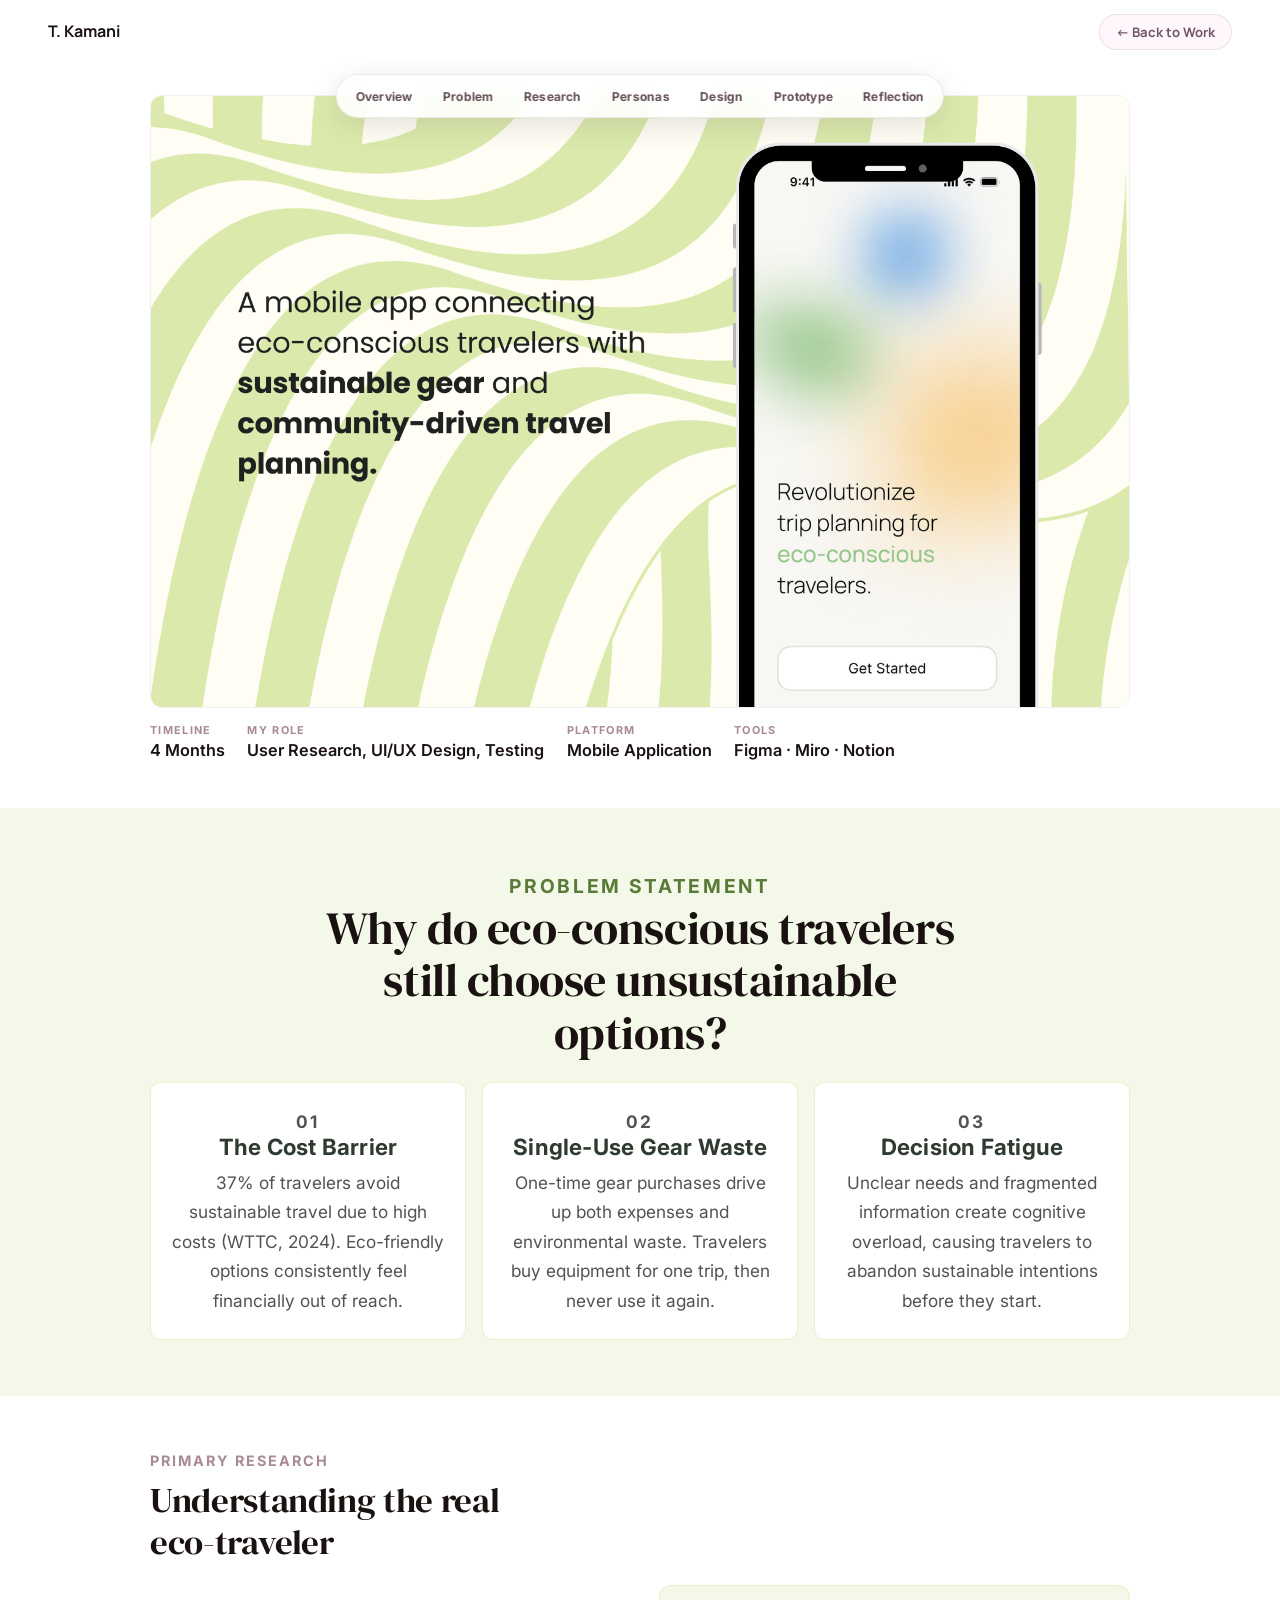
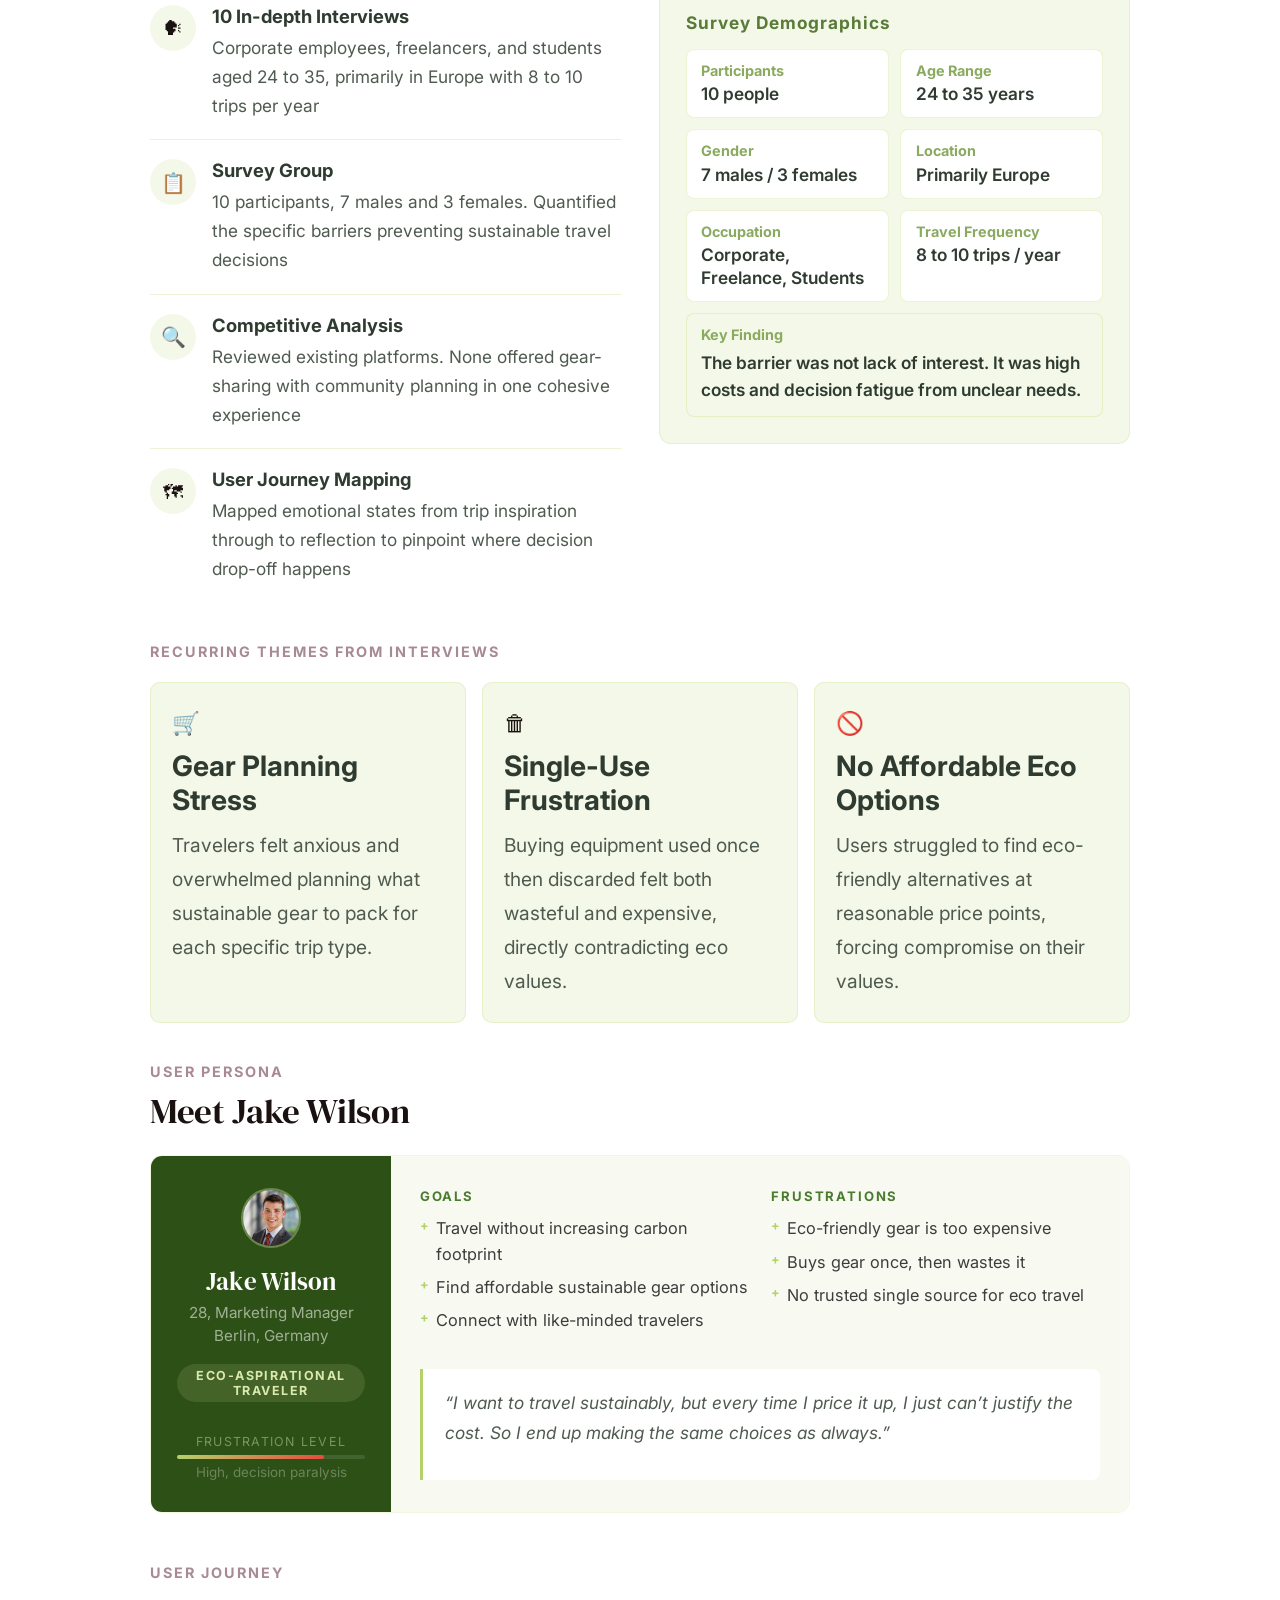
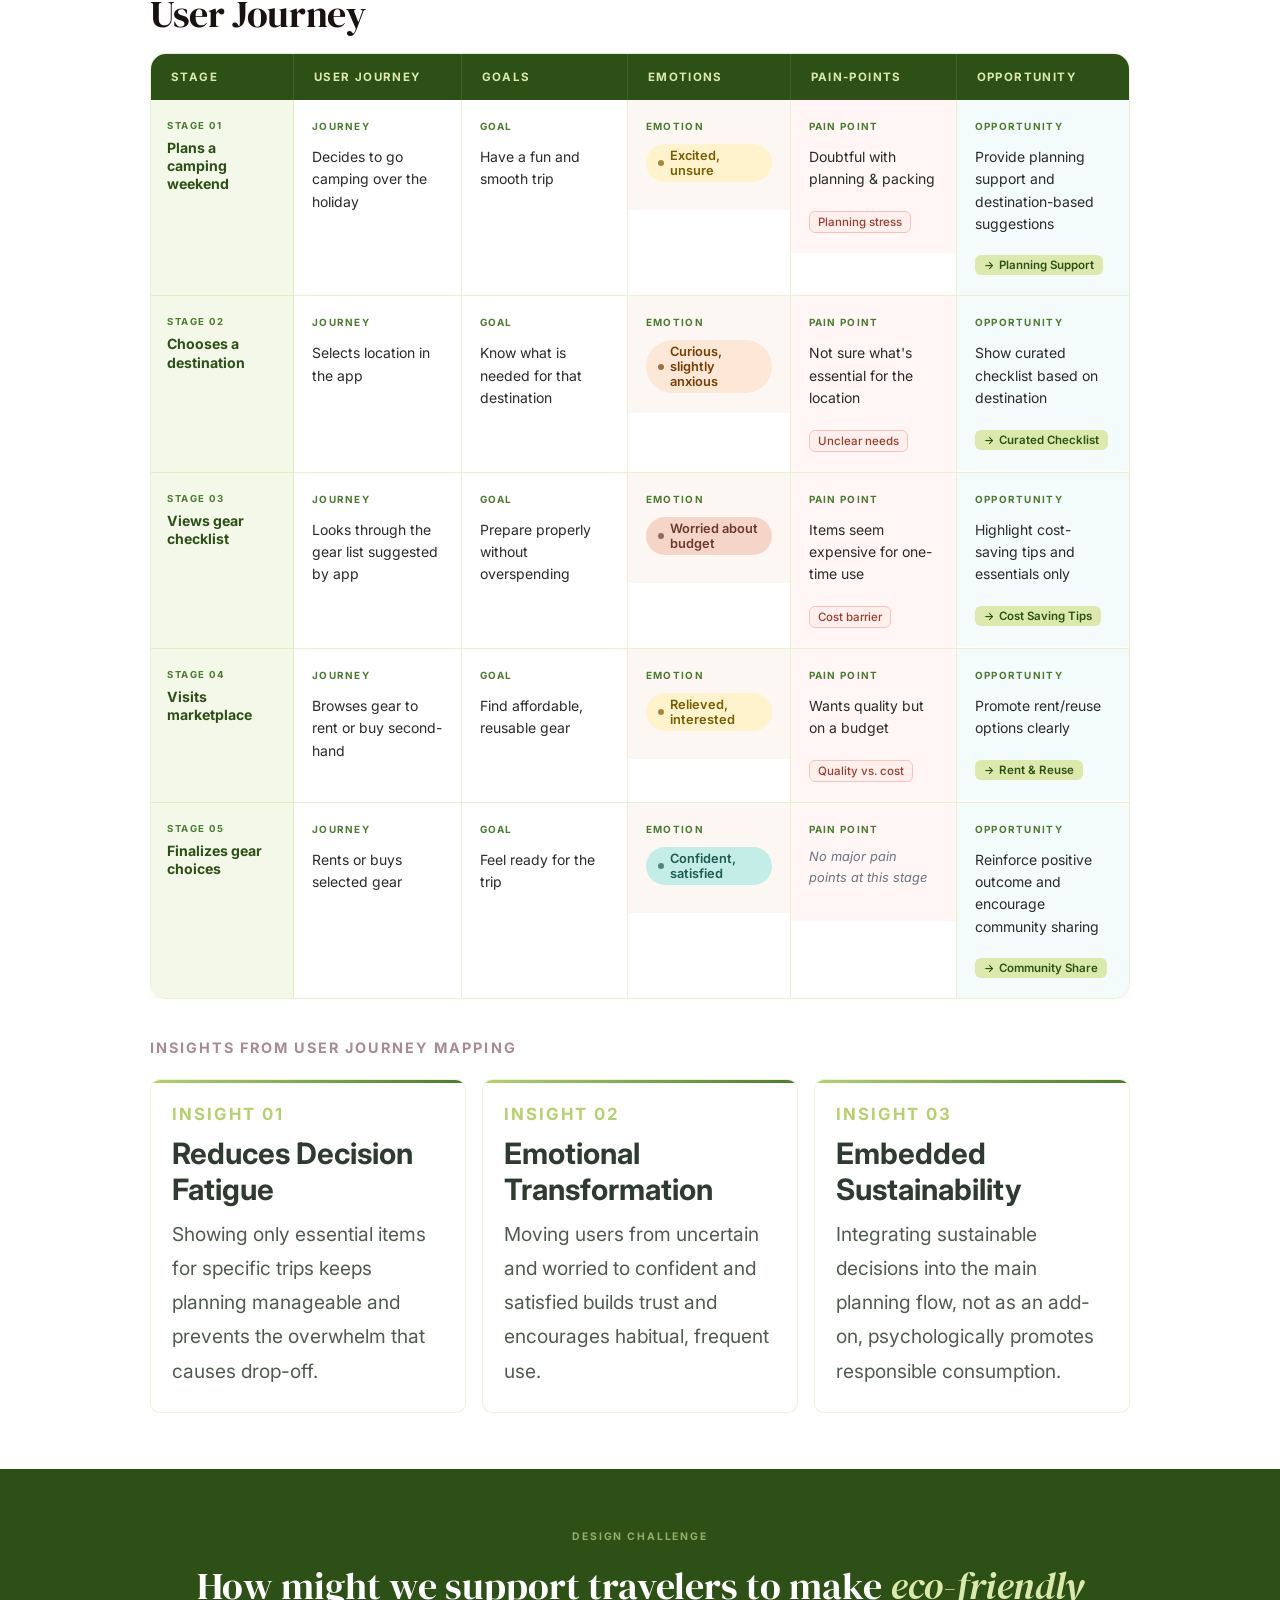
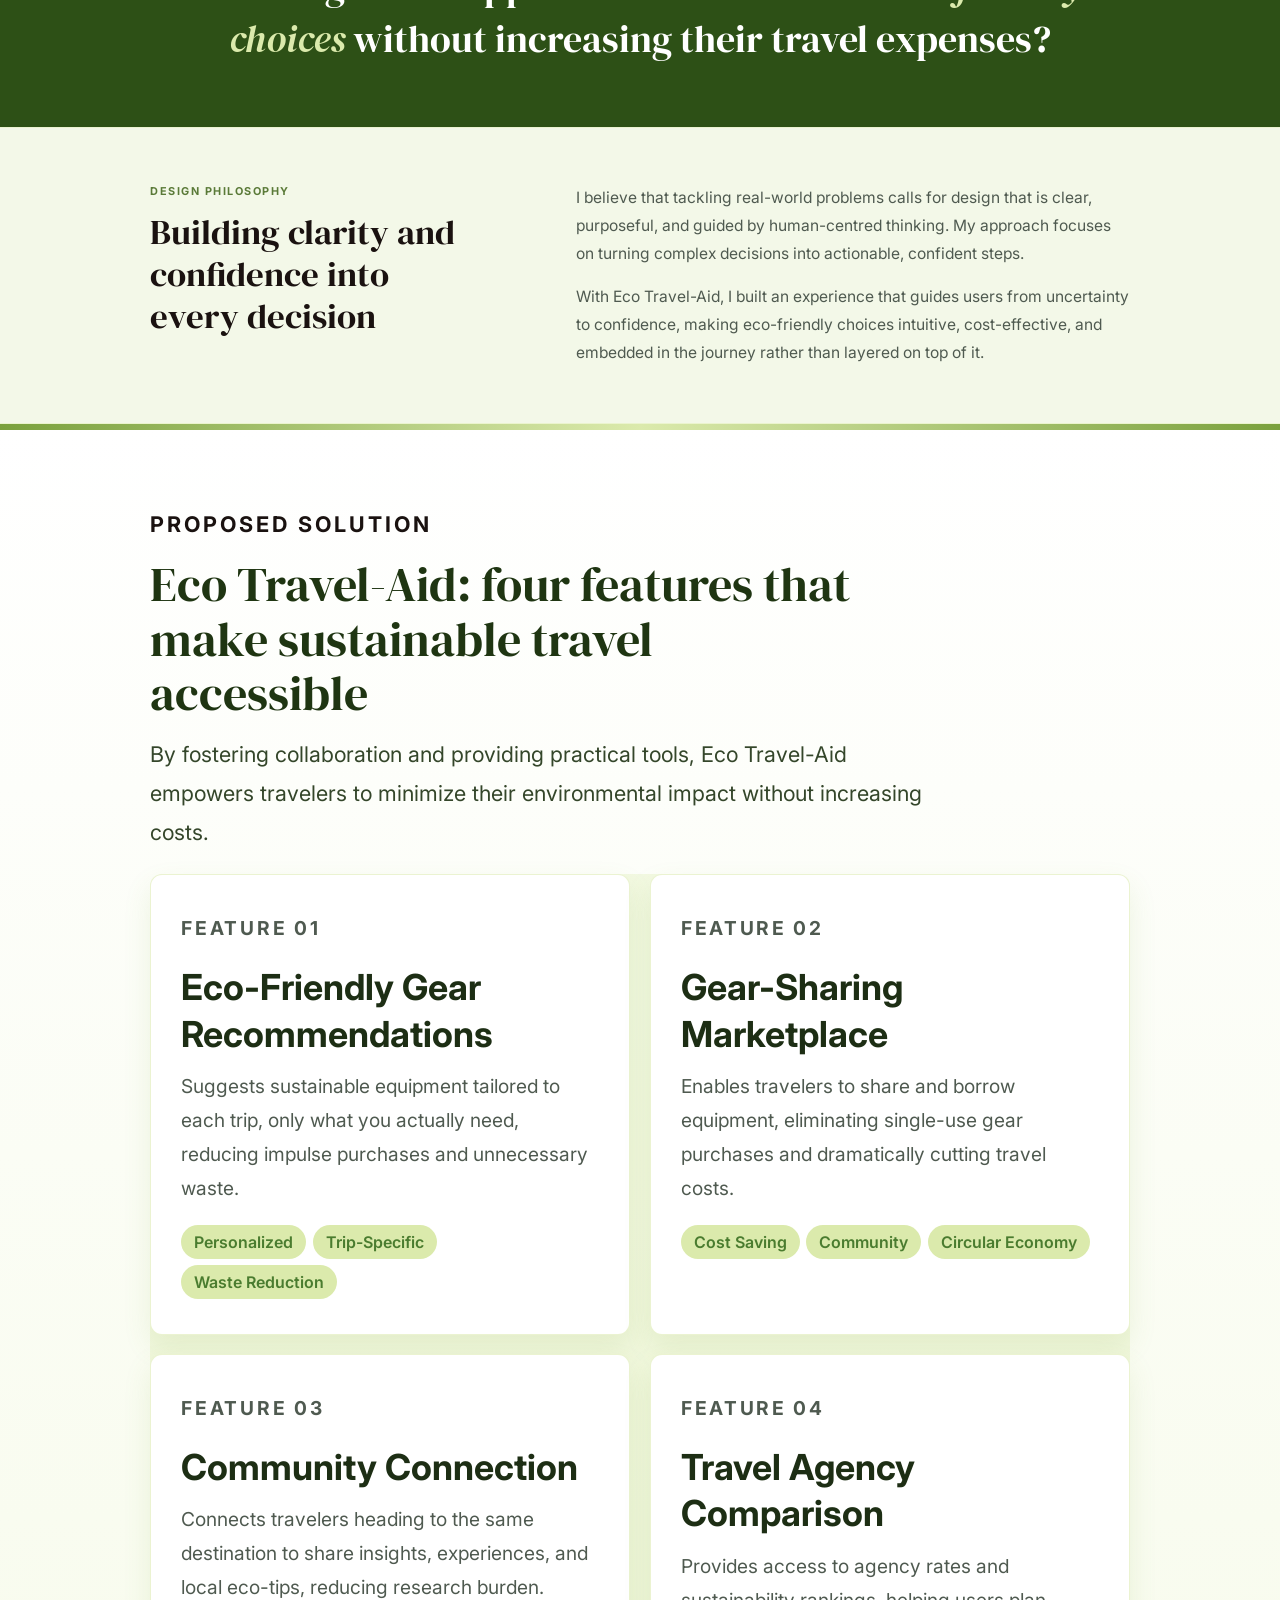
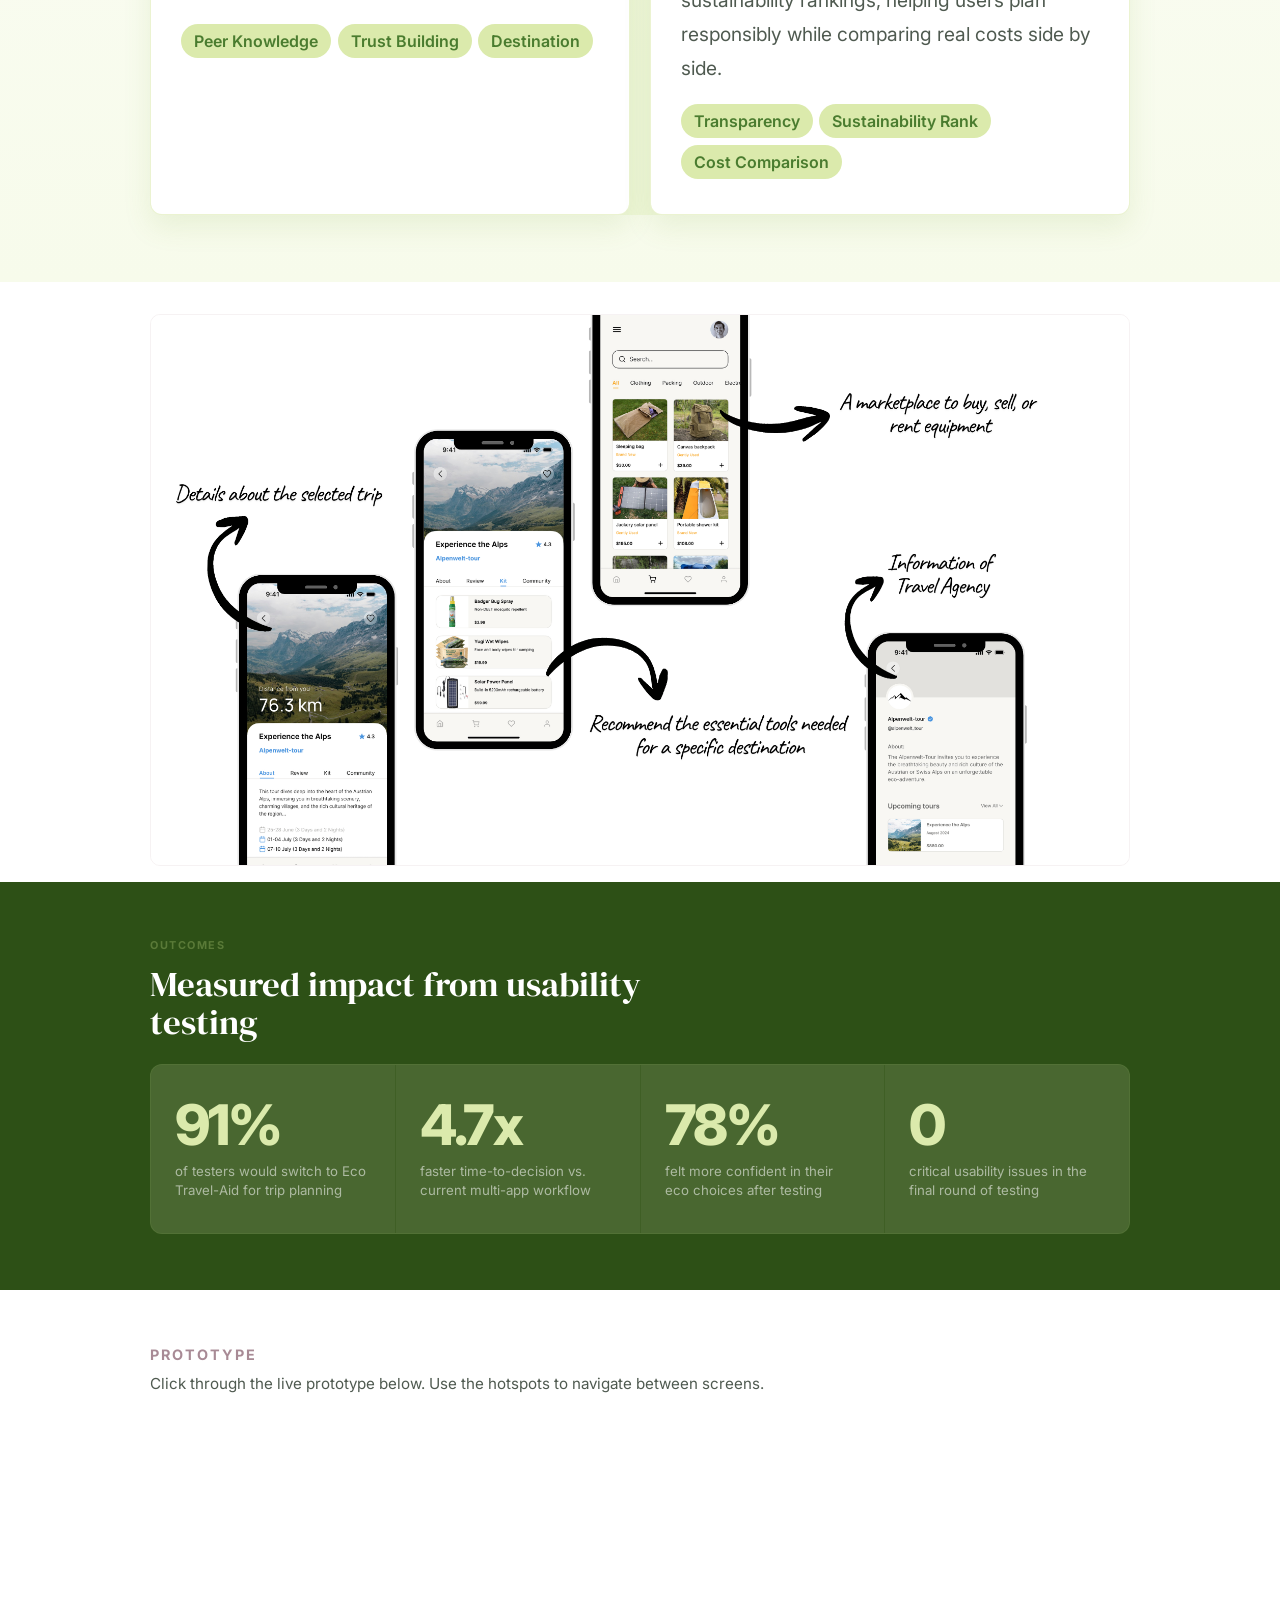
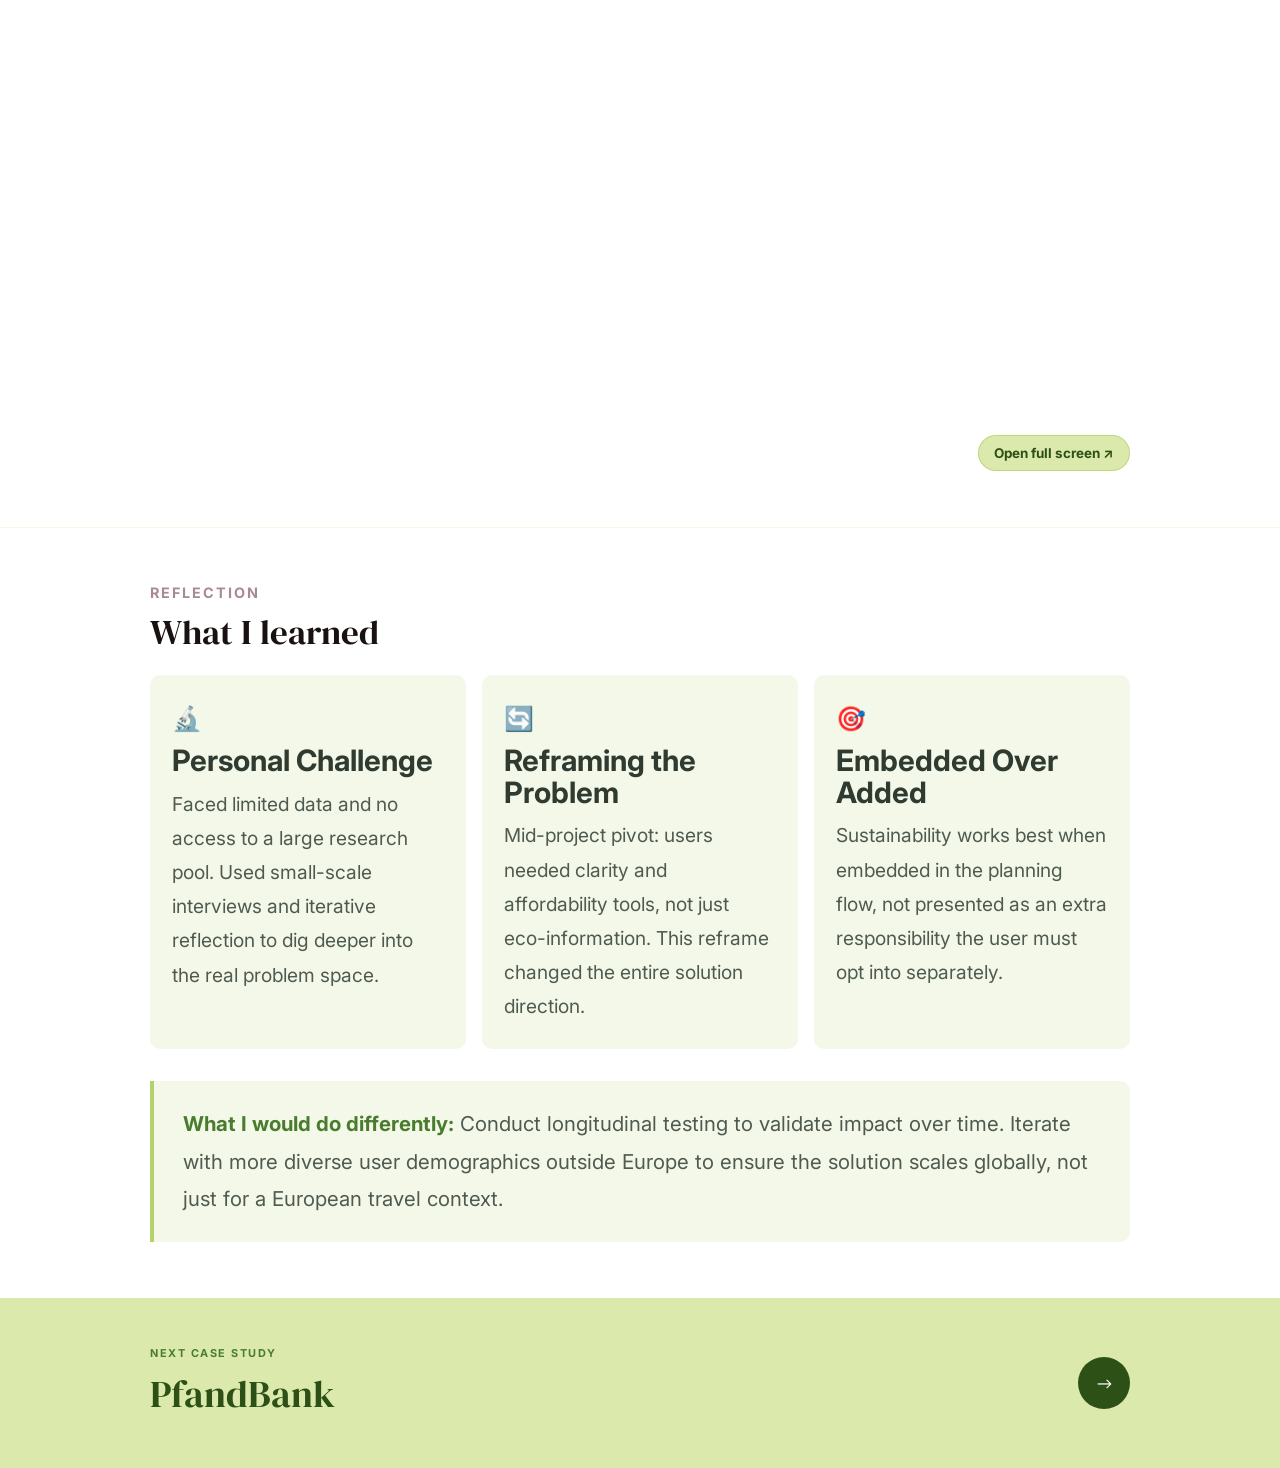
==== case-study-1.html @ 325900ea "Initial portfolio upload" ====
<!DOCTYPE html>
<html lang="en">
  <head>
    <meta charset="UTF-8" />
    <meta name="viewport" content="width=device-width, initial-scale=1.0" />
    <title>Case Study 01 | Eco-Travel Aid</title>
    <link rel="preconnect" href="https://fonts.googleapis.com" />
    <link rel="preconnect" href="https://fonts.gstatic.com" crossorigin />
    <link href="https://fonts.googleapis.com/css2?family=DM+Serif+Display:ital@0;1&family=Inter:wght@400;500;600;700;800&display=swap" rel="stylesheet" />
    <link rel="stylesheet" href="styles.css" />
  </head>
  <body class="cv-page case-study-one-page">

    <!-- Back Bar -->
    <div class="cs-back-bar">
      <span class="logo-text"><strong>T. Kamani</strong></span>
      <a class="cs-back-btn" href="index.html#case-studies">&#8592; Back to Work</a>
    </div>
    <nav class="case-floating-nav case-floating-glass" aria-label="Case Study Navigation">
      <a href="#overview">Overview</a>
      <a href="#problem">Problem</a>
      <a href="#research">Research</a>
      <a href="#personas">Personas</a>
      <a href="#design">Design</a>
      <a href="#prototype">Prototype</a>
      <a href="#reflection">Reflection</a>
    </nav>

    <!-- Hero -->
    <div id="overview" class="cs-hero">
      <img src="eco-travel-aid-thumbnail.png?v=4" alt="Eco Travel Aid case study thumbnail" />
      <div class="cs-meta">
        <div class="cs-meta-item"><label>Timeline</label><span>4 Months</span></div>
        <div class="cs-meta-item"><label>My Role</label><span>User Research, UI/UX Design, Testing</span></div>
        <div class="cs-meta-item"><label>Platform</label><span>Mobile Application</span></div>
        <div class="cs-meta-item"><label>Tools</label><span>Figma &#183; Miro &#183; Notion</span></div>
      </div>
    </div>

    <!-- Problem Statement -->
    <div id="problem" class="problem-band" style="margin-top:3rem;">
      <div class="problem-band-inner">
        <p class="band-eyebrow">Problem Statement</p>
        <h2>Why do eco-conscious travelers still choose unsustainable options?</h2>
        <div class="problem-cards">
          <div class="problem-card">
            <p class="problem-card-num">01</p>
            <h3>The Cost Barrier</h3>
            <p>37% of travelers avoid sustainable travel due to high costs (WTTC, 2024). Eco-friendly options consistently feel financially out of reach.</p>
          </div>
          <div class="problem-card">
            <p class="problem-card-num">02</p>
            <h3>Single-Use Gear Waste</h3>
            <p>One-time gear purchases drive up both expenses and environmental waste. Travelers buy equipment for one trip, then never use it again.</p>
          </div>
          <div class="problem-card">
            <p class="problem-card-num">03</p>
            <h3>Decision Fatigue</h3>
            <p>Unclear needs and fragmented information create cognitive overload, causing travelers to abandon sustainable intentions before they start.</p>
          </div>
        </div>
      </div>
    </div>

    <!-- Research -->
    <div id="research" style="width:min(980px,92%);margin:3.5rem auto 0;">
      <p class="cs-section-label">Primary Research</p>
      <h2 style="font-family:'DM Serif Display',serif;font-size:clamp(1.5rem,2.8vw,2.2rem);font-weight:400;line-height:1.2;margin:0.4rem 0 1.4rem;max-width:30ch;letter-spacing:-0.01em;">Understanding the real <br> eco-traveler</h2>
      <div class="research-layout">
        <div>
          <div class="research-method">
            <div class="method-icon">&#128483;</div>
            <div class="method-text">
              <h4>10 In-depth Interviews</h4>
              <p>Corporate employees, freelancers, and students aged 24 to 35, primarily in Europe with 8 to 10 trips per year</p>
            </div>
          </div>
          <div class="research-method">
            <div class="method-icon">&#128203;</div>
            <div class="method-text">
              <h4>Survey Group</h4>
              <p>10 participants, 7 males and 3 females. Quantified the specific barriers preventing sustainable travel decisions</p>
            </div>
          </div>
          <div class="research-method">
            <div class="method-icon">&#128269;</div>
            <div class="method-text">
              <h4>Competitive Analysis</h4>
              <p>Reviewed existing platforms. None offered gear-sharing with community planning in one cohesive experience</p>
            </div>
          </div>
          <div class="research-method">
            <div class="method-icon">&#128506;</div>
            <div class="method-text">
              <h4>User Journey Mapping</h4>
              <p>Mapped emotional states from trip inspiration through to reflection to pinpoint where decision drop-off happens</p>
            </div>
          </div>
        </div>
        <div class="research-demographics">
          <p class="demo-title">Survey Demographics</p>
          <div class="demo-grid">
            <div class="demo-item"><label>Participants</label><span>10 people</span></div>
            <div class="demo-item"><label>Age Range</label><span>24 to 35 years</span></div>
            <div class="demo-item"><label>Gender</label><span>7 males / 3 females</span></div>
            <div class="demo-item"><label>Location</label><span>Primarily Europe</span></div>
            <div class="demo-item"><label>Occupation</label><span>Corporate, Freelance, Students</span></div>
            <div class="demo-item"><label>Travel Frequency</label><span>8 to 10 trips / year</span></div>
            <div class="demo-item full" style="background:#f3f8e8;border-color:rgba(219,234,172,0.6);">
              <label>Key Finding</label>
              <span class="demo-key-finding">The barrier was not lack of interest. It was high costs and decision fatigue from unclear needs.</span>
            </div>
          </div>
        </div>
      </div>
    </div>

    <!-- Recurring Themes -->
    <div id="personas" style="width:min(980px,92%);margin:2.5rem auto 0;">
      <p class="cs-section-label">Recurring Themes from Interviews</p>
      <div class="insights-grid">
        <div class="insight-card">
          <div class="insight-icon">&#128722;</div>
          <h4>Gear Planning Stress</h4>
          <p>Travelers felt anxious and overwhelmed planning what sustainable gear to pack for each specific trip type.</p>
        </div>
        <div class="insight-card">
          <div class="insight-icon">&#128465;</div>
          <h4>Single-Use Frustration</h4>
          <p>Buying equipment used once then discarded felt both wasteful and expensive, directly contradicting eco values.</p>
        </div>
        <div class="insight-card">
          <div class="insight-icon">&#128683;</div>
          <h4>No Affordable Eco Options</h4>
          <p>Users struggled to find eco-friendly alternatives at reasonable price points, forcing compromise on their values.</p>
        </div>
      </div>
    </div>

    <!-- Persona -->
    <div style="width:min(980px,92%);margin:2.5rem auto 0;">
      <p class="cs-section-label">User Persona</p>
      <h2 style="font-family:'DM Serif Display',serif;font-size:clamp(1.5rem,2.8vw,2.2rem);font-weight:400;line-height:1.2;margin:0.4rem 0 0;letter-spacing:-0.01em;">Meet Jake Wilson</h2>
      <div class="persona-card">
        <div class="persona-left">
          <div>
            <div class="persona-avatar"><img src="Jake Wilson.png" alt="Jake Wilson profile picture" /></div>
            <div class="persona-name">Jake Wilson</div>
            <div class="persona-role">28, Marketing Manager<br/>Berlin, Germany</div>
            <div class="persona-badge">Eco-Aspirational Traveler</div>
          </div>
          <div class="frustration-bar-wrap">
            <div class="frustration-label">Frustration level</div>
            <div class="frustration-bar"><div class="frustration-fill"></div></div>
            <div class="frustration-note">High, decision paralysis</div>
          </div>
        </div>
        <div class="persona-right">
          <div class="persona-col">
            <h4>Goals</h4>
            <ul>
              <li>Travel without increasing carbon footprint</li>
              <li>Find affordable sustainable gear options</li>
              <li>Connect with like-minded travelers</li>
            </ul>
          </div>
          <div class="persona-col">
            <h4>Frustrations</h4>
            <ul>
              <li>Eco-friendly gear is too expensive</li>
              <li>Buys gear once, then wastes it</li>
              <li>No trusted single source for eco travel</li>
            </ul>
          </div>
          <div class="persona-quote">
            <p>&#8220;I want to travel sustainably, but every time I price it up, I just can&#8217;t justify the cost. So I end up making the same choices as always.&#8221;</p>
          </div>
        </div>
      </div>
    </div>

    <!-- User Journey -->
    <div class="user-journey-heading">
      <p class="cs-section-label">User Journey</p>
      <h2>User Journey</h2>
    </div>

    <div class="jm-table-wrap">
      <table class="jm-table">
        <thead>
          <tr>
            <th>Stage</th>
            <th>User Journey</th>
            <th>Goals</th>
            <th>Emotions</th>
            <th>Pain-points</th>
            <th>Opportunity</th>
          </tr>
        </thead>
        <tbody>
          <tr>
            <td class="jm-stage-cell"><div class="jm-stage-inner"><span class="jm-stage-num">Stage 01</span><span class="jm-stage-name">Plans a camping weekend</span></div></td>
            <td class="jm-content-cell"><div class="jm-cell-inner"><span class="jm-cell-tag">Journey</span><p class="jm-cell-text">Decides to go camping over the holiday</p></div></td>
            <td class="jm-content-cell"><div class="jm-cell-inner"><span class="jm-cell-tag">Goal</span><p class="jm-cell-text">Have a fun and smooth trip</p></div></td>
            <td class="jm-content-cell jm-emotion-col"><div class="jm-cell-inner"><span class="jm-cell-tag">Emotion</span><span class="jm-emotion-chip neutral"><span class="jm-emotion-dot"></span>Excited, unsure</span></div></td>
            <td class="jm-content-cell jm-pain-col"><div class="jm-cell-inner"><span class="jm-cell-tag">Pain Point</span><p class="jm-cell-text">Doubtful with planning &amp; packing</p><span class="jm-pain-tag">Planning stress</span></div></td>
            <td class="jm-content-cell jm-opp-col"><div class="jm-cell-inner"><span class="jm-cell-tag">Opportunity</span><p class="jm-cell-text">Provide planning support and destination-based suggestions</p><span class="jm-opp-tag">Planning Support</span></div></td>
          </tr>
          <tr>
            <td class="jm-stage-cell"><div class="jm-stage-inner"><span class="jm-stage-num">Stage 02</span><span class="jm-stage-name">Chooses a destination</span></div></td>
            <td class="jm-content-cell"><div class="jm-cell-inner"><span class="jm-cell-tag">Journey</span><p class="jm-cell-text">Selects location in the app</p></div></td>
            <td class="jm-content-cell"><div class="jm-cell-inner"><span class="jm-cell-tag">Goal</span><p class="jm-cell-text">Know what is needed for that destination</p></div></td>
            <td class="jm-content-cell jm-emotion-col"><div class="jm-cell-inner"><span class="jm-cell-tag">Emotion</span><span class="jm-emotion-chip anxious"><span class="jm-emotion-dot"></span>Curious, slightly anxious</span></div></td>
            <td class="jm-content-cell jm-pain-col"><div class="jm-cell-inner"><span class="jm-cell-tag">Pain Point</span><p class="jm-cell-text">Not sure what's essential for the location</p><span class="jm-pain-tag">Unclear needs</span></div></td>
            <td class="jm-content-cell jm-opp-col"><div class="jm-cell-inner"><span class="jm-cell-tag">Opportunity</span><p class="jm-cell-text">Show curated checklist based on destination</p><span class="jm-opp-tag">Curated Checklist</span></div></td>
          </tr>
          <tr>
            <td class="jm-stage-cell"><div class="jm-stage-inner"><span class="jm-stage-num">Stage 03</span><span class="jm-stage-name">Views gear checklist</span></div></td>
            <td class="jm-content-cell"><div class="jm-cell-inner"><span class="jm-cell-tag">Journey</span><p class="jm-cell-text">Looks through the gear list suggested by app</p></div></td>
            <td class="jm-content-cell"><div class="jm-cell-inner"><span class="jm-cell-tag">Goal</span><p class="jm-cell-text">Prepare properly without overspending</p></div></td>
            <td class="jm-content-cell jm-emotion-col"><div class="jm-cell-inner"><span class="jm-cell-tag">Emotion</span><span class="jm-emotion-chip"><span class="jm-emotion-dot"></span>Worried about budget</span></div></td>
            <td class="jm-content-cell jm-pain-col"><div class="jm-cell-inner"><span class="jm-cell-tag">Pain Point</span><p class="jm-cell-text">Items seem expensive for one-time use</p><span class="jm-pain-tag">Cost barrier</span></div></td>
            <td class="jm-content-cell jm-opp-col"><div class="jm-cell-inner"><span class="jm-cell-tag">Opportunity</span><p class="jm-cell-text">Highlight cost-saving tips and essentials only</p><span class="jm-opp-tag">Cost Saving Tips</span></div></td>
          </tr>
          <tr>
            <td class="jm-stage-cell"><div class="jm-stage-inner"><span class="jm-stage-num">Stage 04</span><span class="jm-stage-name">Visits marketplace</span></div></td>
            <td class="jm-content-cell"><div class="jm-cell-inner"><span class="jm-cell-tag">Journey</span><p class="jm-cell-text">Browses gear to rent or buy second-hand</p></div></td>
            <td class="jm-content-cell"><div class="jm-cell-inner"><span class="jm-cell-tag">Goal</span><p class="jm-cell-text">Find affordable, reusable gear</p></div></td>
            <td class="jm-content-cell jm-emotion-col"><div class="jm-cell-inner"><span class="jm-cell-tag">Emotion</span><span class="jm-emotion-chip neutral"><span class="jm-emotion-dot"></span>Relieved, interested</span></div></td>
            <td class="jm-content-cell jm-pain-col"><div class="jm-cell-inner"><span class="jm-cell-tag">Pain Point</span><p class="jm-cell-text">Wants quality but on a budget</p><span class="jm-pain-tag">Quality vs. cost</span></div></td>
            <td class="jm-content-cell jm-opp-col"><div class="jm-cell-inner"><span class="jm-cell-tag">Opportunity</span><p class="jm-cell-text">Promote rent/reuse options clearly</p><span class="jm-opp-tag">Rent &amp; Reuse</span></div></td>
          </tr>
          <tr>
            <td class="jm-stage-cell"><div class="jm-stage-inner"><span class="jm-stage-num">Stage 05</span><span class="jm-stage-name">Finalizes gear choices</span></div></td>
            <td class="jm-content-cell"><div class="jm-cell-inner"><span class="jm-cell-tag">Journey</span><p class="jm-cell-text">Rents or buys selected gear</p></div></td>
            <td class="jm-content-cell"><div class="jm-cell-inner"><span class="jm-cell-tag">Goal</span><p class="jm-cell-text">Feel ready for the trip</p></div></td>
            <td class="jm-content-cell jm-emotion-col"><div class="jm-cell-inner"><span class="jm-cell-tag">Emotion</span><span class="jm-emotion-chip positive"><span class="jm-emotion-dot"></span>Confident, satisfied</span></div></td>
            <td class="jm-content-cell jm-pain-col"><div class="jm-cell-inner"><span class="jm-cell-tag">Pain Point</span><p class="jm-cell-text" style="color:#6b7280;font-style:italic;font-size:0.8rem;">No major pain points at this stage</p></div></td>
            <td class="jm-content-cell jm-opp-col"><div class="jm-cell-inner"><span class="jm-cell-tag">Opportunity</span><p class="jm-cell-text">Reinforce positive outcome and encourage community sharing</p><span class="jm-opp-tag">Community Share</span></div></td>
          </tr>
        </tbody>
      </table>
    </div>

    <!-- Journey Insights -->
    <div style="width:min(980px,92%);margin:2.5rem auto 0;">
      <p class="cs-section-label">Insights from User Journey Mapping</p>
      <div class="journey-insights">
        <div class="journey-card">
          <div class="journey-num">Insight 01</div>
          <h4>Reduces Decision Fatigue</h4>
          <p>Showing only essential items for specific trips keeps planning manageable and prevents the overwhelm that causes drop-off.</p>
        </div>
        <div class="journey-card">
          <div class="journey-num">Insight 02</div>
          <h4>Emotional Transformation</h4>
          <p>Moving users from uncertain and worried to confident and satisfied builds trust and encourages habitual, frequent use.</p>
        </div>
        <div class="journey-card">
          <div class="journey-num">Insight 03</div>
          <h4>Embedded Sustainability</h4>
          <p>Integrating sustainable decisions into the main planning flow, not as an add-on, psychologically promotes responsible consumption.</p>
        </div>
      </div>
    </div>

    <!-- Design Challenge -->
    <div class="challenge-band">
      <div class="challenge-band-inner">
        <p class="challenge-eyebrow">Design Challenge</p>
        <h2>How might we support travelers to make <em>eco-friendly choices</em> without increasing their travel expenses?</h2>
      </div>
    </div>

    <!-- Design Philosophy -->
    <div class="philosophy-band">
      <div class="philosophy-inner">
        <div>
          <p class="band-eyebrow" style="color:#5a7a38;">Design Philosophy</p>
          <h2>Building clarity and confidence into every decision</h2>
        </div>
        <div class="philosophy-right">
          <p>I believe that tackling real-world problems calls for design that is clear, purposeful, and guided by human-centred thinking. My approach focuses on turning complex decisions into actionable, confident steps.</p>
          <p>With Eco Travel-Aid, I built an experience that guides users from uncertainty to confidence, making eco-friendly choices intuitive, cost-effective, and embedded in the journey rather than layered on top of it.</p>
        </div>
      </div>
    </div>

    <!-- Proposed Solution -->
    <div id="design" class="solutions-band">
      <div class="solutions-inner">
        <p class="band-eyebrow" style="color:var(--accent-2);">Proposed Solution</p>
        <h2>Eco Travel-Aid: four features that make sustainable travel accessible</h2>
        <p>By fostering collaboration and providing practical tools, Eco Travel-Aid empowers travelers to minimize their environmental impact without increasing costs.</p>
        <div class="solutions-grid">
          <div class="solution-card">
            <p class="solution-num">Feature 01</p>
            <h3>Eco-Friendly Gear Recommendations</h3>
            <p>Suggests sustainable equipment tailored to each trip, only what you actually need, reducing impulse purchases and unnecessary waste.</p>
            <div class="solution-tags">
              <span class="solution-tag">Personalized</span>
              <span class="solution-tag">Trip-Specific</span>
              <span class="solution-tag">Waste Reduction</span>
            </div>
          </div>
          <div class="solution-card">
            <p class="solution-num">Feature 02</p>
            <h3>Gear-Sharing Marketplace</h3>
            <p>Enables travelers to share and borrow equipment, eliminating single-use gear purchases and dramatically cutting travel costs.</p>
            <div class="solution-tags">
              <span class="solution-tag">Cost Saving</span>
              <span class="solution-tag">Community</span>
              <span class="solution-tag">Circular Economy</span>
            </div>
          </div>
          <div class="solution-card">
            <p class="solution-num">Feature 03</p>
            <h3>Community Connection</h3>
            <p>Connects travelers heading to the same destination to share insights, experiences, and local eco-tips, reducing research burden.</p>
            <div class="solution-tags">
              <span class="solution-tag">Peer Knowledge</span>
              <span class="solution-tag">Trust Building</span>
              <span class="solution-tag">Destination</span>
            </div>
          </div>
          <div class="solution-card">
            <p class="solution-num">Feature 04</p>
            <h3>Travel Agency Comparison</h3>
            <p>Provides access to agency rates and sustainability rankings, helping users plan responsibly while comparing real costs side by side.</p>
            <div class="solution-tags">
              <span class="solution-tag">Transparency</span>
              <span class="solution-tag">Sustainability Rank</span>
              <span class="solution-tag">Cost Comparison</span>
            </div>
          </div>
        </div>
      </div>
    </div>

    <!-- Solution Images -->
    <div class="solution-images">
      <img src="eco solution.png?v=2" alt="Eco Travel Aid solution overview" />
    </div>

    <!-- Outcomes -->
    <div class="outcomes-band">
      <div class="outcomes-inner">
        <p class="band-eyebrow">Outcomes</p>
        <h2>Measured impact from usability testing</h2>
        <div class="outcomes-grid">
          <div class="outcome-cell"><div class="outcome-num">91%</div><div class="outcome-label">of testers would switch to Eco Travel-Aid for trip planning</div></div>
          <div class="outcome-cell"><div class="outcome-num">4.7x</div><div class="outcome-label">faster time-to-decision vs. current multi-app workflow</div></div>
          <div class="outcome-cell"><div class="outcome-num">78%</div><div class="outcome-label">felt more confident in their eco choices after testing</div></div>
          <div class="outcome-cell"><div class="outcome-num">0</div><div class="outcome-label">critical usability issues in the final round of testing</div></div>
        </div>
      </div>
    </div>

    <!-- Prototype -->
    <div id="prototype" class="prototype-band">
      <div class="prototype-inner">
        <p class="cs-section-label">Prototype</p>
        <p class="prototype-desc">Click through the live prototype below. Use the hotspots to navigate between screens.</p>
        <div class="prototype-frame-wrap">
          <iframe
            class="prototype-frame"
            src="https://embed.figma.com/proto/CJckt3OYEVIz0QpSX8zYnG/Eco-Travel-Aid?node-id=1-3&embed-host=share&hide-ui=1&scaling=scale-down&starting-point-node-id=1-3&bg-color=ffffff"
            allowfullscreen
            loading="lazy"
            title="Eco Travel-Aid interactive prototype"
          ></iframe>
        </div>
        <div class="prototype-actions">
          <a class="prototype-open-btn" href="https://www.figma.com/proto/CJckt3OYEVIz0QpSX8zYnG/Eco-Travel-Aid?node-id=1-3" target="_blank" rel="noopener">
            Open full screen &#8599;
          </a>
        </div>
      </div>
    </div>

    <!-- Reflection -->
    <div id="reflection" class="reflection-band">
      <div class="reflection-inner">
        <p class="cs-section-label">Reflection</p>
        <h2>What I learned</h2>
        <div class="reflection-grid">
          <div class="ref-card">
            <div class="ref-icon">&#128300;</div>
            <h3>Personal Challenge</h3>
            <p>Faced limited data and no access to a large research pool. Used small-scale interviews and iterative reflection to dig deeper into the real problem space.</p>
          </div>
          <div class="ref-card">
            <div class="ref-icon">&#128260;</div>
            <h3>Reframing the Problem</h3>
            <p>Mid-project pivot: users needed clarity and affordability tools, not just eco-information. This reframe changed the entire solution direction.</p>
          </div>
          <div class="ref-card">
            <div class="ref-icon">&#127919;</div>
            <h3>Embedded Over Added</h3>
            <p>Sustainability works best when embedded in the planning flow, not presented as an extra responsibility the user must opt into separately.</p>
          </div>
        </div>
        <div class="next-steps-block">
          <p><strong>What I would do differently:</strong> Conduct longitudinal testing to validate impact over time. Iterate with more diverse user demographics outside Europe to ensure the solution scales globally, not just for a European travel context.</p>
        </div>
      </div>
    </div>

    <!-- Next Case Study -->
    <div class="next-cs-band">
      <div class="next-cs-inner">
        <div>
          <div class="next-cs-label">Next Case Study</div>
          <div class="next-cs-title">PfandBank</div>
        </div>
        <a href="case-study-2.html" class="next-cs-arrow">&#8594;</a>
      </div>
    </div>

  </body>
</html>
---- styles.css ----
@import url("https://fonts.googleapis.com/css2?family=Cormorant+Garamond:ital,wght@0,400;0,500;0,600;0,700;1,400&family=Manrope:wght@300;400;500;600;700&display=swap");

/* ============================================================
   DESIGN TOKENS
   ============================================================ */
:root {
  --bg: #ffffff;
  --bg-warm: #f6f1eb;
  --bg-cream: #faf8f5;
  --text: #1a1210;
  --text-secondary: #5c4a42;
  --muted: #8a7a72;
  --accent: #3d2b1f;
  --accent-warm: #6b4c3b;
  --accent-light: #c4a882;
  --accent-hover: #8b6f56;
  --line: rgba(107, 76, 59, 0.12);
  --line-strong: rgba(107, 76, 59, 0.25);
  --card: rgba(255, 255, 255, 0.92);
  --shadow-sm: 0 2px 8px rgba(61, 43, 31, 0.04);
  --shadow-md: 0 8px 32px rgba(61, 43, 31, 0.06);
  --shadow-lg: 0 20px 60px rgba(61, 43, 31, 0.08);
  --shadow-hover: 0 24px 48px rgba(61, 43, 31, 0.12);
  --radius: 14px;
  --radius-sm: 8px;
  --ease-out: cubic-bezier(0.16, 1, 0.3, 1);
  --ease-spring: cubic-bezier(0.34, 1.56, 0.64, 1);
  --ease-smooth: cubic-bezier(0.4, 0, 0.2, 1);
}

/* ============================================================
   RESET & BASE
   ============================================================ */
*, *::before, *::after { box-sizing: border-box; }

html {
  background: var(--bg);
  overscroll-behavior: none;
}

html, body {
  margin: 0;
  padding: 0;
  overscroll-behavior: none;
  scroll-behavior: smooth;
}

body {
  min-height: 100vh;
  overflow-x: hidden;
  font-family: "Manrope", sans-serif;
  color: var(--text);
  background: var(--bg);
}

.homepage {
  background: var(--bg);
}

/* ============================================================
   GRAIN OVERLAY
   ============================================================ */
.grain {
  position: fixed;
  inset: 0;
  pointer-events: none;
  z-index: 9999;
  opacity: 0.028;
  background-image: url("data:image/svg+xml,%3Csvg viewBox='0 0 256 256' xmlns='http://www.w3.org/2000/svg'%3E%3Cfilter id='n'%3E%3CfeTurbulence type='fractalNoise' baseFrequency='0.85' numOctaves='4' stitchTiles='stitch'/%3E%3C/filter%3E%3Crect width='100%25' height='100%25' filter='url(%23n)'/%3E%3C/svg%3E");
  background-size: 180px;
}

/* ============================================================
   CURSOR GLOW
   ============================================================ */
.cursor-glow {
  position: fixed;
  width: 400px;
  height: 400px;
  border-radius: 50%;
  background: radial-gradient(circle, rgba(196, 168, 130, 0.08), transparent 70%);
  filter: blur(50px);
  pointer-events: none;
  transform: translate(-50%, -50%);
  z-index: 0;
  transition: opacity 0.4s ease;
}

/* ============================================================
   DECORATIVE SHAPES
   ============================================================ */
.deco-shapes {
  position: fixed;
  inset: 0;
  pointer-events: none;
  z-index: 0;
  overflow: hidden;
}

.deco-circle {
  position: absolute;
  border-radius: 50%;
  border: 1px solid var(--line);
}

.deco-circle-1 {
  width: 600px;
  height: 600px;
  top: -180px;
  right: -120px;
  animation: decoFloat 25s ease-in-out infinite;
}

.deco-circle-2 {
  width: 300px;
  height: 300px;
  bottom: 20%;
  left: -80px;
  border-color: rgba(196, 168, 130, 0.1);
  animation: decoFloat 20s ease-in-out infinite reverse;
}

.deco-line-1 {
  position: absolute;
  width: 1px;
  height: 200px;
  right: 18%;
  top: 12%;
  background: linear-gradient(to bottom, transparent, var(--line), transparent);
  animation: decoLinePulse 8s ease-in-out infinite;
}

@keyframes decoFloat {
  0%, 100% { transform: translate(0, 0) rotate(0deg); }
  33% { transform: translate(15px, -20px) rotate(2deg); }
  66% { transform: translate(-10px, 10px) rotate(-1deg); }
}

@keyframes decoLinePulse {
  0%, 100% { opacity: 0.3; height: 200px; }
  50% { opacity: 0.6; height: 280px; }
}

/* ============================================================
   HEADER
   ============================================================ */
.site-header {
  width: min(1200px, 92%);
  margin: 1.4rem auto 0;
  position: sticky;
  top: 16px;
  z-index: 100;
  display: flex;
  align-items: center;
  justify-content: space-between;
  padding: 0.75rem 1.2rem;
  border: 1px solid var(--line);
  border-radius: 100px;
  backdrop-filter: blur(20px) saturate(1.4);
  -webkit-backdrop-filter: blur(20px) saturate(1.4);
  background: rgba(255, 255, 255, 0.82);
  box-shadow: var(--shadow-sm);
  animation: headerSlideIn 0.8s var(--ease-out) both;
  animation-delay: 0.1s;
  transition: box-shadow 0.4s ease, border-color 0.4s ease;
}

.site-header:hover {
  box-shadow: var(--shadow-md);
  border-color: var(--line-strong);
}

@keyframes headerSlideIn {
  from { opacity: 0; transform: translateY(-20px); }
  to { opacity: 1; transform: translateY(0); }
}

.logo { text-decoration: none; color: var(--text); display: inline-flex; align-items: center; }
.logo-text { display: flex; flex-direction: column; line-height: 1.05; }

.homepage .logo-text strong {
  font-family: "Cormorant Garamond", serif;
  font-size: 1.3rem;
  font-weight: 600;
  letter-spacing: 0.01em;
}

nav { display: flex; gap: 1.6rem; }

nav a {
  text-decoration: none;
  color: var(--muted);
  font-size: 0.88rem;
  font-weight: 500;
  letter-spacing: 0.02em;
  position: relative;
  transition: color 0.3s ease;
}

nav a::after {
  content: '';
  position: absolute;
  bottom: -4px;
  left: 0;
  width: 0;
  height: 1.5px;
  background: var(--accent-warm);
  border-radius: 2px;
  transition: width 0.4s var(--ease-out);
}

nav a:hover { color: var(--text); }
nav a:hover::after { width: 100%; }

.header-actions { display: flex; align-items: center; gap: 0.5rem; }

/* ============================================================
   BUTTONS
   ============================================================ */
.btn {
  display: inline-flex;
  align-items: center;
  justify-content: center;
  height: 46px;
  padding: 0 1.4rem;
  border-radius: 100px;
  border: 1px solid transparent;
  text-decoration: none;
  font-family: "Manrope", sans-serif;
  font-weight: 600;
  font-size: 0.88rem;
  letter-spacing: 0.02em;
  cursor: pointer;
  transition: all 0.4s var(--ease-out);
  position: relative;
  overflow: hidden;
}

.homepage .btn {
  background: var(--accent);
  color: #fff;
  box-shadow: 0 4px 20px rgba(61, 43, 31, 0.15);
}

.homepage .btn::before {
  content: '';
  position: absolute;
  inset: 0;
  background: linear-gradient(135deg, rgba(255,255,255,0.12), transparent);
  opacity: 0;
  transition: opacity 0.4s ease;
}

.homepage .btn:hover {
  transform: translateY(-2px);
  box-shadow: 0 8px 32px rgba(61, 43, 31, 0.22);
}

.homepage .btn:hover::before { opacity: 1; }

.homepage .btn-ghost {
  background: transparent;
  color: var(--text-secondary);
  border-color: var(--line-strong);
  box-shadow: none;
}

.homepage .btn-ghost:hover {
  background: var(--bg-warm);
  border-color: var(--accent-light);
  box-shadow: var(--shadow-sm);
}

.btn-small { height: 40px; padding: 0 1.1rem; }

/* ============================================================
   MAIN
   ============================================================ */
main {
  width: min(1200px, 92%);
  margin: 0 auto;
  padding-bottom: 6rem;
  position: relative;
  z-index: 1;
}

/* ============================================================
   HERO
   ============================================================ */
.hero {
  min-height: 72vh;
  display: flex;
  flex-direction: column;
  justify-content: center;
  padding-top: 3rem;
}

.eyebrow {
  text-transform: uppercase;
  letter-spacing: 0.18em;
  font-size: 0.72rem;
  font-weight: 600;
  color: var(--accent-warm);
  animation: fadeSlideUp 0.7s var(--ease-out) both;
  animation-delay: 0.3s;
}

.homepage h1,
.homepage h2,
.homepage h3 {
  font-family: "Cormorant Garamond", serif;
  letter-spacing: -0.01em;
}

h1, h2, h3 {
  font-family: "Cormorant Garamond", serif;
  margin: 0;
  line-height: 1.08;
}

.homepage h1 {
  font-size: clamp(3.2rem, 7.5vw, 6.5rem);
  line-height: 0.92;
  margin-top: 1rem;
  font-weight: 500;
}

.hero-line {
  display: block;
  animation: heroLineReveal 0.9s var(--ease-out) both;
}

.hero-line:nth-child(1) { animation-delay: 0.4s; }
.hero-line:nth-child(3) { animation-delay: 0.55s; }
.hero-line:nth-child(5) { animation-delay: 0.7s; }

@keyframes heroLineReveal {
  from {
    opacity: 0;
    transform: translateY(40px) skewY(2deg);
    filter: blur(4px);
  }
  to {
    opacity: 1;
    transform: translateY(0) skewY(0);
    filter: blur(0);
  }
}

.outlined {
  color: var(--accent-light);
  font-style: italic;
  transition: color 0.4s ease;
}

.hero-actions {
  margin-top: 2.6rem;
  display: flex;
  gap: 0.8rem;
  flex-wrap: wrap;
  animation: fadeSlideUp 0.8s var(--ease-out) both;
  animation-delay: 0.9s;
}

@keyframes fadeSlideUp {
  from { opacity: 0; transform: translateY(24px); }
  to { opacity: 1; transform: translateY(0); }
}

/* ============================================================
   MARQUEE
   ============================================================ */
.marquee-wrap {
  margin-top: 2.5rem;
  overflow: hidden;
  padding: 1.6rem 0;
  position: relative;
}

.marquee-wrap::before,
.marquee-wrap::after {
  content: '';
  position: absolute;
  top: 0;
  bottom: 0;
  width: 120px;
  z-index: 2;
  pointer-events: none;
}

.marquee-wrap::before {
  left: 0;
  background: linear-gradient(to right, var(--bg), transparent);
}

.marquee-wrap::after {
  right: 0;
  background: linear-gradient(to left, var(--bg), transparent);
}

.tools-track {
  display: flex;
  width: max-content;
  animation: marqueeSlide 22s linear infinite;
}

.tools-row {
  display: flex;
  align-items: center;
  gap: 1.6rem;
  padding-right: 1.6rem;
  white-space: nowrap;
}

.tools-row img {
  width: 110px;
  height: 110px;
  object-fit: contain;
  border-radius: var(--radius);
  border: 1px solid var(--line);
  background: var(--bg);
  padding: 0.7rem;
  filter: grayscale(30%) opacity(0.7);
  transition: all 0.5s var(--ease-out);
}

.tools-row img:hover {
  transform: translateY(-6px) scale(1.04);
  filter: grayscale(0%) opacity(1);
  border-color: var(--accent-light);
  box-shadow: var(--shadow-md);
}

@keyframes marqueeSlide {
  to { transform: translateX(-50%); }
}

/* ============================================================
   PROFILE LAYOUT
   ============================================================ */
.profile-layout {
  margin-top: 8rem;
  display: grid;
  grid-template-columns: minmax(280px, 0.9fr) minmax(380px, 1.3fr);
  gap: 4rem;
  align-items: start;
}

.about-panel {
  position: sticky;
  top: 110px;
}

.about-panel h2 {
  font-size: clamp(2.2rem, 4.8vw, 4.2rem);
  line-height: 1.04;
  max-width: 10ch;
  font-weight: 500;
}

.about-panel p {
  margin: 1.4rem 0 0;
  max-width: 36ch;
  color: var(--muted);
  font-size: 1.05rem;
  line-height: 1.65;
  font-weight: 400;
}

.career-panel {
  display: grid;
  gap: 4.5rem;
}

.career-block {
  border-top: 1px solid var(--line);
  padding-top: 1.4rem;
  position: relative;
}

.block-pill {
  width: fit-content;
  margin: -2rem auto 1.4rem;
  padding: 0.3rem 1rem;
  border: 1px solid var(--line-strong);
  border-radius: 100px;
  background: var(--bg);
  font-family: "Manrope", sans-serif;
  font-size: 0.68rem;
  font-weight: 700;
  letter-spacing: 0.12em;
  text-transform: uppercase;
  color: var(--accent-warm);
}

.career-entry {
  display: grid;
  grid-template-columns: 1fr auto;
  gap: 1rem;
  align-items: center;
  padding: 1.4rem 0;
  border-bottom: 1px solid var(--line);
  transition: all 0.4s var(--ease-out);
  cursor: default;
}

.career-entry:hover {
  padding-left: 0.8rem;
}

.entry-kicker {
  margin: 0;
  font-size: 0.76rem;
  letter-spacing: 0.1em;
  font-weight: 700;
  text-transform: uppercase;
  color: var(--accent-light);
}

.homepage .entry-kicker {
  background: none;
  -webkit-text-fill-color: var(--accent-light);
}

.career-entry h3 {
  margin-top: 0.4rem;
  font-size: clamp(1.4rem, 2.6vw, 2.2rem);
  font-weight: 500;
  transition: color 0.3s ease;
}

.career-entry:hover h3 {
  color: var(--accent-warm);
}

.entry-date {
  margin: 0;
  color: var(--muted);
  font-weight: 500;
  font-size: clamp(0.88rem, 1.5vw, 1.4rem);
  font-family: "Manrope", sans-serif;
}

/* ============================================================
   SECTION LABELS
   ============================================================ */
.section-label,
.homepage .section-label,
.homepage .eyebrow {
  font-family: "Manrope", sans-serif;
  font-size: 0.72rem;
  letter-spacing: 0.18em;
  text-transform: uppercase;
  color: var(--accent-warm);
  font-weight: 600;
}

/* ============================================================
   CASE STUDIES
   ============================================================ */
.case-study-section {
  margin-top: 8rem;
}

.case-study-section h2 {
  margin-top: 0.6rem;
  font-size: clamp(1.8rem, 3.2vw, 3rem);
  font-weight: 500;
}

.case-study-grid {
  margin-top: 1.6rem;
  display: grid;
  grid-template-columns: repeat(2, minmax(0, 1fr));
  gap: 1.4rem;
}

.case-study-card {
  border: 1px solid var(--line);
  border-radius: var(--radius);
  background: var(--bg);
  padding: 1.4rem;
  min-height: 320px;
  text-decoration: none;
  color: inherit;
  display: block;
  transition: all 0.5s var(--ease-out);
  position: relative;
  overflow: hidden;
}

.homepage .case-study-card {
  background: var(--bg);
  border-color: var(--line);
}

.case-study-card::before {
  content: '';
  position: absolute;
  inset: 0;
  background: linear-gradient(135deg, rgba(196, 168, 130, 0.04), transparent);
  opacity: 0;
  transition: opacity 0.5s ease;
  border-radius: var(--radius);
}

.case-study-card:hover {
  transform: translateY(-6px);
  box-shadow: var(--shadow-hover);
  border-color: var(--accent-light);
}

.case-study-card:hover::before { opacity: 1; }

.case-study-grid:not(.expanded) .case-study-card:nth-child(n + 3) {
  display: none;
}

.case-study-thumb {
  width: 100%;
  aspect-ratio: 16 / 10;
  object-fit: cover;
  border-radius: 10px;
  display: block;
  margin-bottom: 1rem;
  transition: transform 0.6s var(--ease-out);
}

.case-study-card:hover .case-study-thumb {
  transform: scale(1.02);
}

.case-study-thumb-fit { object-fit: contain; background: var(--bg); }

.case-study-thumb-histaric {
  object-fit: cover;
  background: transparent;
  padding: 0;
  border: none;
  border-radius: 10px;
}

.case-study-tag {
  margin: 0;
  font-family: "Manrope", sans-serif;
  font-size: 0.72rem;
  letter-spacing: 0.12em;
  color: var(--accent-light);
  text-transform: uppercase;
  font-weight: 700;
}

.homepage .case-study-tag {
  font-family: "Manrope", sans-serif;
}

.case-study-card h3 {
  margin-top: 0.5rem;
  font-size: clamp(1.4rem, 2.4vw, 1.9rem);
  font-weight: 500;
}

.case-study-card p {
  margin: 0.5rem 0 0;
  color: var(--muted);
  line-height: 1.6;
  font-size: 0.98rem;
}

.homepage .case-study-card p { color: var(--muted); }

.case-study-cta {
  display: inline-flex;
  align-items: center;
  gap: 0.4rem;
  margin-top: 1rem;
  color: var(--accent-warm);
  font-weight: 600;
  font-size: 0.9rem;
  transition: gap 0.3s var(--ease-out);
}

.case-study-card:hover .case-study-cta {
  gap: 0.7rem;
}

.cta-arrow {
  transition: transform 0.3s var(--ease-out);
  display: inline-block;
}

.case-study-card:hover .cta-arrow {
  transform: translateX(4px);
}

.case-study-toggle { margin-top: 1.2rem; }

/* ============================================================
   CONTACT
   ============================================================ */
.contact { margin-top: 8rem; }

.contact h2 {
  margin-top: 0;
  font-size: clamp(2rem, 4vw, 3.6rem);
  max-width: 20ch;
  font-weight: 500;
}

.homepage .contact p { color: var(--muted); }

.contact-subtitle {
  margin: 0.5rem 0 0;
  color: var(--muted);
  font-size: 1.05rem;
}

.contact-form {
  margin-top: 2.8rem;
  max-width: 620px;
}

.contact-field {
  margin-bottom: 2rem;
  position: relative;
}

.contact-field input,
.contact-field textarea {
  width: 100%;
  background: transparent;
  border: none;
  border-bottom: 1px solid var(--line);
  padding: 0.7rem 0;
  font-family: "Manrope", sans-serif;
  font-size: 1rem;
  color: var(--text);
  outline: none;
  transition: border-color 0.4s ease;
  resize: none;
}

.contact-field input::placeholder,
.contact-field textarea::placeholder {
  color: var(--muted);
  font-size: 1rem;
  font-weight: 400;
}

.contact-field input:focus,
.contact-field textarea:focus {
  border-bottom-color: var(--accent-warm);
}

/* Animated underline on focus */
.contact-field::after {
  content: '';
  position: absolute;
  bottom: 0;
  left: 0;
  width: 0;
  height: 2px;
  background: var(--accent-warm);
  transition: width 0.5s var(--ease-out);
}

.contact-field:focus-within::after {
  width: 100%;
}

.contact-form-footer {
  display: flex;
  align-items: center;
  justify-content: space-between;
  gap: 1.5rem;
  margin-top: 2.4rem;
  flex-wrap: wrap;
}

.contact-send-btn {
  display: inline-flex;
  align-items: center;
  justify-content: center;
  height: 54px;
  padding: 0 2.6rem;
  border-radius: 100px;
  border: 1px solid var(--line-strong);
  background: transparent;
  color: var(--text);
  font-family: "Manrope", sans-serif;
  font-size: 0.95rem;
  font-weight: 600;
  cursor: pointer;
  transition: all 0.4s var(--ease-out);
  position: relative;
  overflow: hidden;
}

.contact-send-btn::before {
  content: '';
  position: absolute;
  inset: 0;
  background: var(--accent);
  border-radius: 100px;
  transform: scaleX(0);
  transform-origin: left;
  transition: transform 0.5s var(--ease-out);
  z-index: -1;
}

.contact-send-btn:hover {
  color: #fff;
  border-color: var(--accent);
  transform: translateY(-2px);
}

.contact-send-btn:hover::before {
  transform: scaleX(1);
}

.contact-privacy {
  color: var(--muted);
  font-size: 0.78rem;
  line-height: 1.4;
  max-width: 200px;
  text-align: right;
}

/* ============================================================
   REVEAL ANIMATIONS
   ============================================================ */
.reveal {
  opacity: 0;
  transform: translateY(32px);
  transition: opacity 0.9s var(--ease-out), transform 0.9s var(--ease-out);
}

.reveal.visible {
  opacity: 1;
  transform: translateY(0);
}

/* Staggered children for grids */
.case-study-grid .reveal:nth-child(1) { transition-delay: 0s; }
.case-study-grid .reveal:nth-child(2) { transition-delay: 0.12s; }
.case-study-grid .reveal:nth-child(3) { transition-delay: 0.24s; }

.career-block .career-entry {
  opacity: 0;
  transform: translateX(-16px);
  animation: entrySlideIn 0.7s var(--ease-out) both;
}

.career-block .career-entry:nth-child(2) { animation-delay: 0.1s; }
.career-block .career-entry:nth-child(3) { animation-delay: 0.2s; }
.career-block .career-entry:nth-child(4) { animation-delay: 0.3s; }

@keyframes entrySlideIn {
  from { opacity: 0; transform: translateX(-16px); }
  to { opacity: 1; transform: translateX(0); }
}

/* ============================================================
   RESPONSIVE
   ============================================================ */
@media (max-width: 880px) {
  .site-header { gap: 0.6rem; border-radius: 16px; }
  nav { display: none; }
  .header-actions .btn-ghost { display: none; }
  .profile-layout { grid-template-columns: 1fr; gap: 3rem; }
  .about-panel { position: static; }
  .about-panel h2 { max-width: 14ch; }
  .career-entry { grid-template-columns: 1fr; }
  .case-study-grid { grid-template-columns: 1fr; }
  .deco-circle-1 { width: 300px; height: 300px; }
  .deco-circle-2 { display: none; }
}

/* ============================================================
   KEEP ALL EXISTING CASE STUDY PAGE STYLES BELOW
   (unchanged from your current stylesheet)
   ============================================================ */

.cv-page {
  background: #ffffff;
  color: var(--text);
}

.cv-wrap {
  width: min(860px, 92%);
  margin: 2rem auto 3rem;
}

.cv-header {
  display: flex;
  justify-content: space-between;
  align-items: center;
  gap: 1rem;
  border-bottom: 1px solid var(--line);
  padding-bottom: 1rem;
}

.cv-header h1 {
  font-size: clamp(2rem, 4.5vw, 3rem);
  margin: 0;
}

.cv-header p {
  margin: 0.3rem 0 0;
  color: var(--muted);
  font-weight: 600;
}

.cv-section {
  margin-top: 1.7rem;
}

.cv-section h2 {
  margin: 0 0 0.7rem;
  font-size: clamp(1.3rem, 2.8vw, 1.9rem);
}

.cv-section p {
  margin: 0;
  color: #5f5058;
  line-height: 1.6;
}

.cv-item {
  display: grid;
  grid-template-columns: 1fr auto;
  gap: 1rem;
  padding: 0.9rem 0;
  border-bottom: 1px solid rgba(206, 181, 190, 0.25);
}

.cv-item h3 { margin: 0; font-size: 1.15rem; }
.cv-item p { margin: 0.25rem 0 0; color: var(--muted); }
.cv-item span { color: #a58f9a; font-weight: 700; }

.case-study-one-page {
  background: #ffffff !important;
  font-size: 17px;
}

.case-study-wrap {
  width: min(980px, 92%);
  margin: 2rem auto 0.5rem;
}

.case-study-top { margin-top: 1.4rem; }

.case-study-hero-image {
  width: 100%;
  border-radius: 10px;
  border: 1px solid rgba(191, 167, 177, 0.22);
  display: block;
}

.case-study-top h2 {
  margin: 1rem 0 0;
  font-size: clamp(1.25rem, 2.1vw, 1.8rem);
  line-height: 1.4;
}

.case-study-signpost { margin-top: 0.85rem; }
.case-study-signpost p { margin: 0.25rem 0; color: #5b4f55; }

.eco-panel {
  margin-top: 1.2rem;
  padding: 1.4rem;
  border-radius: 10px;
  border: none;
  background: linear-gradient(150deg, rgba(219, 234, 172, 0.38), rgba(255, 255, 255, 0.58));
  backdrop-filter: blur(18px);
  -webkit-backdrop-filter: blur(18px);
  box-shadow: 0 14px 34px rgba(219, 234, 172, 0.2);
  display: grid;
  grid-template-columns: repeat(2, minmax(0, 1fr));
  gap: 1.2rem;
}

.eco-panel-col h3 { margin: 0; font-size: 1.4rem; }
.eco-panel-col p { margin: 0.6rem 0 0; color: #4f5450; line-height: 1.6; }
.eco-panel-col ul { margin: 0.55rem 0 0; padding-left: 1.1rem; }
.eco-panel-col li { margin-bottom: 0.6rem; color: #4f5450; line-height: 1.5; }
.eco-panel-col li strong { display: block; color: #2f3b31; }

.problem-tile { margin-top: 1.2rem; border-radius: 10px; padding: 0.2rem 0; background: transparent; color: #2f3b31; box-shadow: none; }
.problem-tile h3 { margin: 0 0 0.9rem; font-size: clamp(2rem, 5vw, 3.5rem); line-height: 1; letter-spacing: 0.02em; }
.problem-tile p { margin: 0.6rem 0 0; font-size: clamp(1rem, 1.8vw, 1.2rem); line-height: 1.6; color: #4f5450; }
.problem-highlight { color: #dbeaac; font-weight: 800; }

.problem-band { width: 100%; margin-top: 0.2rem; background: #f3f8e8; padding: 2.6rem 1rem; }
.problem-band-inner { width: min(980px, 92%); margin: 0 auto; text-align: center; }
.problem-band-inner h3 { margin: 0 0 1rem; font-size: clamp(2rem, 4.8vw, 3.8rem); line-height: 1; letter-spacing: 0.01em; }
.problem-band-inner p { margin: 0.5rem auto 0; max-width: 60ch; font-size: clamp(1rem, 1.8vw, 1.2rem); line-height: 1.55; }

.solution-media { width: 100%; padding: 1.3rem 1rem 2.4rem; }
.solution-media-inner { width: min(980px, 92%); margin: 0 auto; }
.solution-media-inner img { width: 100%; display: block; border-radius: 10px; margin-top: 0.9rem; }
.solution-media-inner p { margin: 0.9rem 0 0; font-size: clamp(1rem, 1.8vw, 1.16rem); line-height: 1.55; color: #000000; }

@media (max-width: 880px) { .eco-panel { grid-template-columns: 1fr; } }

.cs-back-bar {
  position: sticky; top: 0; z-index: 100; width: 100%; margin: 0;
  display: flex; justify-content: space-between; align-items: center;
  padding: 0.85rem clamp(1rem, 5vw, 3rem);
  background: rgba(255, 255, 255, 0.88);
  backdrop-filter: blur(16px); -webkit-backdrop-filter: blur(16px);
}
.cs-back-bar .logo-text strong { font-size: 1rem; }
.cs-back-btn {
  display: inline-flex; align-items: center; gap: 0.35rem; height: 36px; padding: 0 1rem;
  border-radius: 999px; background: #fff7fb; color: #6f5763;
  border: 1px solid rgba(206, 181, 190, 0.36);
  font-family: "Manrope", sans-serif; font-size: 0.82rem; font-weight: 700;
  text-decoration: none; transition: transform 0.22s ease, background 0.22s ease;
}
.cs-back-btn:hover { background: #fff1f7; transform: translateY(-1px); }

.cs-hero { width: min(980px, 92%); margin: 2rem auto 0; }
.cs-hero img { width: 100%; border-radius: 12px; display: block; border: 1px solid rgba(191, 167, 177, 0.18); }
.cs-hero h1 { font-family: 'DM Serif Display', serif; font-size: clamp(1.9rem, 3.2vw, 2.8rem); line-height: 1.28; margin: 1.7rem 0 1.5rem; max-width: 52ch; font-weight: 400; letter-spacing: -0.01em; }
.cs-meta { margin-top: 0.9rem; display: flex; flex-wrap: wrap; gap: 1.4rem; }
.cs-meta-item { display: flex; flex-direction: column; gap: 0.2rem; }
.cs-meta-item label { font-family: 'Inter', sans-serif; font-size: 0.68rem; letter-spacing: 0.12em; text-transform: uppercase; color: var(--accent-2, #a88a95); font-weight: 700; }
.cs-meta-item span { font-family: 'Inter', sans-serif; font-size: 1.02rem; color: var(--text); font-weight: 600; }

.cs-section-label { font-family: 'Inter', sans-serif; font-size: 0.9rem; letter-spacing: 0.14em; text-transform: uppercase; color: var(--accent-2, #a88a95); font-weight: 700; margin: 0 0 0.6rem; }
.band-eyebrow { font-family: 'Inter', sans-serif; font-size: 0.68rem; letter-spacing: 0.14em; text-transform: uppercase; color: #5a7a38; font-weight: 700; margin: 0 0 0.8rem; }

.problem-band { background: #f3f8e8; padding: 3.5rem 1rem; margin-top: 3rem; }
.problem-band-inner { width: min(980px, 92%); margin: 0 auto; text-align: center; }
.problem-band-inner h2 { font-family: 'DM Serif Display', serif; font-size: clamp(1.9rem, 3.6vw, 3.1rem); font-weight: 400; line-height: 1.14; margin: 0 0 1.4rem; max-width: 30ch; margin-left: auto; margin-right: auto; letter-spacing: -0.01em; }

.user-journey-heading { width: min(980px, 92%); margin: 3.2rem auto 1rem; }
.user-journey-heading h2 { font-family: 'DM Serif Display', serif; font-size: clamp(1.7rem, 3vw, 2.4rem); font-weight: 400; line-height: 1.2; margin: 0.35rem 0 0; letter-spacing: -0.01em; }

.problem-cards { display: grid; grid-template-columns: repeat(3, 1fr); gap: 1rem; margin-top: 1.4rem; }
.problem-card { background: #ffffff; border-radius: 10px; padding: 1.5rem 1.3rem; border: 1px solid rgba(219, 234, 172, 0.6); position: relative; overflow: hidden; }
.problem-card::before { content: ''; position: absolute; bottom: 0; left: 0; right: 0; height: 3px; background: linear-gradient(90deg, #b5d16b, #4a7c2f); transform: scaleX(0); transform-origin: left; transition: transform 0.35s ease; }
.problem-card:hover::before { transform: scaleX(1); }
.problem-card-num { font-family: 'Inter', sans-serif; font-size: 0.92rem; font-weight: 700; letter-spacing: 0.14em; text-transform: uppercase; color: #b5d16b; margin: 0 0 0.8rem; }
.problem-card h3 { font-family: 'Inter', sans-serif; font-size: 1.4rem; font-weight: 700; color: #2f3b31; margin: 0 0 0.6rem; }
.problem-card p { font-family: 'Inter', sans-serif; font-size: 1.08rem; line-height: 1.7; color: #4f5450; margin: 0; }
.problem-primary-text { font-size: 1.26rem; font-weight: 700; color: #2f3b31; }

.stats-band { background: #ffffff; padding: 3rem 1rem; border-top: 1px solid rgba(219, 234, 172, 0.4); border-bottom: 1px solid rgba(219, 234, 172, 0.4); }
.stats-band-inner { width: min(980px, 92%); margin: 0 auto; }
.stats-grid { display: grid; grid-template-columns: repeat(2, 1fr); gap: 1px; background: rgba(219, 234, 172, 0.35); border: 1px solid rgba(219, 234, 172, 0.35); border-radius: 12px; overflow: hidden; margin-top: 1.2rem; }
.stat-cell { background: #ffffff; padding: 2.6rem 2.2rem; position: relative; }
.stat-cell:nth-child(even) { background: #fafef5; }
.stat-num { font-family: 'Inter', sans-serif; font-size: clamp(3rem, 7vw, 5.5rem); font-weight: 800; color: #3a6b22; line-height: 1; letter-spacing: -0.04em; }
.stat-desc { font-family: 'Inter', sans-serif; font-size: clamp(0.875rem, 1.5vw, 1rem); color: #4f5a50; margin-top: 0.65rem; line-height: 1.5; max-width: 22ch; }
.stat-deco { position: absolute; right: 1.5rem; bottom: 1.5rem; width: 72px; height: 72px; border-radius: 50%; border: 1.5px solid rgba(180, 210, 120, 0.3); display: flex; align-items: center; justify-content: center; }
.stat-deco-dot { width: 10px; height: 10px; border-radius: 50%; background: #5a8a35; }

.research-layout { display: grid; grid-template-columns: 1fr 1fr; gap: 2.4rem; align-items: start; }
.research-method { display: flex; gap: 1rem; padding: 1.2rem 0; border-bottom: 1px solid rgba(219, 234, 172, 0.5); align-items: flex-start; }
.research-method:last-child { border-bottom: none; }
.method-icon { width: 46px; height: 46px; background: #f3f8e8; border-radius: 50%; display: flex; align-items: center; justify-content: center; flex-shrink: 0; font-size: 1.25rem; }
.method-text h4 { font-family: 'Inter', sans-serif; font-size: 1.15rem; font-weight: 700; margin: 0 0 0.38rem; color: #2f3b31; }
.method-text p { font-family: 'Inter', sans-serif; font-size: 1.08rem; color: #4f5a50; line-height: 1.68; margin: 0; }
.research-demographics { background: #f3f8e8; border-radius: 12px; padding: 1.6rem; border: 1px solid rgba(219, 234, 172, 0.5); }
.demo-title { font-family: 'Inter', sans-serif; font-size: 1.08rem; font-weight: 700; letter-spacing: 0.06em; color: #5a7a38; margin: 0 0 1rem; }
.demo-grid { display: grid; grid-template-columns: 1fr 1fr; gap: 0.7rem; }
.demo-item { background: #ffffff; border-radius: 8px; padding: 0.75rem 0.9rem; border: 1px solid rgba(219, 234, 172, 0.5); }
.demo-item label { font-family: 'Inter', sans-serif; font-size: 0.9rem; font-weight: 700; color: #8aaa60; display: block; margin-bottom: 0.2rem; }
.demo-item span { font-family: 'Inter', sans-serif; font-size: 1.08rem; font-weight: 600; color: #2f3b31; }
.demo-item.full { grid-column: 1 / -1; }
.demo-key-finding { font-size: 1.08rem; font-weight: 500; color: #2f3b31; line-height: 1.6; display: block; margin-top: 0.35rem; }

.insights-grid { display: grid; grid-template-columns: repeat(3, 1fr); gap: 1rem; margin-top: 1.4rem; }
.insight-card { background: #f3f8e8; border-radius: 10px; padding: 1.5rem 1.3rem; border: 1px solid rgba(219, 234, 172, 0.5); }
.insight-icon { font-size: 1.4rem; margin-bottom: 0.7rem; }
.insight-card h4 { font-family: 'Inter', sans-serif; font-size: clamp(1.45rem, 2.2vw, 1.9rem); font-weight: 700; color: #2f3b31; margin: 0 0 0.65rem; }
.insight-card p { font-family: 'Inter', sans-serif; font-size: 1.2rem; color: #4f5a50; line-height: 1.78; margin: 0; }

.persona-card { display: grid; grid-template-columns: 240px 1fr; border-radius: 12px; overflow: hidden; border: 1px solid rgba(219, 234, 172, 0.4); margin-top: 1.4rem; }
.persona-left { background: #2d5016; padding: 2rem 1.6rem; display: flex; flex-direction: column; justify-content: center; align-items: center; text-align: center; }
.persona-avatar { width: 60px; height: 60px; background: rgba(219, 234, 172, 0.15); border: 2px solid rgba(219, 234, 172, 0.25); border-radius: 50%; display: flex; align-items: center; justify-content: center; font-size: 1.6rem; margin: 0 auto 1rem; overflow: hidden; }
.persona-avatar img { width: 100%; height: 100%; object-fit: cover; display: block; }
.persona-left > div:first-child { display: flex; flex-direction: column; align-items: center; width: 100%; }
.persona-name { font-family: 'DM Serif Display', serif; font-size: 1.55rem; font-weight: 400; color: #fff; }
.persona-role { font-family: 'Inter', sans-serif; font-size: 0.95rem; color: rgba(255, 255, 255, 0.55); margin-top: 0.3rem; line-height: 1.5; }
.persona-badge { display: inline-block; font-family: 'Inter', sans-serif; font-size: 0.78rem; font-weight: 700; letter-spacing: 0.12em; text-transform: uppercase; color: #dbeaac; background: rgba(219, 234, 172, 0.12); padding: 4px 10px; border-radius: 100px; margin-top: 1rem; }
.frustration-bar-wrap { margin-top: 2rem; width: 100%; max-width: 340px; }
.frustration-label { font-family: 'Inter', sans-serif; font-size: 0.78rem; color: rgba(219, 234, 172, 0.45); letter-spacing: 0.1em; text-transform: uppercase; margin-bottom: 6px; }
.frustration-bar { height: 4px; background: rgba(255, 255, 255, 0.1); border-radius: 2px; width: 100%; margin: 0 auto; }
.frustration-fill { height: 100%; width: 78%; background: linear-gradient(90deg, #b5d16b, #e74c3c); border-radius: 2px; }
.frustration-note { font-family: 'Inter', sans-serif; font-size: 0.84rem; color: rgba(255, 255, 255, 0.3); margin-top: 5px; }
.persona-right { background: #f8faf2; padding: 2rem 1.8rem; display: grid; grid-template-columns: 1fr 1fr; gap: 1.4rem; }
.persona-col h4 { font-family: 'Inter', sans-serif; font-size: 0.82rem; font-weight: 700; letter-spacing: 0.14em; text-transform: uppercase; color: #4a7c2f; margin: 0 0 0.8rem; }
.persona-col ul { list-style: none; padding: 0; margin: 0; display: flex; flex-direction: column; gap: 0.5rem; }
.persona-col li { font-family: 'Inter', sans-serif; font-size: 1.02rem; color: #3d3d3d; padding-left: 1rem; position: relative; line-height: 1.55; }
.persona-col li::before { content: '+'; position: absolute; left: 0; color: #b5d16b; font-weight: 700; font-size: 0.8rem; }
.persona-quote { grid-column: 1 / -1; background: #fff; padding: 1.2rem 1.4rem; border-left: 3px solid #b5d16b; border-radius: 0 8px 8px 0; }
.persona-quote p { font-family: 'Inter', sans-serif; font-size: 1.08rem; font-style: italic; color: #4f5a50; line-height: 1.72; margin: 0; }

.journey-insights { display: grid; grid-template-columns: repeat(3, 1fr); gap: 1rem; margin-top: 1.4rem; }
.journey-card { background: #fff; border: 1px solid rgba(219, 234, 172, 0.5); border-radius: 10px; padding: 1.5rem 1.3rem; position: relative; overflow: hidden; }
.journey-card::after { content: ''; position: absolute; top: 0; left: 0; right: 0; height: 3px; background: linear-gradient(90deg, #b5d16b, #4a7c2f); }
.journey-num { font-family: 'Inter', sans-serif; font-size: 1.05rem; font-weight: 700; letter-spacing: 0.12em; text-transform: uppercase; color: #b5d16b; }
.journey-card h4 { font-family: 'Inter', sans-serif; font-size: clamp(1.5rem, 2.3vw, 2rem); font-weight: 700; color: #2f3b31; margin: 0.72rem 0 0.62rem; }
.journey-card p { font-family: 'Inter', sans-serif; font-size: 1.2rem; color: #4f5a50; line-height: 1.78; margin: 0; }

.challenge-band { background: #2d5016; padding: 3.8rem 1rem; margin-top: 3.5rem; }
.challenge-band-inner { width: min(980px, 92%); margin: 0 auto; text-align: center; }
.challenge-eyebrow { font-family: 'Inter', sans-serif; font-size: 0.65rem; letter-spacing: 0.18em; text-transform: uppercase; color: rgba(219, 234, 172, 0.6); font-weight: 700; margin: 0 0 1rem; }
.challenge-band-inner h2 { font-family: 'DM Serif Display', serif; font-size: clamp(1.5rem, 3vw, 2.4rem); font-weight: 400; color: #ffffff; line-height: 1.4; max-width: 50ch; margin: 0 auto; }
.challenge-band-inner h2 em { font-style: italic; color: #dbeaac; }

.philosophy-band { background: #f3f8e8; padding: 3.5rem 1rem; border-top: 1px solid rgba(219, 234, 172, 0.4); }
.philosophy-inner { width: min(980px, 92%); margin: 0 auto; display: grid; grid-template-columns: 1fr 1.5fr; gap: 3.5rem; align-items: start; }
.philosophy-inner h2 { font-family: 'DM Serif Display', serif; font-size: clamp(1.5rem, 2.8vw, 2.2rem); font-weight: 400; line-height: 1.2; margin: 0; max-width: 18ch; }
.philosophy-right p { font-family: 'Inter', sans-serif; font-size: 0.975rem; color: #4f5a50; line-height: 1.8; margin: 0 0 0.9rem; }
.philosophy-right p:last-child { margin-bottom: 0; }

.solutions-band { background: linear-gradient(180deg, #ffffff 0%, #f7fbeb 100%); padding: 4.2rem 1rem; border-top: 1px solid rgba(219, 234, 172, 0.45); position: relative; }
.solutions-band::before { content: ""; position: absolute; top: 0; left: 0; right: 0; height: 6px; background: linear-gradient(90deg, #7aa13d, #dbeaac, #7aa13d); }
.solutions-inner { width: min(980px, 92%); margin: 0 auto; }
.solutions-inner h2 { font-family: 'DM Serif Display', serif; font-size: clamp(2rem, 4vw, 3rem); font-weight: 400; line-height: 1.14; margin: 0.6rem 0 0; max-width: 30ch; color: #1f3512; }
.solutions-inner > p { font-family: 'Inter', sans-serif; font-size: 1.35rem; color: #34462a; line-height: 1.8; margin-top: 0.9rem; max-width: 60ch; }
.solutions-grid { display: grid; grid-template-columns: repeat(2, 1fr); gap: 1.2rem; background: rgba(219, 234, 172, 0.3); border: none; border-radius: 14px; overflow: visible; margin-top: 1.4rem; padding: 0; }
.solution-card { background: #fff; padding: 2.2rem 1.9rem; transition: transform 0.25s ease, box-shadow 0.25s ease, background 0.25s ease; border: 1px solid rgba(219, 234, 172, 0.55); border-radius: 12px; box-shadow: 0 12px 28px rgba(122, 161, 61, 0.12); }
.solution-card:hover { background: #fbfef5; transform: translateY(-4px); box-shadow: 0 18px 34px rgba(122, 161, 61, 0.2); }
.solution-num { font-family: 'Inter', sans-serif; font-size: 1.08rem; font-weight: 700; letter-spacing: 0.14em; text-transform: uppercase; color: #5f8a2c; margin: 0 0 0.9rem; }
.solution-card h3 { font-family: 'Inter', sans-serif; font-size: clamp(1.7rem, 2.8vw, 2.3rem); font-weight: 700; color: #1d2e14; margin: 0 0 0.72rem; line-height: 1.3; }
.solution-card p { font-family: 'Inter', sans-serif; font-size: 1.2rem; color: #4f5a50; line-height: 1.78; margin: 0 0 1.2rem; }
.solution-tags { display: flex; flex-wrap: wrap; gap: 0.4rem; }
.solution-tag { font-family: 'Inter', sans-serif; font-size: 1rem; font-weight: 600; color: #4a7c2f; background: #dbeaac; padding: 7px 13px; border-radius: 100px; }

.solution-images { width: min(980px, 92%); margin: 2rem auto 0; }
.solution-images img { width: 100%; border-radius: 10px; display: block; margin-bottom: 1rem; border: 1px solid rgba(191, 167, 177, 0.15); }
.solution-caption { font-family: 'Inter', sans-serif; font-size: 0.83rem; color: #6b7280; line-height: 1.6; text-align: center; margin: 0.4rem 0 0; }

.outcomes-band { background: #2d5016; padding: 3.5rem 1rem; }
.outcomes-inner { width: min(980px, 92%); margin: 0 auto; }
.outcomes-inner h2 { font-family: 'DM Serif Display', serif; font-size: clamp(1.5rem, 2.8vw, 2.2rem); font-weight: 400; color: #ffffff; margin: 0.4rem 0 0; max-width: 30ch; }
.outcomes-grid { display: grid; grid-template-columns: repeat(4, 1fr); gap: 1px; background: rgba(219, 234, 172, 0.1); border: 1px solid rgba(219, 234, 172, 0.12); border-radius: 12px; overflow: hidden; margin-top: 1.4rem; }
.outcome-cell { background: rgba(255, 255, 255, 0.05); padding: 2rem 1.5rem; transition: background 0.25s ease; }
.outcome-cell:hover { background: rgba(255, 255, 255, 0.1); }
.outcome-num { font-family: 'Inter', sans-serif; font-size: clamp(2.2rem, 4.5vw, 3.5rem); font-weight: 800; color: #dbeaac; letter-spacing: -0.04em; line-height: 1; }
.outcome-label { font-family: 'Inter', sans-serif; font-size: 0.83rem; color: rgba(255, 255, 255, 0.55); margin-top: 0.6rem; line-height: 1.45; }

.reflection-band { background: #ffffff; padding: 3.5rem 1rem; border-top: 1px solid rgba(219, 234, 172, 0.3); }
.reflection-inner { width: min(980px, 92%); margin: 0 auto; }
.reflection-inner h2 { font-family: 'DM Serif Display', serif; font-size: clamp(1.5rem, 2.8vw, 2.2rem); font-weight: 400; line-height: 1.2; margin: 0.4rem 0 0; max-width: 24ch; }
.reflection-grid { display: grid; grid-template-columns: repeat(3, 1fr); gap: 1rem; margin-top: 1.4rem; }
.ref-card { background: #f3f8e8; border-radius: 10px; padding: 1.6rem 1.4rem; }
.ref-icon { font-size: 1.5rem; margin-bottom: 0.7rem; }
.ref-card h3 { font-family: 'Inter', sans-serif; font-size: clamp(1.5rem, 2.3vw, 2rem); font-weight: 700; color: #2f3b31; margin: 0 0 0.62rem; }
.ref-card p { font-family: 'Inter', sans-serif; font-size: 1.2rem; color: #4f5a50; line-height: 1.78; margin: 0; }
.next-steps-block { margin-top: 2rem; background: #f3f8e8; border-left: 4px solid #b5d16b; border-radius: 0 10px 10px 0; padding: 1.5rem 1.8rem; }
.next-steps-block p { font-family: 'Inter', sans-serif; font-size: 1.28rem; line-height: 1.84; color: #4f5a50; margin: 0; }
.next-steps-block strong { color: #4a7c2f; }

.next-cs-band { background: #dbeaac; padding: 3rem 1rem; }
.next-cs-inner { width: min(980px, 92%); margin: 0 auto; display: flex; justify-content: space-between; align-items: center; }
.next-cs-label { font-family: 'Inter', sans-serif; font-size: 0.68rem; font-weight: 700; letter-spacing: 0.14em; text-transform: uppercase; color: #4a7c2f; margin-bottom: 0.4rem; }
.next-cs-title { font-family: 'DM Serif Display', serif; font-size: clamp(1.5rem, 3vw, 2.8rem); font-weight: 400; color: #2d5016; }
.next-cs-arrow { width: 52px; height: 52px; background: #2d5016; border-radius: 50%; display: flex; align-items: center; justify-content: center; color: #fff; font-size: 1.2rem; text-decoration: none; transition: transform 0.25s ease, background 0.25s ease; flex-shrink: 0; }
.next-cs-arrow:hover { transform: scale(1.08); background: #4a7c2f; }

@media (max-width: 760px) {
  .problem-cards, .insights-grid, .journey-insights, .reflection-grid { grid-template-columns: 1fr; }
  .research-layout, .persona-card, .philosophy-inner { grid-template-columns: 1fr; }
  .solutions-grid, .stats-grid { grid-template-columns: 1fr; }
  .outcomes-grid { grid-template-columns: repeat(2, 1fr); }
  .persona-right { grid-template-columns: 1fr; }
  .next-cs-inner { flex-direction: column; gap: 1.5rem; align-items: flex-start; }
}

.jm-table-wrap { width: min(980px, 92%); margin: 0 auto; overflow-x: auto; -webkit-overflow-scrolling: touch; }
.jm-table { width: 100%; min-width: 860px; border-collapse: separate; border-spacing: 0; border-radius: 16px; overflow: hidden; border: 1px solid rgba(181, 209, 107, 0.3); box-shadow: 0 4px 24px rgba(45, 80, 22, 0.06); }
.jm-table thead tr th { background: #2d5016; color: #dbeaac; font-family: 'Inter', sans-serif; font-size: 0.72rem; font-weight: 700; letter-spacing: 0.12em; text-transform: uppercase; padding: 16px 20px; text-align: left; border-right: 1px solid rgba(219, 234, 172, 0.1); }
.jm-table thead tr th:last-child { border-right: none; }
.jm-table tbody tr td { padding: 0; border-right: 1px solid rgba(181, 209, 107, 0.3); border-bottom: 1px solid rgba(181, 209, 107, 0.3); vertical-align: top; }
.jm-table tbody tr td:last-child { border-right: none; }
.jm-table tbody tr:last-child td { border-bottom: none; }
.jm-stage-cell { background: #f3f8e8; min-width: 140px; }
.jm-stage-inner { padding: 20px 16px; min-height: 110px; display: flex; flex-direction: column; gap: 8px; }
.jm-stage-num { font-family: 'Inter', sans-serif; font-size: 0.6rem; font-weight: 700; letter-spacing: 0.16em; text-transform: uppercase; color: #4a7c2f; }
.jm-stage-name { font-family: 'Inter', sans-serif; font-size: 0.88rem; font-weight: 700; color: #2d5016; line-height: 1.3; }
.jm-content-cell { background: #ffffff; min-width: 160px; }
.jm-cell-inner { padding: 20px 18px; min-height: 110px; }
.jm-table tbody tr:hover td.jm-content-cell { background: #fafef5; }
td.jm-emotion-col .jm-cell-inner { background: rgba(245, 213, 200, 0.2); }
td.jm-pain-col .jm-cell-inner { background: rgba(255, 240, 238, 0.6); }
td.jm-opp-col .jm-cell-inner { background: rgba(197, 237, 232, 0.2); }
.jm-cell-tag { display: block; font-family: 'Inter', sans-serif; font-size: 0.62rem; font-weight: 700; letter-spacing: 0.13em; text-transform: uppercase; color: #4a7c2f; margin-bottom: 8px; }
.jm-cell-text { font-family: 'Inter', sans-serif; font-size: 0.875rem; color: #2a2a2a; line-height: 1.6; }
.jm-emotion-chip { display: inline-flex; align-items: center; gap: 6px; background: #f5d5c8; border-radius: 100px; padding: 4px 12px; font-family: 'Inter', sans-serif; font-size: 0.8rem; font-weight: 600; color: #6b3a2a; margin-top: 4px; }
.jm-emotion-chip.positive { background: #c5ede8; color: #1a5c54; }
.jm-emotion-chip.neutral { background: #fff3cd; color: #7a5c00; }
.jm-emotion-chip.anxious { background: #fde8d8; color: #7a3b00; }
.jm-emotion-dot { width: 6px; height: 6px; border-radius: 50%; background: currentColor; opacity: 0.7; flex-shrink: 0; }
.jm-pain-tag { display: inline-block; background: #fff0ee; border: 1px solid #f5c5bb; border-radius: 6px; padding: 3px 8px; font-family: 'Inter', sans-serif; font-size: 0.72rem; font-weight: 500; color: #a03a2a; margin-top: 6px; }
.jm-opp-tag { display: inline-flex; align-items: center; gap: 5px; background: #dbeaac; border-radius: 6px; padding: 3px 9px; font-family: 'Inter', sans-serif; font-size: 0.72rem; font-weight: 600; color: #2d5016; margin-top: 6px; }
.jm-opp-tag::before { content: '\2192'; font-size: 0.68rem; }
@media (max-width: 760px) { .jm-table { min-width: 700px; } }

.prototype-band { background: #ffffff; padding: 3.5rem 1rem; border-top: none; }
.prototype-inner { width: min(980px, 92%); margin: 0 auto; }
.prototype-desc { font-family: 'Inter', sans-serif; font-size: 0.95rem; color: #4f5a50; margin: 0.5rem 0 1.6rem; line-height: 1.6; }
.prototype-frame-wrap { border-radius: 12px; overflow: hidden; border: none; box-shadow: none; background: #ffffff; padding: 0; }
.prototype-frame { width: 100%; height: 600px; border: none; display: block; border-radius: 0; background: #ffffff; }
.prototype-actions { margin-top: 0.8rem; display: flex; justify-content: flex-end; }
.prototype-open-btn { display: inline-flex; align-items: center; justify-content: center; height: 36px; padding: 0 0.95rem; border-radius: 999px; border: 1px solid rgba(181, 209, 107, 0.75); background: #dbeaac; color: #2d5016; text-decoration: none; font-family: 'Inter', sans-serif; font-size: 0.84rem; font-weight: 700; transition: transform 0.22s ease, box-shadow 0.22s ease; }
.prototype-open-btn:hover { transform: translateY(-1px); box-shadow: 0 6px 14px rgba(122, 161, 61, 0.22); }
@media (max-width: 760px) { .prototype-frame { height: 420px; } }

.case-floating-nav { position: fixed; top: 4.6rem; left: 50%; transform: translateX(-50%); bottom: auto; z-index: 150; display: flex; gap: 0.45rem; padding: 0.45rem; }
.case-floating-glass { background: rgba(255, 255, 255, 0.86); backdrop-filter: blur(14px); -webkit-backdrop-filter: blur(14px); border: 1px solid rgba(191, 167, 177, 0.25); border-radius: 999px; box-shadow: 0 8px 28px rgba(74, 54, 64, 0.14); }
.case-floating-nav a { text-decoration: none; color: #654f5a; font-family: 'Inter', sans-serif; font-size: 0.76rem; font-weight: 700; padding: 0.42rem 0.72rem; border-radius: 999px; transition: background 0.2s ease, color 0.2s ease; white-space: nowrap; }
.case-floating-nav a:hover { background: #f3e8ef; color: #2f2430; }
@media (max-width: 760px) { .case-floating-nav { display: none; } }
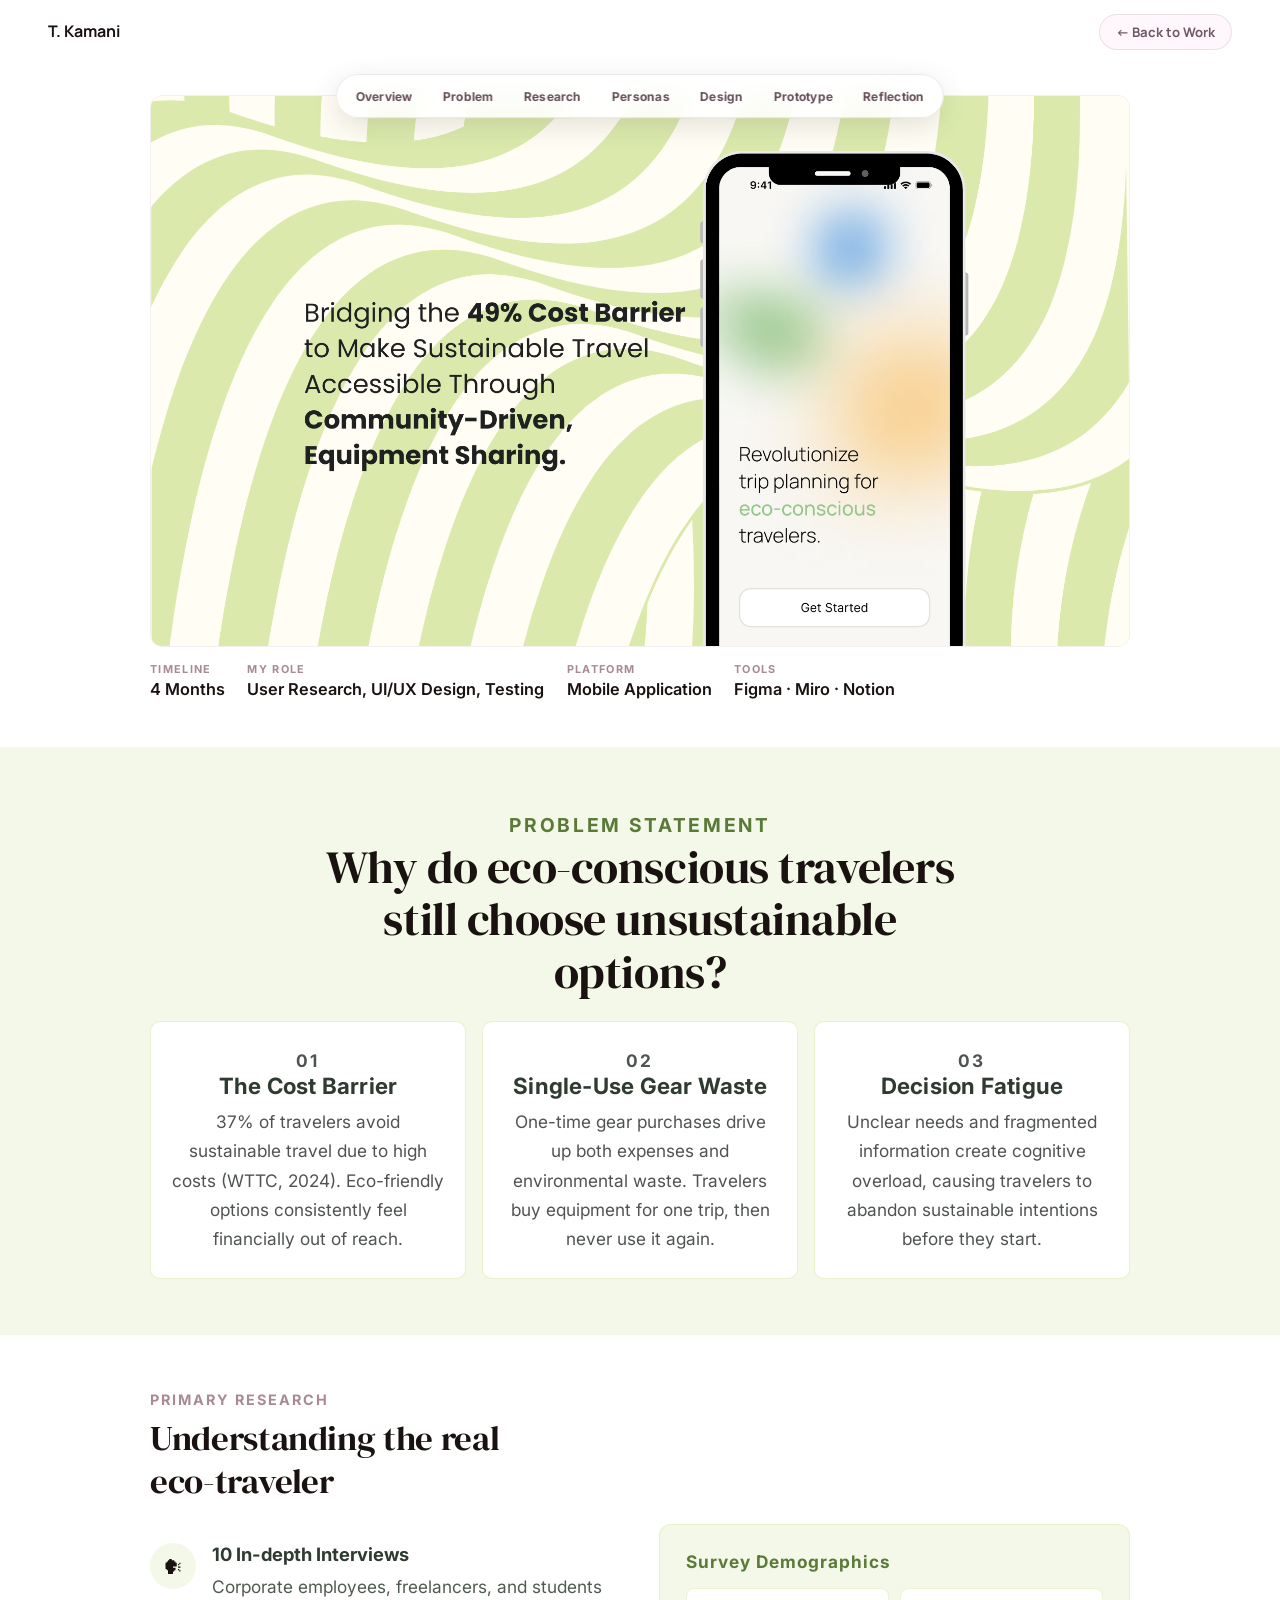
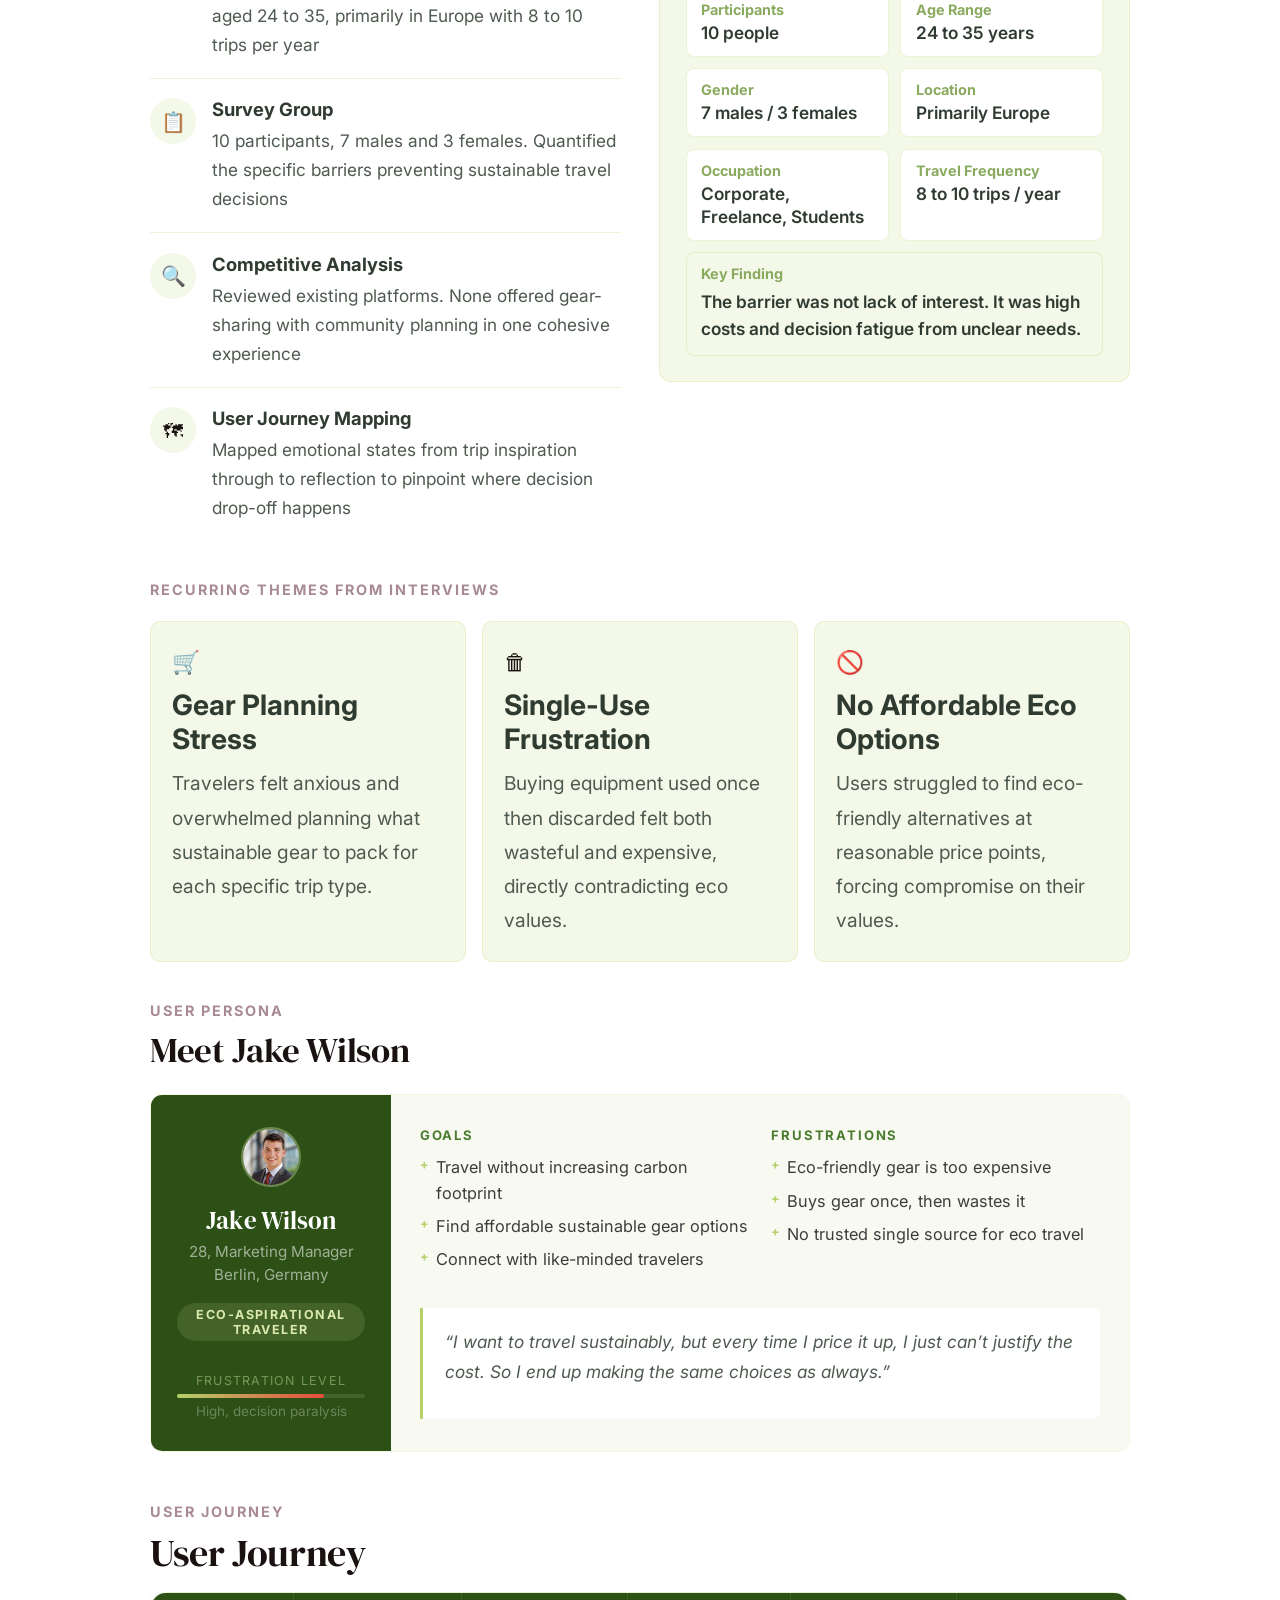
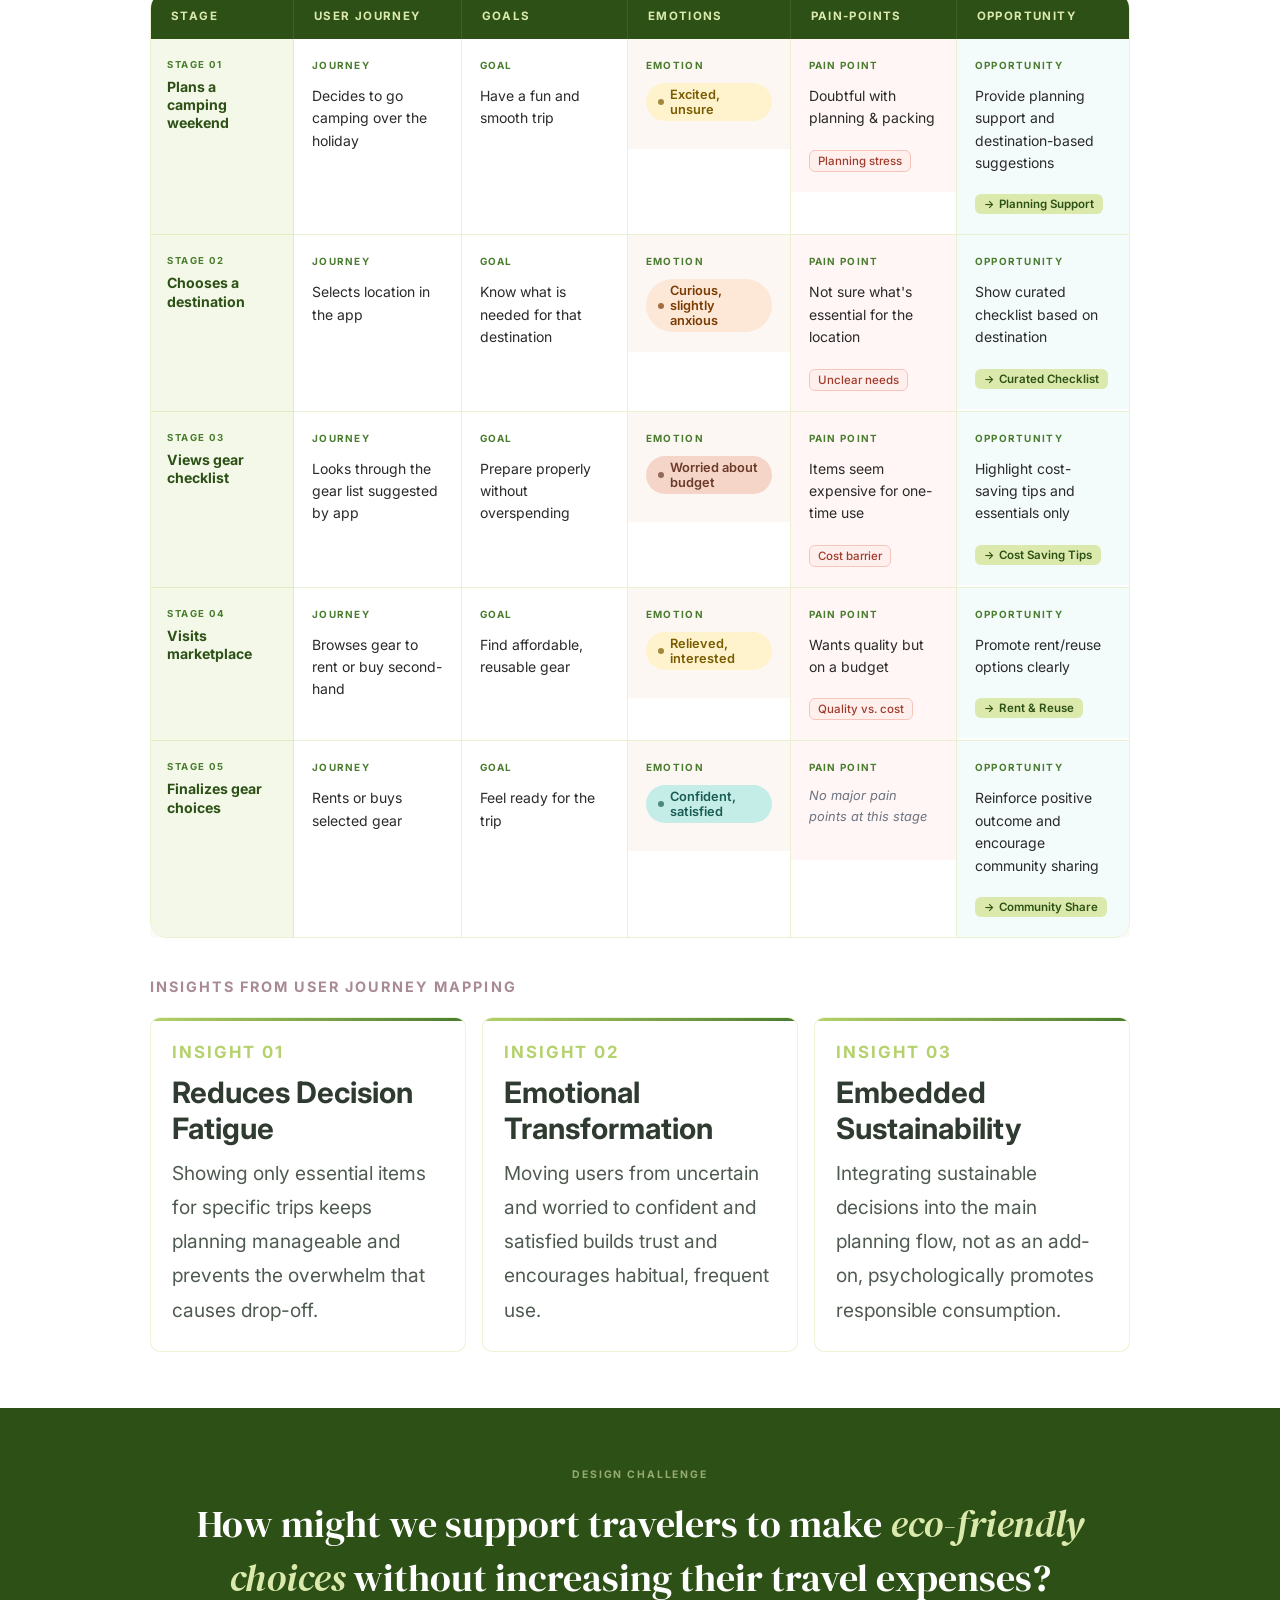
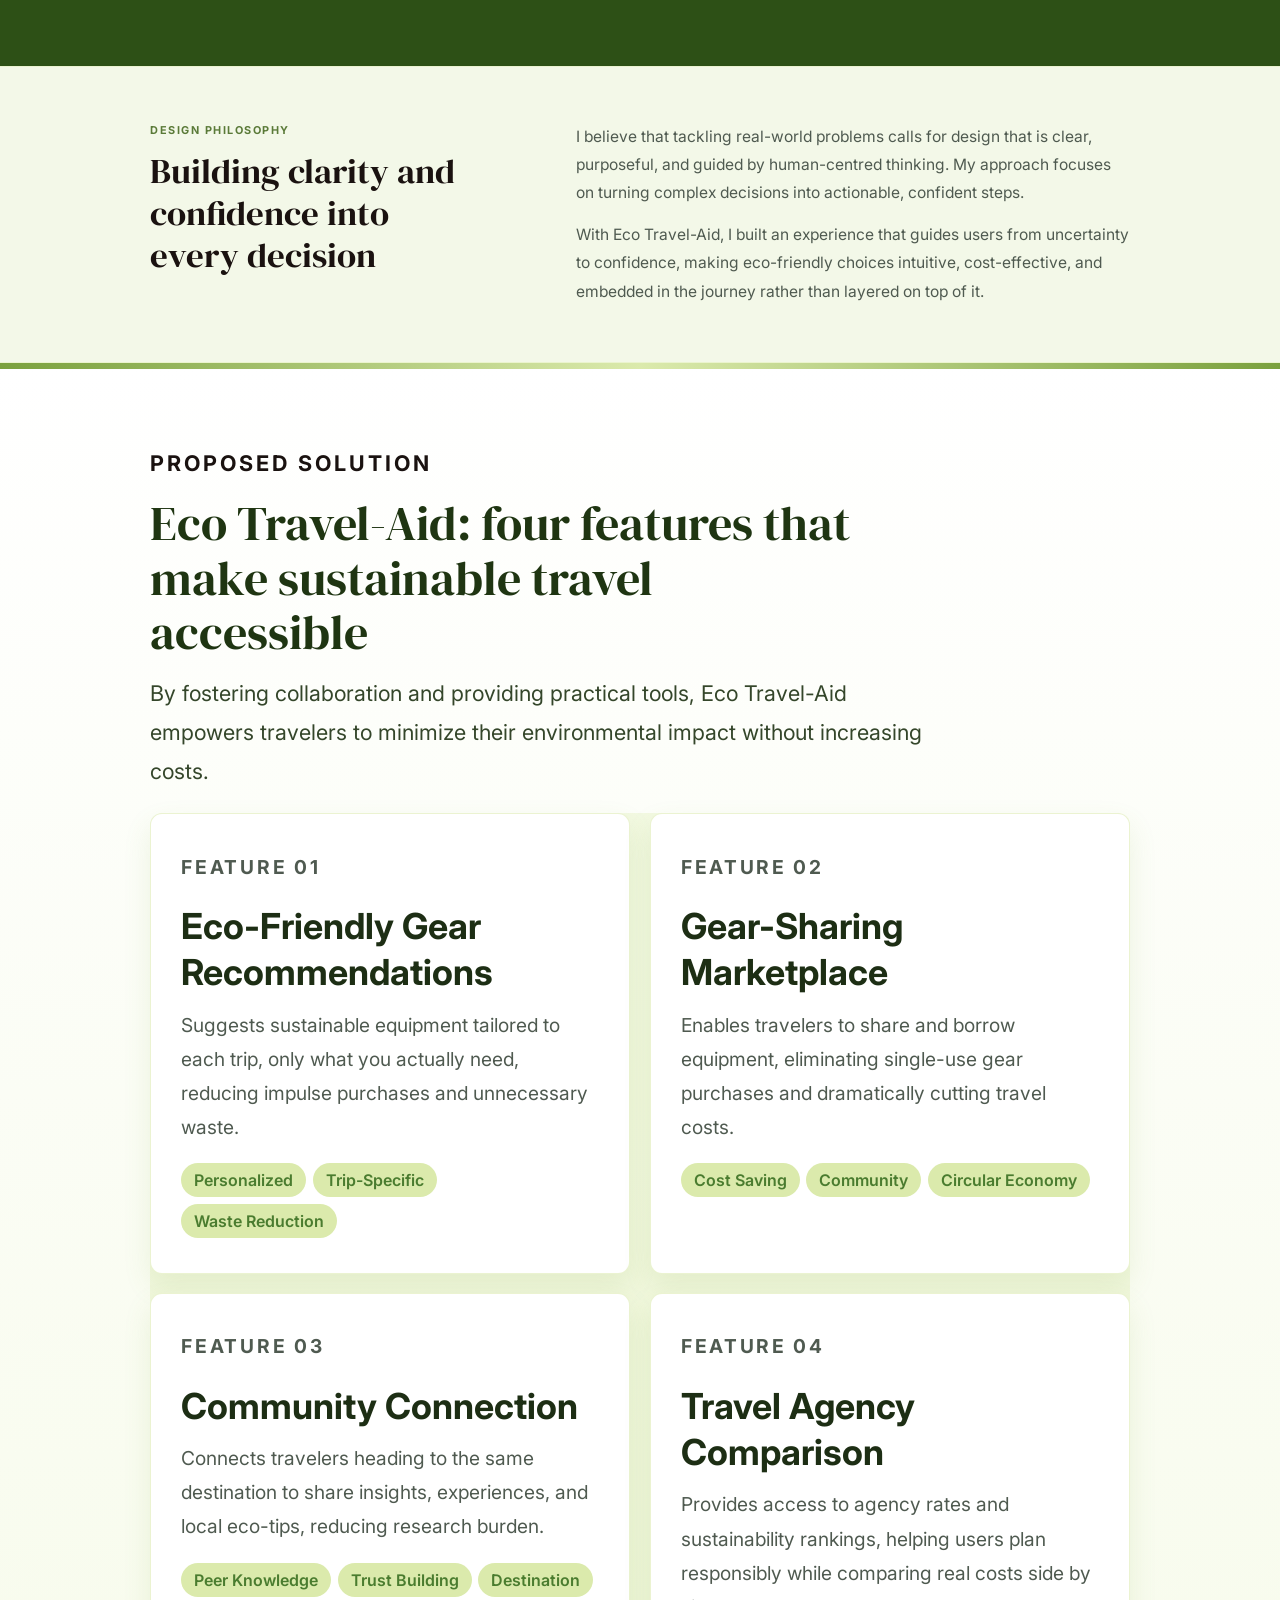
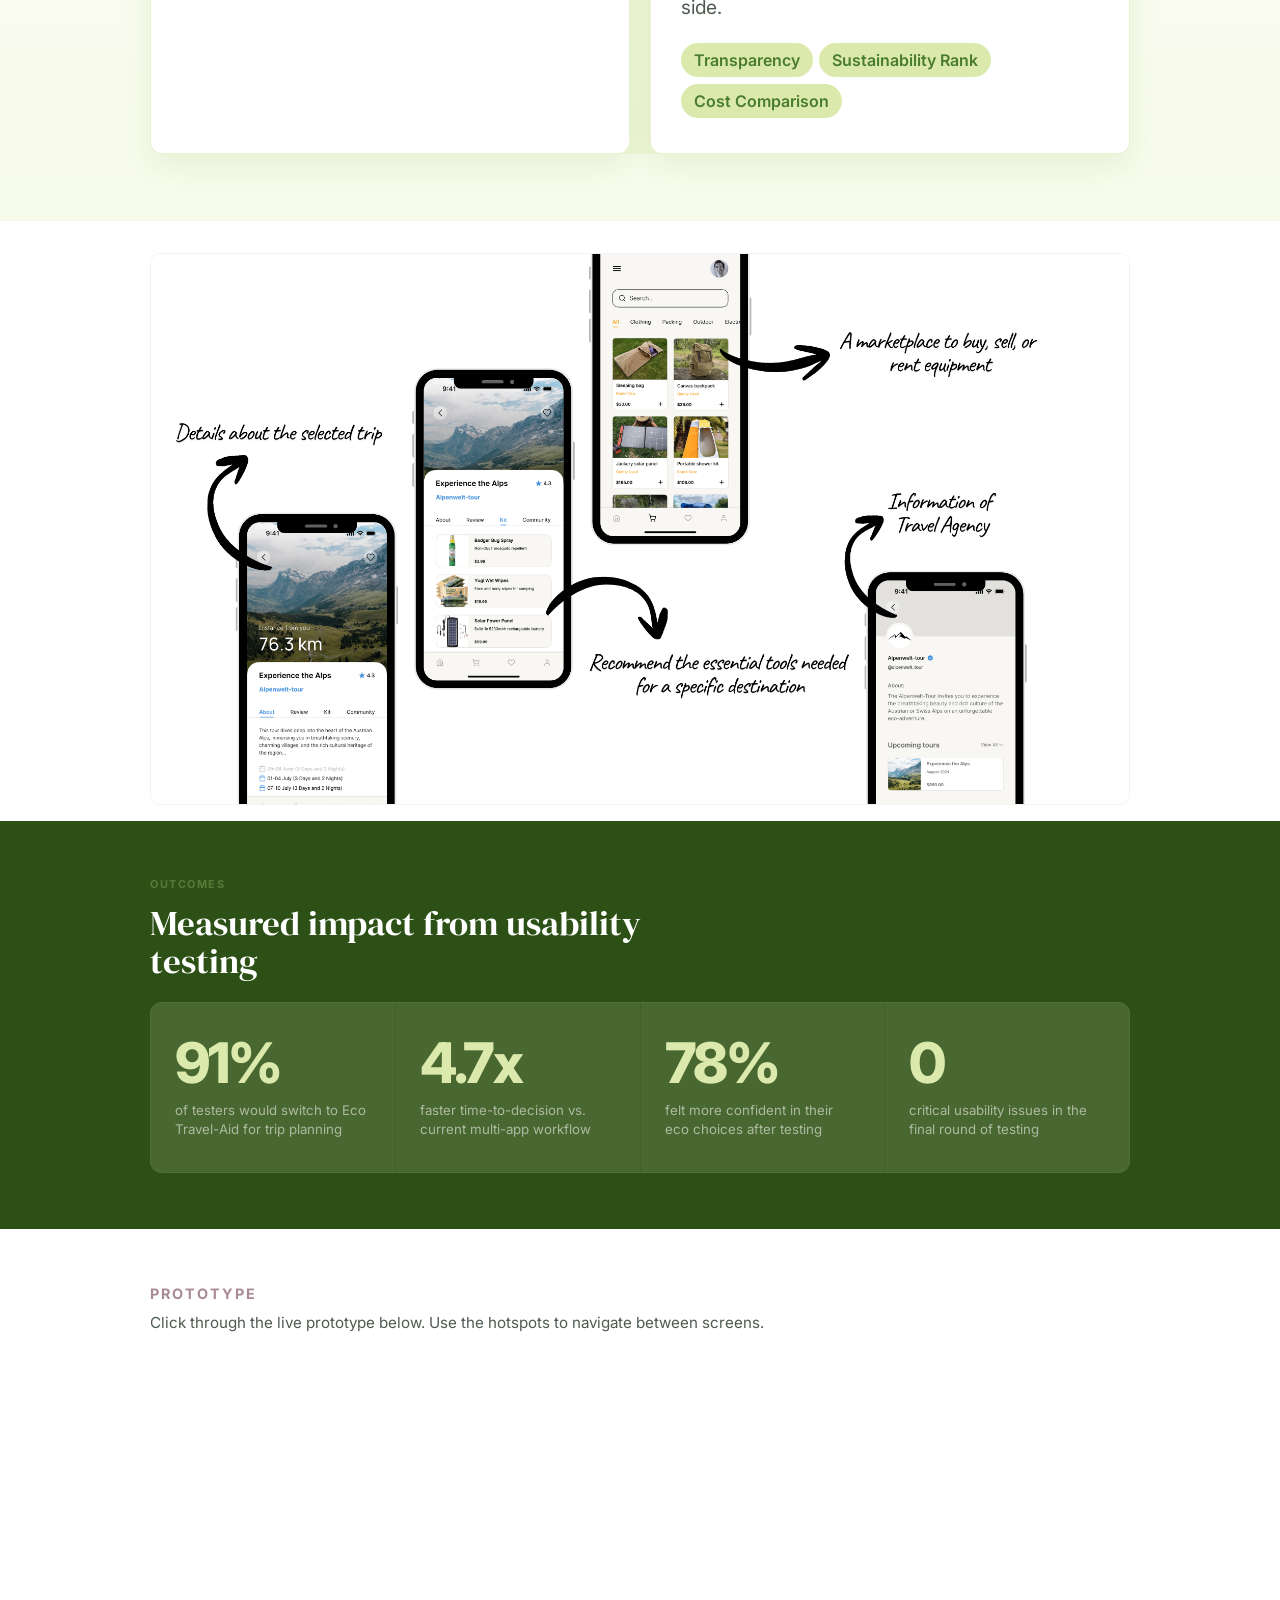
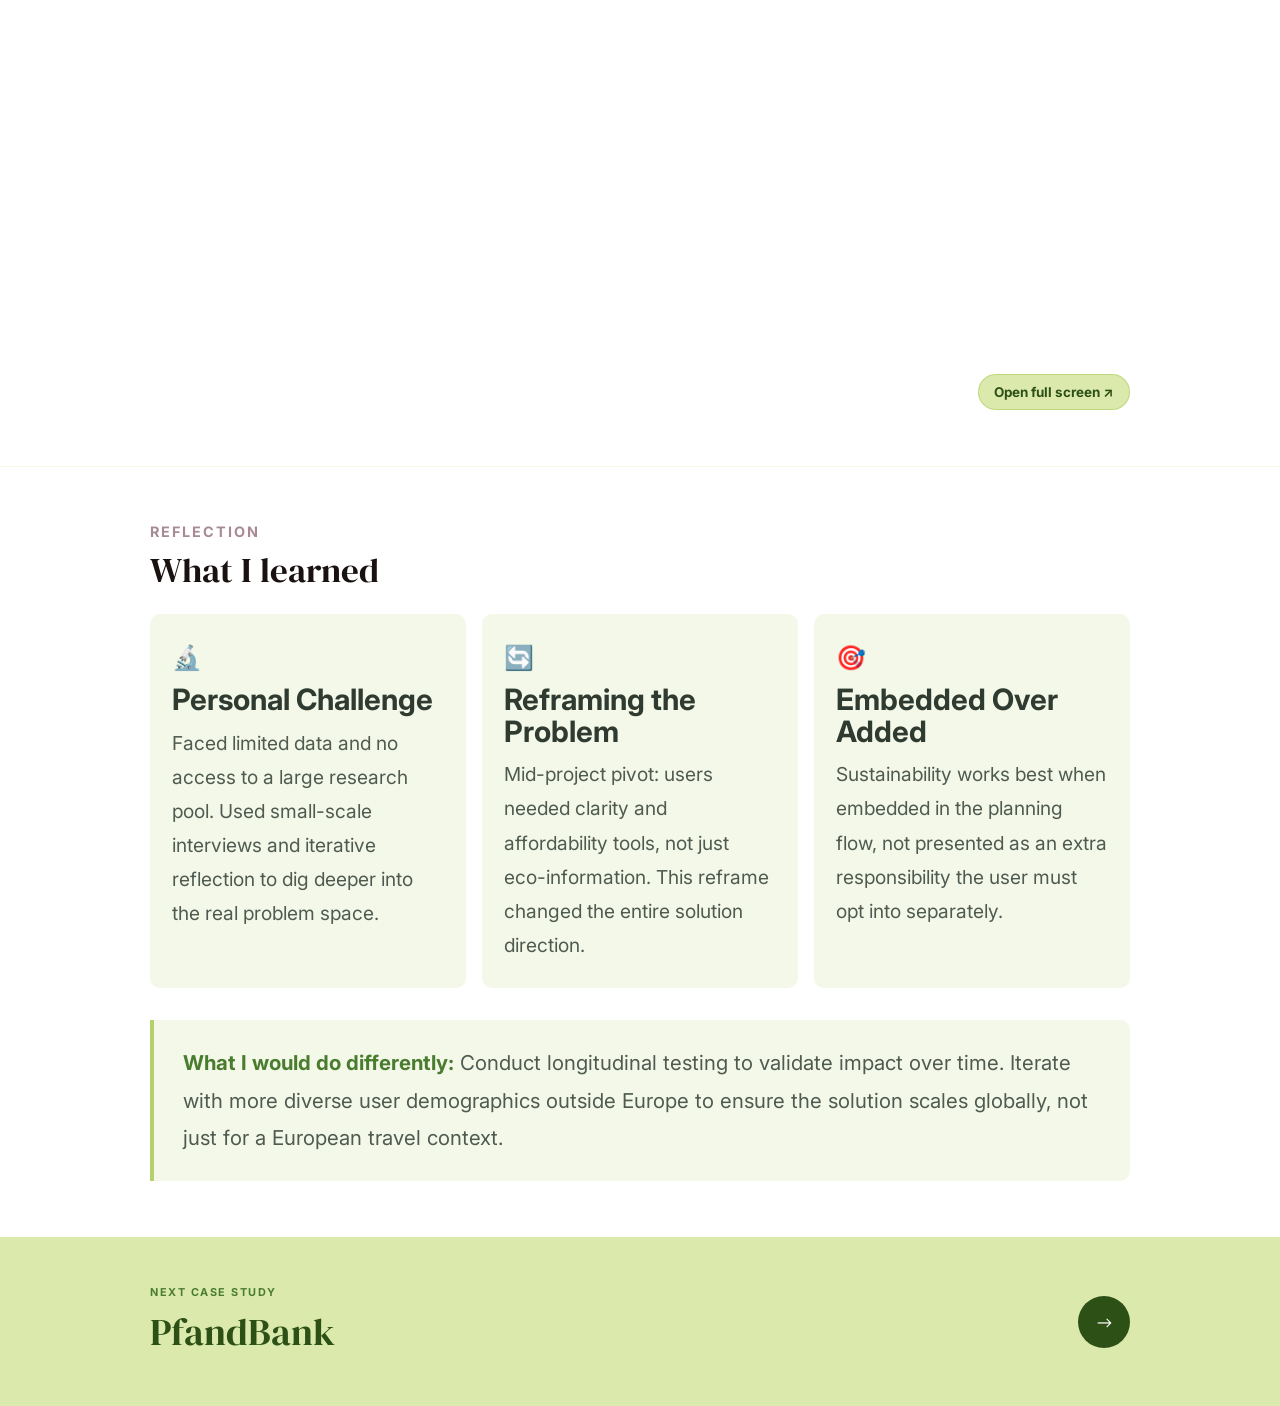
==== commit 03ba9425: "fixed Back to Work button" ====
--- a/case-study-1.html
+++ b/case-study-1.html
@@ -14,7 +14,7 @@
     <!-- Back Bar -->
     <div class="cs-back-bar">
       <span class="logo-text"><strong>T. Kamani</strong></span>
-      <a class="cs-back-btn" href="index.html#case-studies">&#8592; Back to Work</a>
+      <a class="cs-back-btn" href="index.html#works">&#8592; Back to Work</a>
     </div>
     <nav class="case-floating-nav case-floating-glass" aria-label="Case Study Navigation">
       <a href="#overview">Overview</a>
--- a/styles.css
+++ b/styles.css
@@ -874,6 +874,132 @@
   .case-study-grid { grid-template-columns: 1fr; }
   .deco-circle-1 { width: 300px; height: 300px; }
   .deco-circle-2 { display: none; }
+  .philosophy-inner { gap: 2rem; }
+}
+
+@media (max-width: 760px) {
+  .site-header {
+    width: min(100% - 1.25rem, 1200px);
+    margin-top: 0.8rem;
+    top: 10px;
+    padding: 0.8rem 0.95rem;
+  }
+
+  .homepage h1 {
+    font-size: clamp(2.7rem, 14vw, 4.4rem);
+  }
+
+  main {
+    width: min(100% - 1.25rem, 1200px);
+    padding-bottom: 4rem;
+  }
+
+  .hero {
+    min-height: auto;
+    padding-top: 2rem;
+  }
+
+  .hero-actions {
+    flex-direction: column;
+    align-items: stretch;
+  }
+
+  .hero-actions .btn {
+    width: 100%;
+  }
+
+  .marquee-wrap::before,
+  .marquee-wrap::after {
+    width: 56px;
+  }
+
+  .tools-row img {
+    width: 84px;
+    height: 84px;
+  }
+
+  .profile-layout,
+  .career-panel,
+  .case-study-section,
+  .contact {
+    margin-top: 4.5rem;
+  }
+
+  .about-panel p,
+  .contact-subtitle {
+    max-width: none;
+  }
+
+  .career-entry:hover {
+    padding-left: 0;
+  }
+
+  .case-study-card {
+    min-height: auto;
+    padding: 1.1rem;
+  }
+
+  .contact-form-footer {
+    align-items: stretch;
+  }
+
+  .contact-send-btn,
+  .btn,
+  .btn-small {
+    width: 100%;
+  }
+
+  .contact-privacy {
+    max-width: none;
+    text-align: left;
+  }
+
+  .cv-header,
+  .cv-item,
+  .persona-card,
+  .persona-right,
+  .outcomes-grid,
+  .solutions-grid,
+  .stats-grid,
+  .demo-grid,
+  .problem-cards,
+  .insights-grid,
+  .journey-insights,
+  .reflection-grid,
+  .research-layout {
+    grid-template-columns: 1fr;
+  }
+
+  .cv-wrap,
+  .case-study-wrap {
+    width: min(100% - 1.25rem, 980px);
+  }
+
+  .cv-header {
+    align-items: flex-start;
+  }
+
+  .cv-item span {
+    display: block;
+    margin-top: 0.2rem;
+  }
+
+  .persona-left,
+  .persona-right {
+    padding: 1.4rem 1.2rem;
+  }
+
+  .persona-quote {
+    padding: 1rem 1rem 1rem 1.1rem;
+  }
+
+  .outcomes-grid {
+    gap: 1px;
+  }
+
+  .prototype-frame {
+    height: 500px;
+  }
 }
 
 /* ============================================================
@@ -1210,10 +1336,15 @@
 .prototype-actions { margin-top: 0.8rem; display: flex; justify-content: flex-end; }
 .prototype-open-btn { display: inline-flex; align-items: center; justify-content: center; height: 36px; padding: 0 0.95rem; border-radius: 999px; border: 1px solid rgba(181, 209, 107, 0.75); background: #dbeaac; color: #2d5016; text-decoration: none; font-family: 'Inter', sans-serif; font-size: 0.84rem; font-weight: 700; transition: transform 0.22s ease, box-shadow 0.22s ease; }
 .prototype-open-btn:hover { transform: translateY(-1px); box-shadow: 0 6px 14px rgba(122, 161, 61, 0.22); }
-@media (max-width: 760px) { .prototype-frame { height: 420px; } }
+@media (max-width: 760px) {
+  .prototype-desc { margin-bottom: 1rem; }
+  .prototype-frame-wrap { width: min(100%, 250px); margin: 0 auto; border-radius: 20px; }
+  .prototype-frame { height: 560px; }
+  .prototype-actions { justify-content: center; }
+}
 
 .case-floating-nav { position: fixed; top: 4.6rem; left: 50%; transform: translateX(-50%); bottom: auto; z-index: 150; display: flex; gap: 0.45rem; padding: 0.45rem; }
 .case-floating-glass { background: rgba(255, 255, 255, 0.86); backdrop-filter: blur(14px); -webkit-backdrop-filter: blur(14px); border: 1px solid rgba(191, 167, 177, 0.25); border-radius: 999px; box-shadow: 0 8px 28px rgba(74, 54, 64, 0.14); }
 .case-floating-nav a { text-decoration: none; color: #654f5a; font-family: 'Inter', sans-serif; font-size: 0.76rem; font-weight: 700; padding: 0.42rem 0.72rem; border-radius: 999px; transition: background 0.2s ease, color 0.2s ease; white-space: nowrap; }
 .case-floating-nav a:hover { background: #f3e8ef; color: #2f2430; }
-@media (max-width: 760px) { .case-floating-nav { display: none; } }+@media (max-width: 760px) { .case-floating-nav { display: none; } }
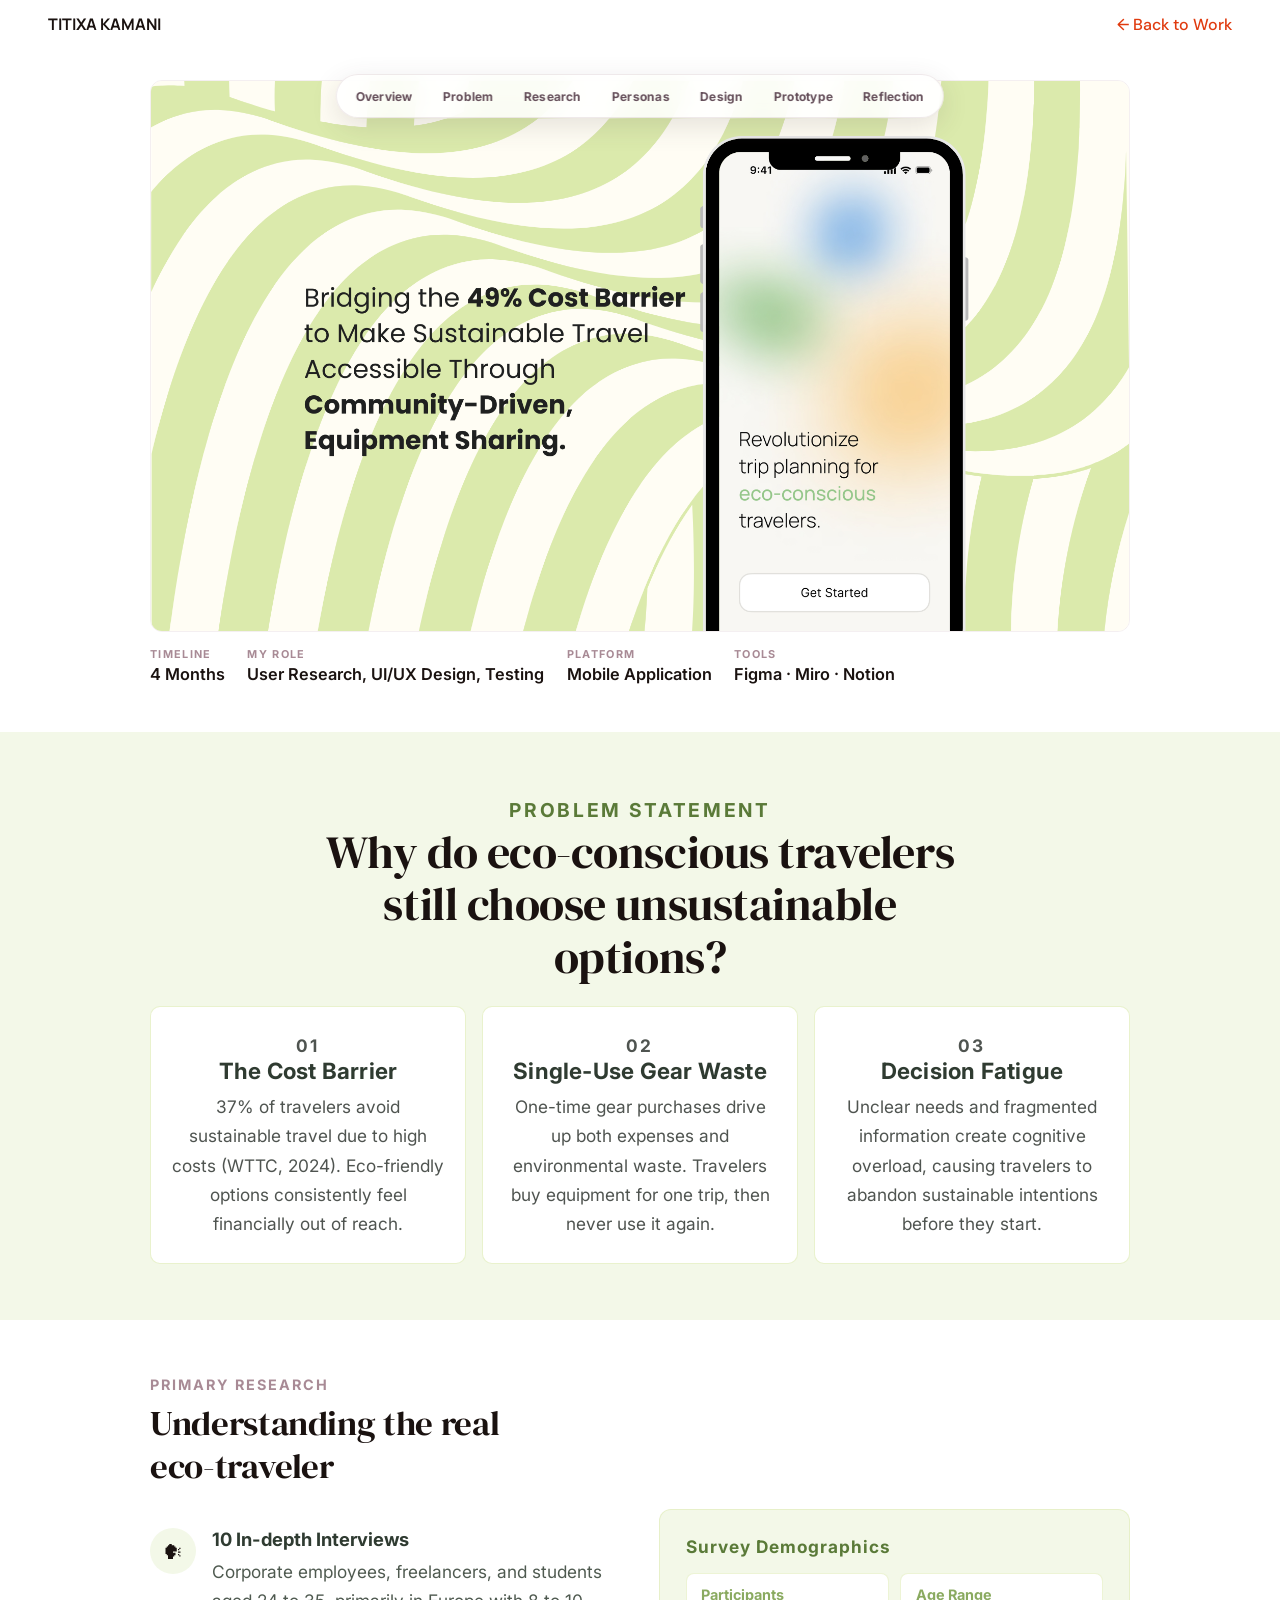
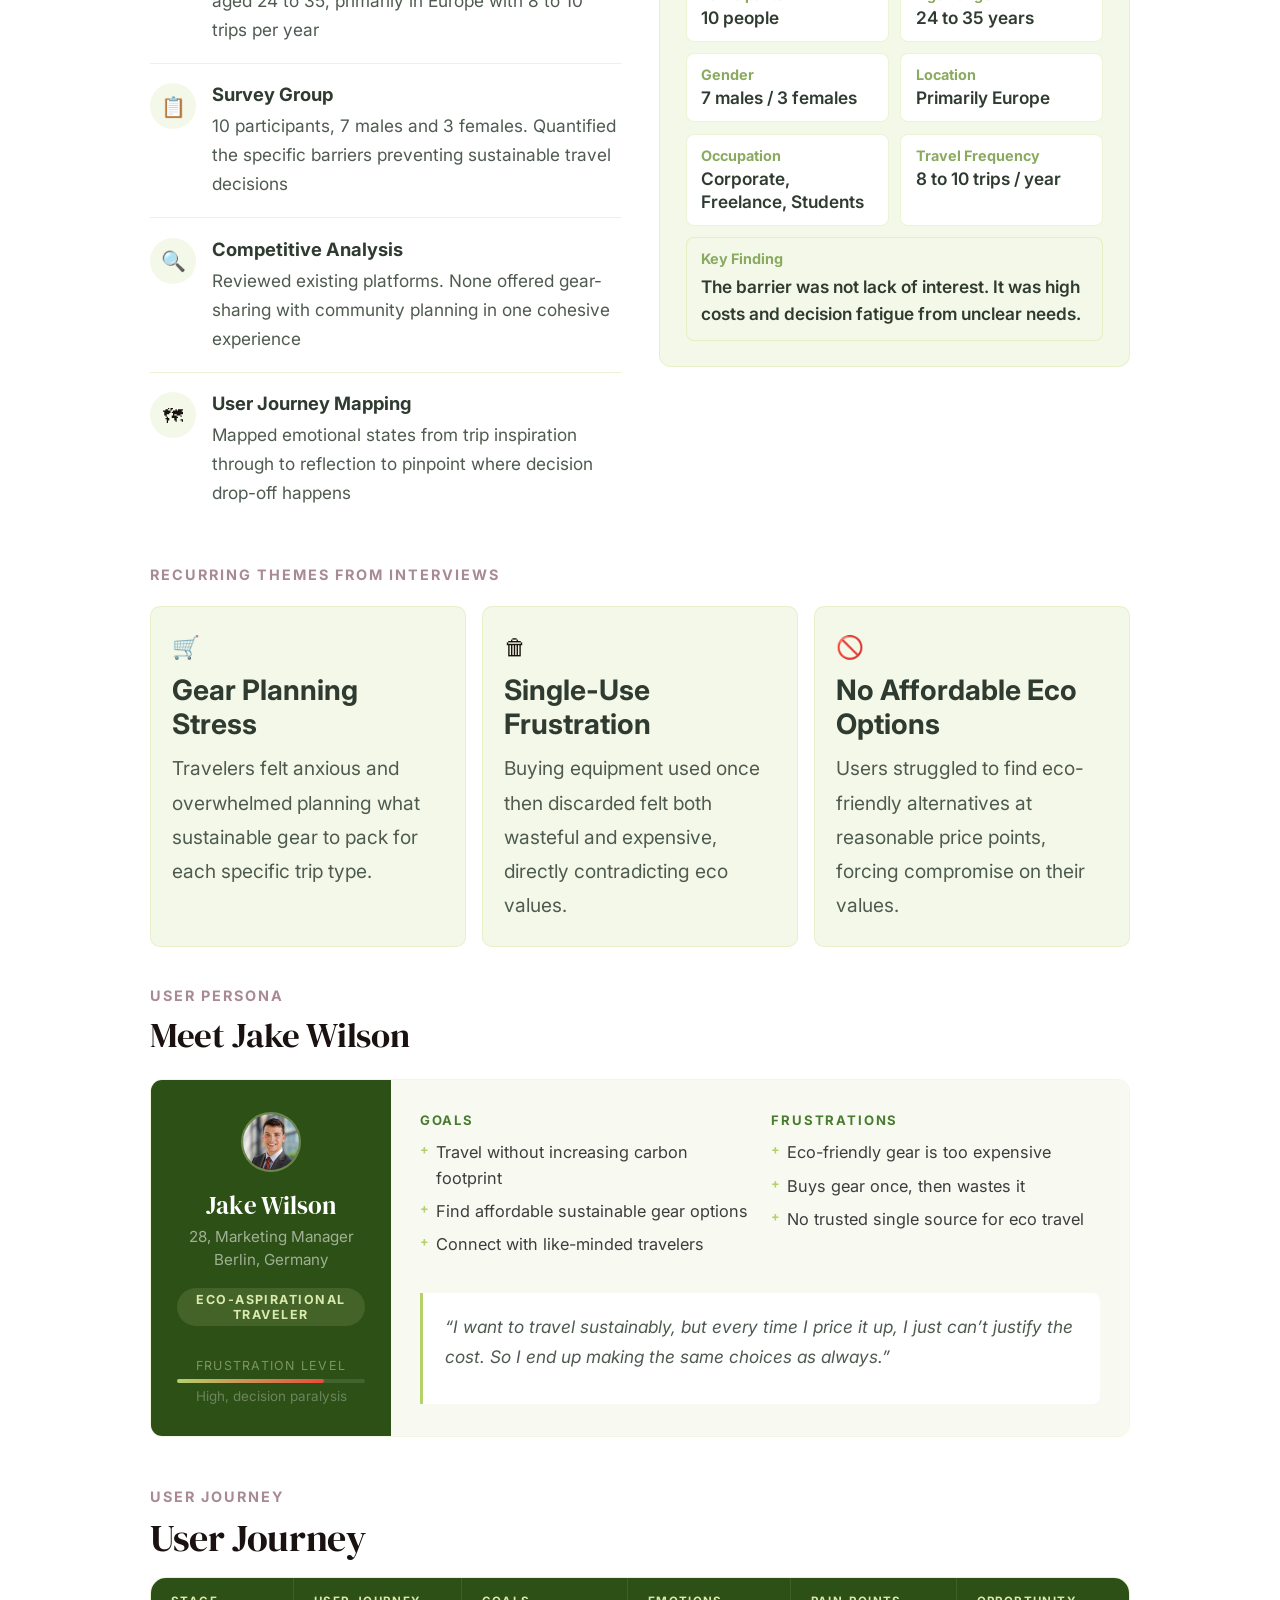
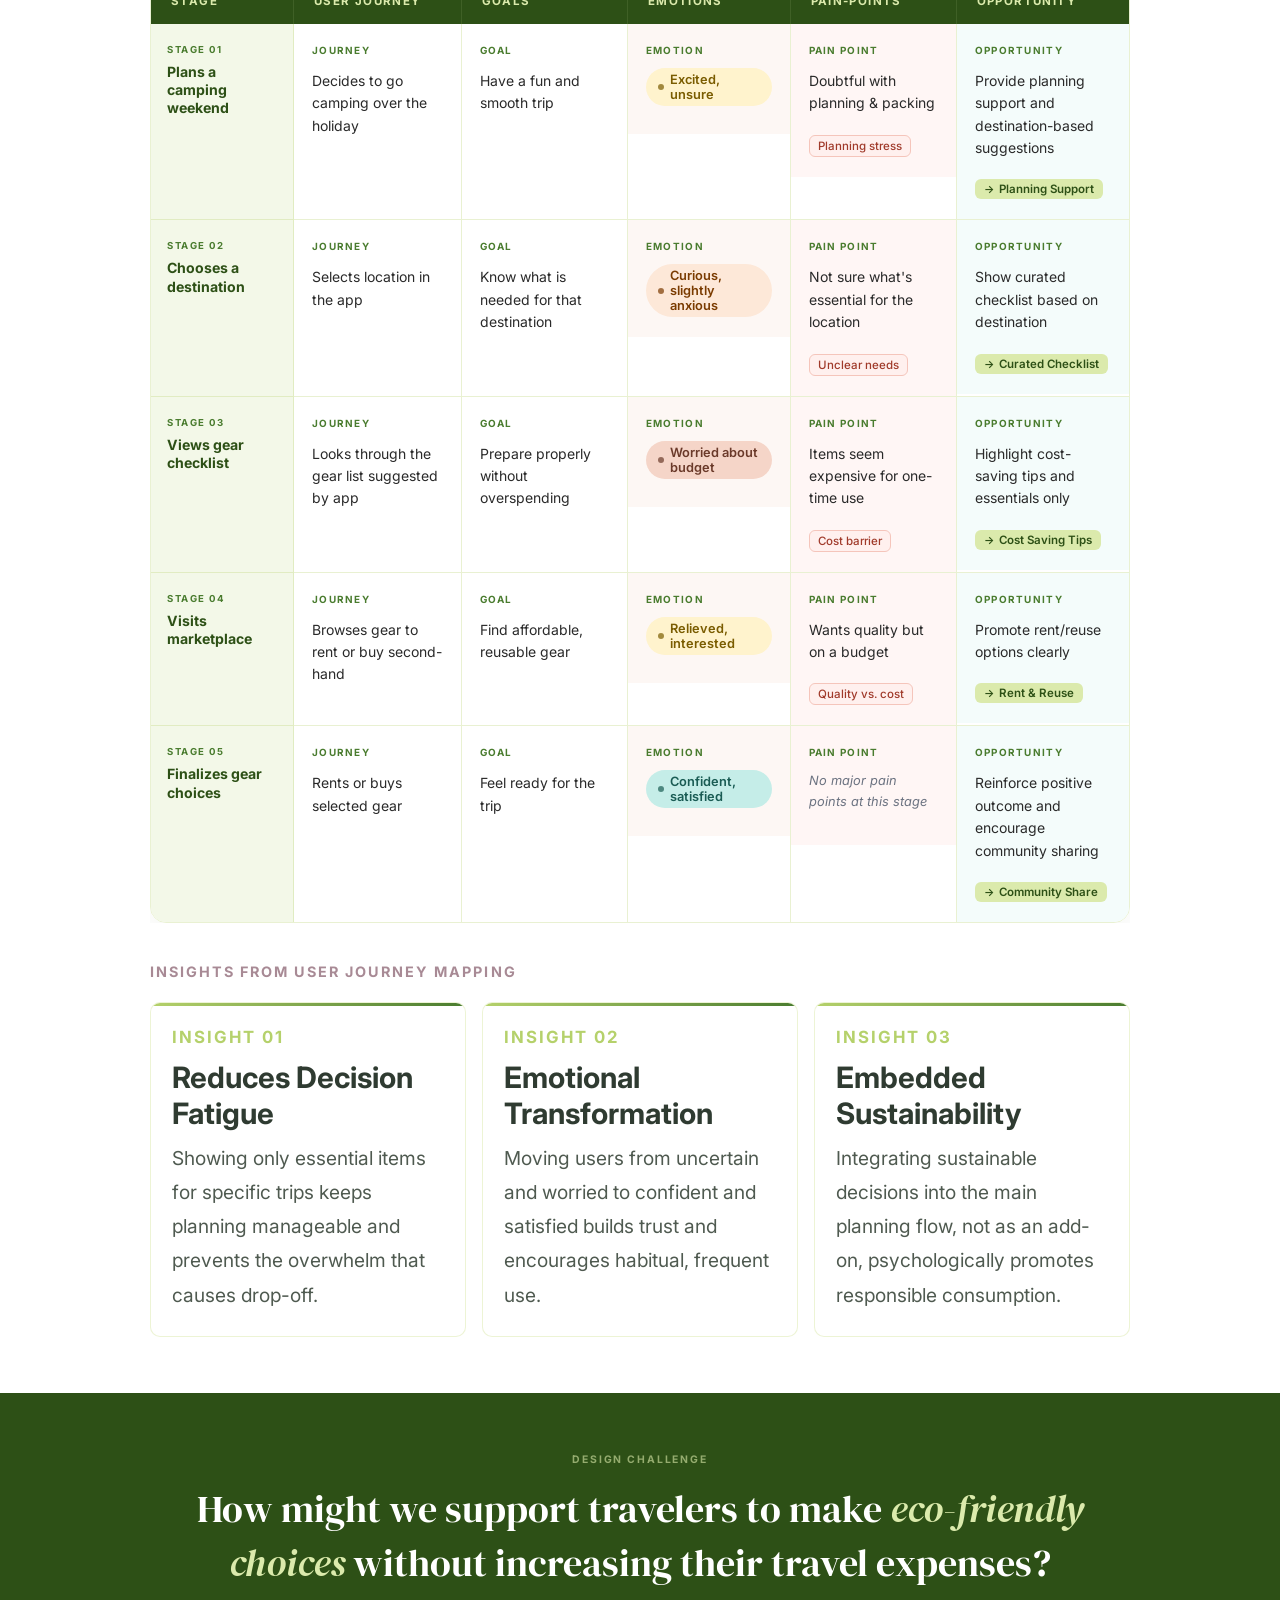
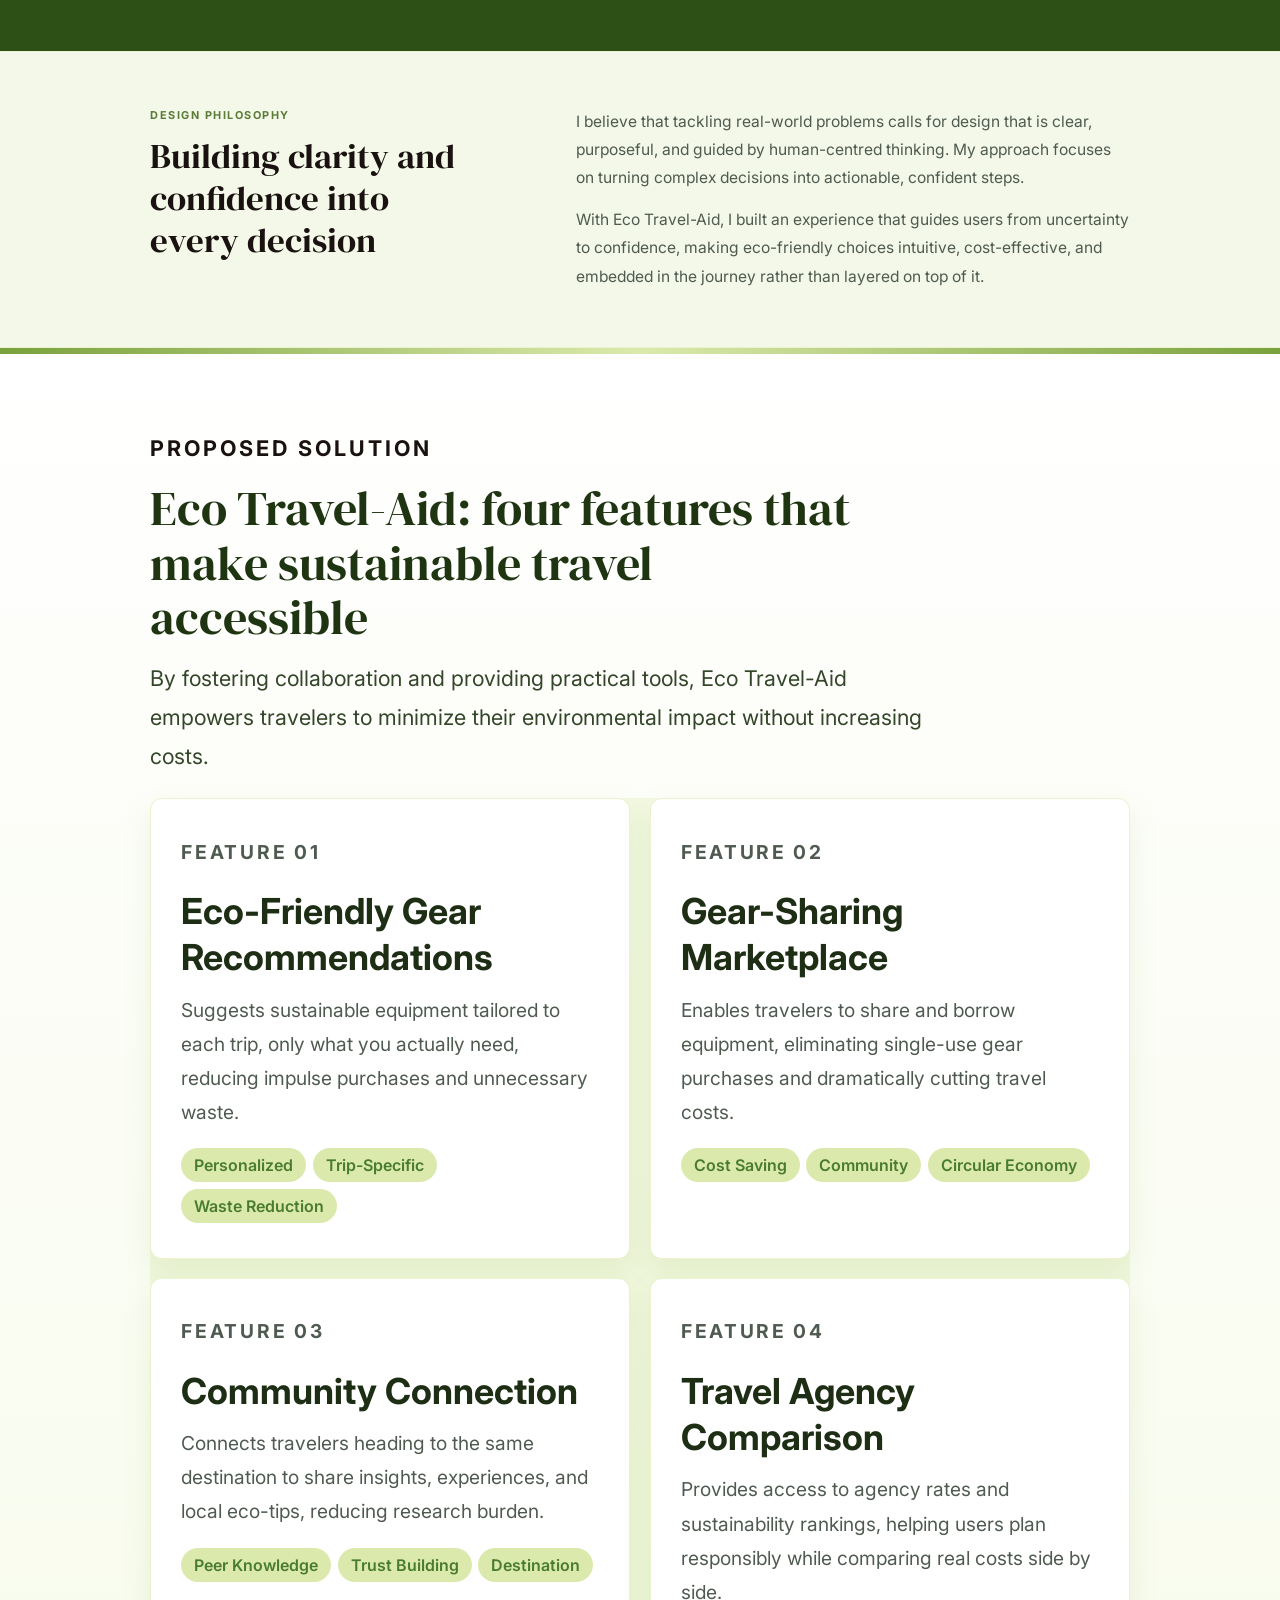
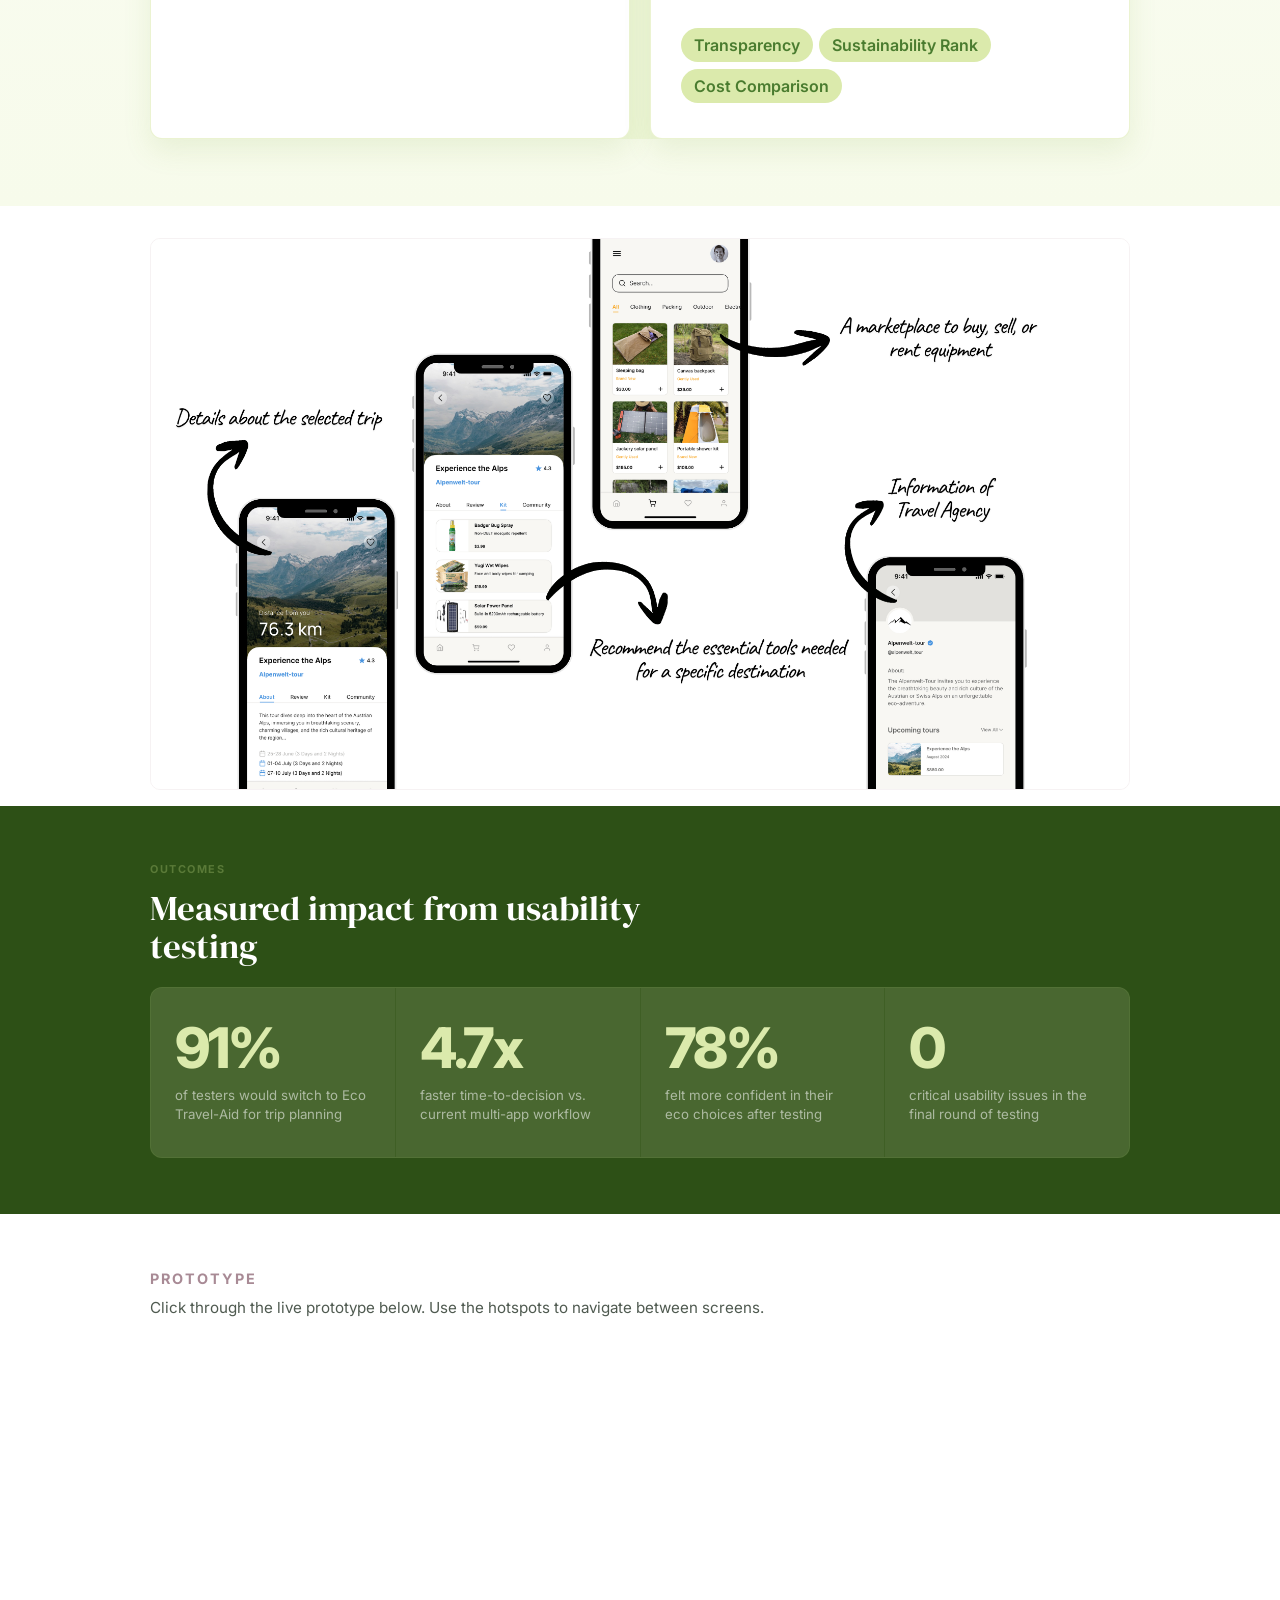
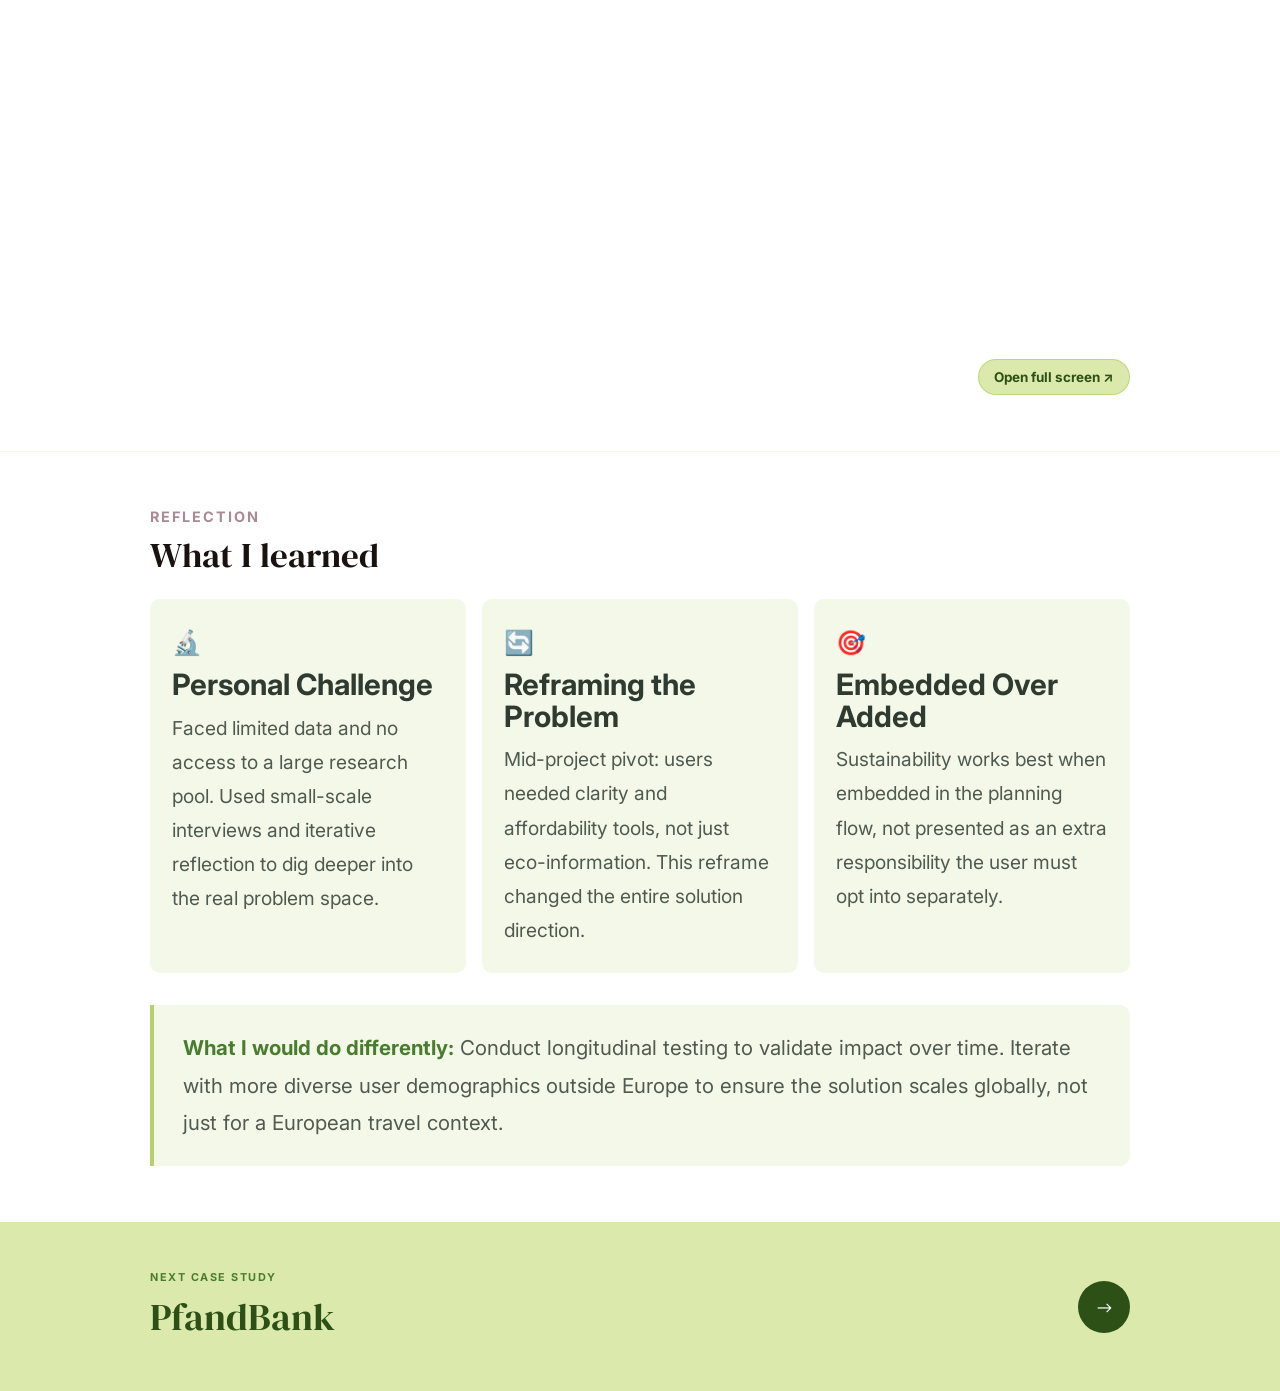
==== commit 3a02780a: "curated CV" ====
--- a/case-study-1.html
+++ b/case-study-1.html
@@ -6,14 +6,14 @@
     <title>Case Study 01 | Eco-Travel Aid</title>
     <link rel="preconnect" href="https://fonts.googleapis.com" />
     <link rel="preconnect" href="https://fonts.gstatic.com" crossorigin />
-    <link href="https://fonts.googleapis.com/css2?family=DM+Serif+Display:ital@0;1&family=Inter:wght@400;500;600;700;800&display=swap" rel="stylesheet" />
+    <link href="https://fonts.googleapis.com/css2?family=DM+Serif+Display:ital@0;1&family=DM+Sans:wght@300;400;500&family=Inter:wght@400;500;600;700;800&display=swap" rel="stylesheet" />
     <link rel="stylesheet" href="styles.css" />
   </head>
   <body class="cv-page case-study-one-page">
 
     <!-- Back Bar -->
     <div class="cs-back-bar">
-      <span class="logo-text"><strong>T. Kamani</strong></span>
+      <span class="logo-text"><strong>TITIXA KAMANI</strong></span>
       <a class="cs-back-btn" href="index.html#works">&#8592; Back to Work</a>
     </div>
     <nav class="case-floating-nav case-floating-glass" aria-label="Case Study Navigation">
--- a/styles.css
+++ b/styles.css
@@ -1138,13 +1138,18 @@
 }
 .cs-back-bar .logo-text strong { font-size: 1rem; }
 .cs-back-btn {
-  display: inline-flex; align-items: center; gap: 0.35rem; height: 36px; padding: 0 1rem;
-  border-radius: 999px; background: #fff7fb; color: #6f5763;
-  border: 1px solid rgba(206, 181, 190, 0.36);
-  font-family: "Manrope", sans-serif; font-size: 0.82rem; font-weight: 700;
-  text-decoration: none; transition: transform 0.22s ease, background 0.22s ease;
-}
-.cs-back-btn:hover { background: #fff1f7; transform: translateY(-1px); }
+  display: inline-flex; align-items: center; gap: 0.35rem;
+  position: relative; padding: 0; border: 0; border-radius: 0; background: none;
+  color: #e03a0e; font-family: "DM Sans", sans-serif;
+  font-size: clamp(1rem, 1.15vw, 1.22rem); font-weight: 500;
+  text-decoration: none; transition: opacity 0.2s;
+}
+.cs-back-btn::after {
+  content: ""; position: absolute; bottom: -3px; left: 0; width: 0; height: 1px;
+  background: #e03a0e; transition: width 0.35s var(--ease-out);
+}
+.cs-back-btn:hover { opacity: 0.7; }
+.cs-back-btn:hover::after { width: 100%; }
 
 .cs-hero { width: min(980px, 92%); margin: 2rem auto 0; }
 .cs-hero img { width: 100%; border-radius: 12px; display: block; border: 1px solid rgba(191, 167, 177, 0.18); }
@@ -1348,3 +1353,12 @@
 .case-floating-nav a { text-decoration: none; color: #654f5a; font-family: 'Inter', sans-serif; font-size: 0.76rem; font-weight: 700; padding: 0.42rem 0.72rem; border-radius: 999px; transition: background 0.2s ease, color 0.2s ease; white-space: nowrap; }
 .case-floating-nav a:hover { background: #f3e8ef; color: #2f2430; }
 @media (max-width: 760px) { .case-floating-nav { display: none; } }
+
+/* ── CV SECTION RESPONSIVE ── */
+@media(max-width:860px){
+  #cv { grid-template-columns: 1fr !important; }
+  #cv > div:first-child { border-right: none !important; border-bottom: 1px solid var(--border); }
+}
+@media(max-width:560px){
+  #cv > div { padding-left: 1rem !important; padding-right: 1rem !important; }
+}
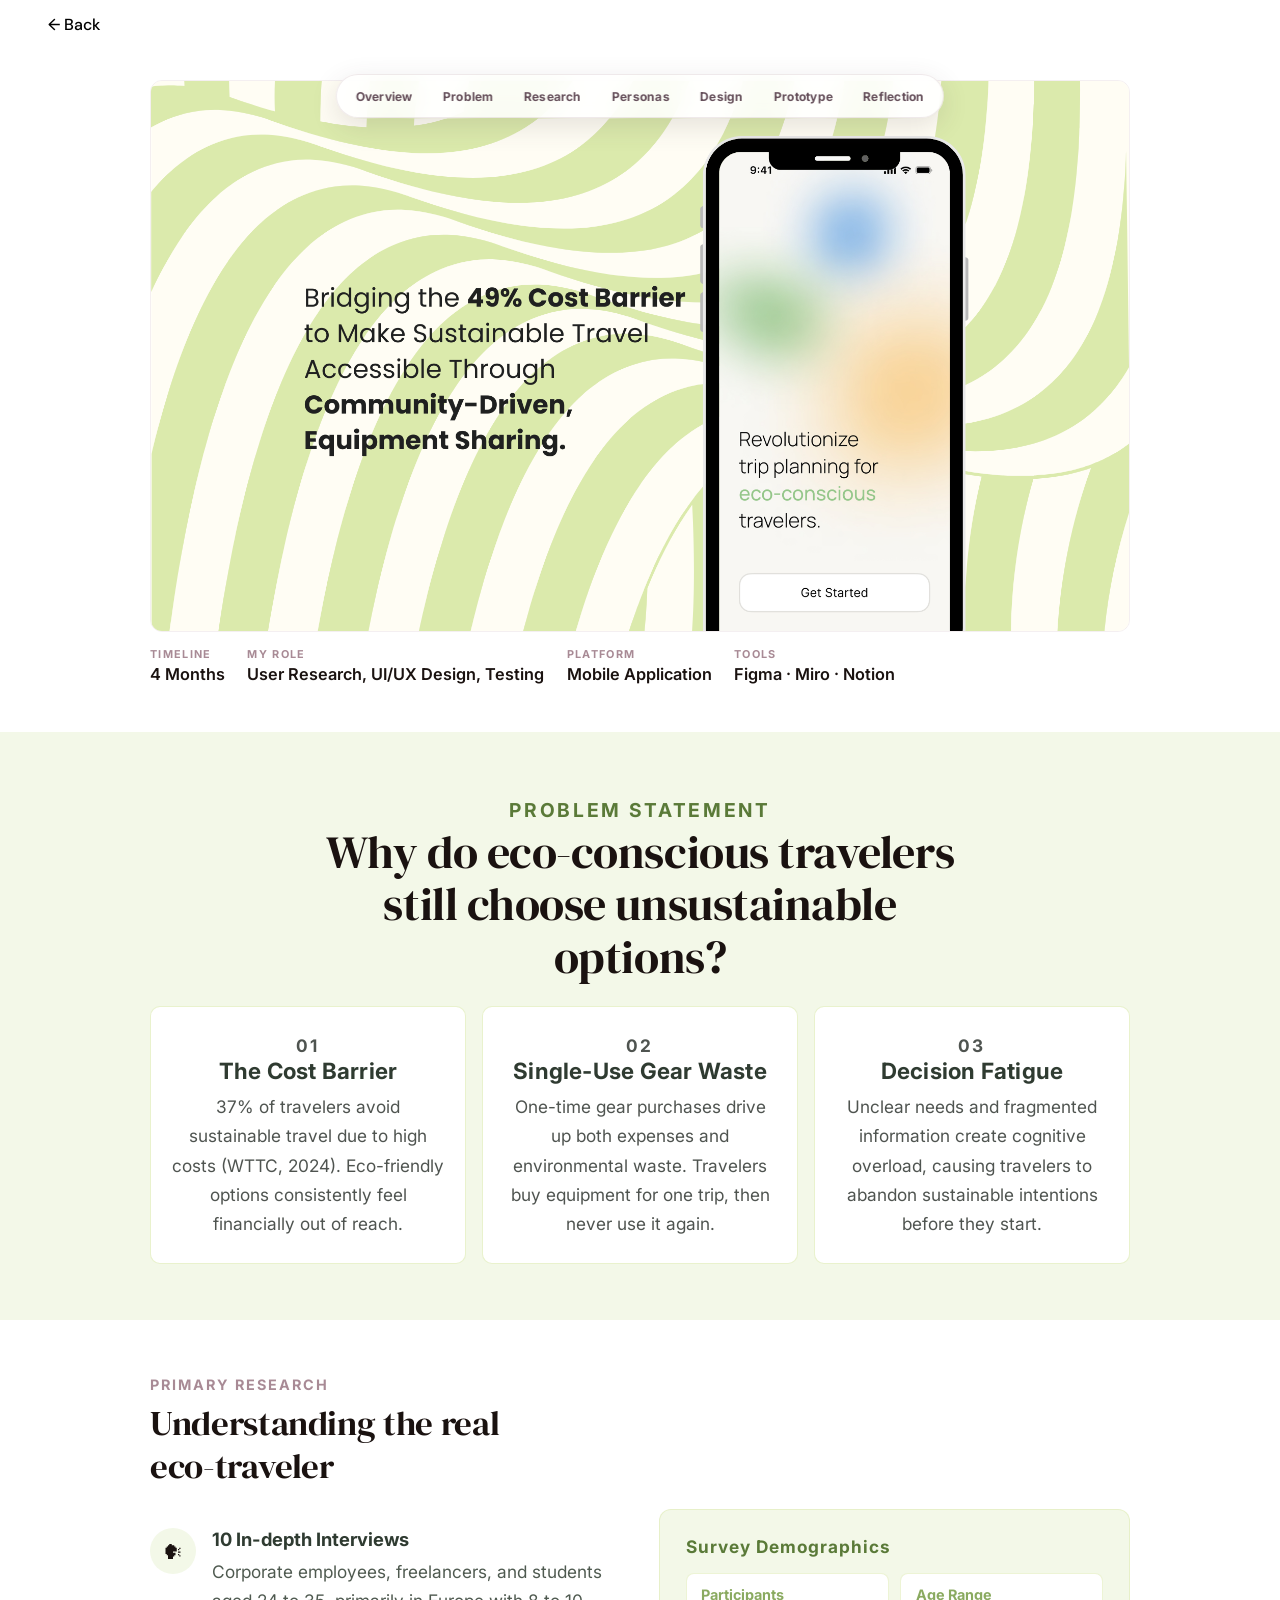
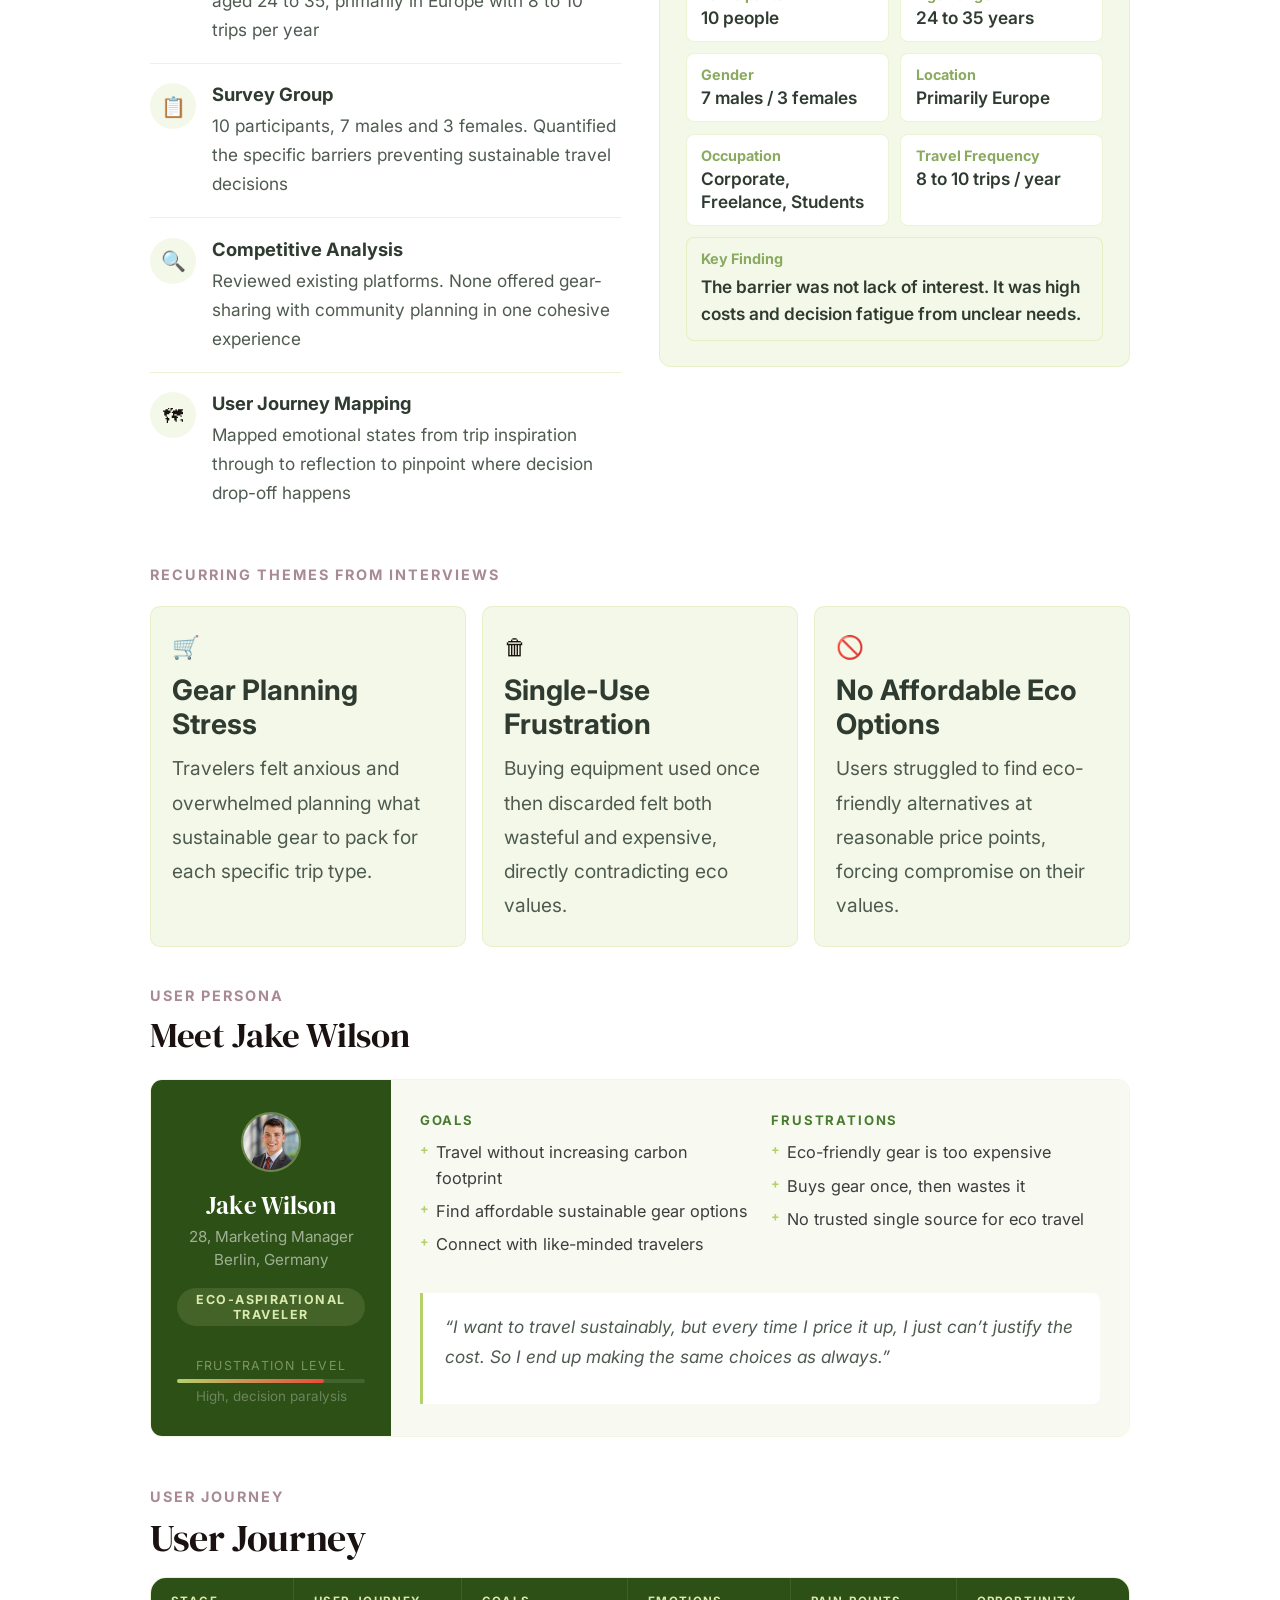
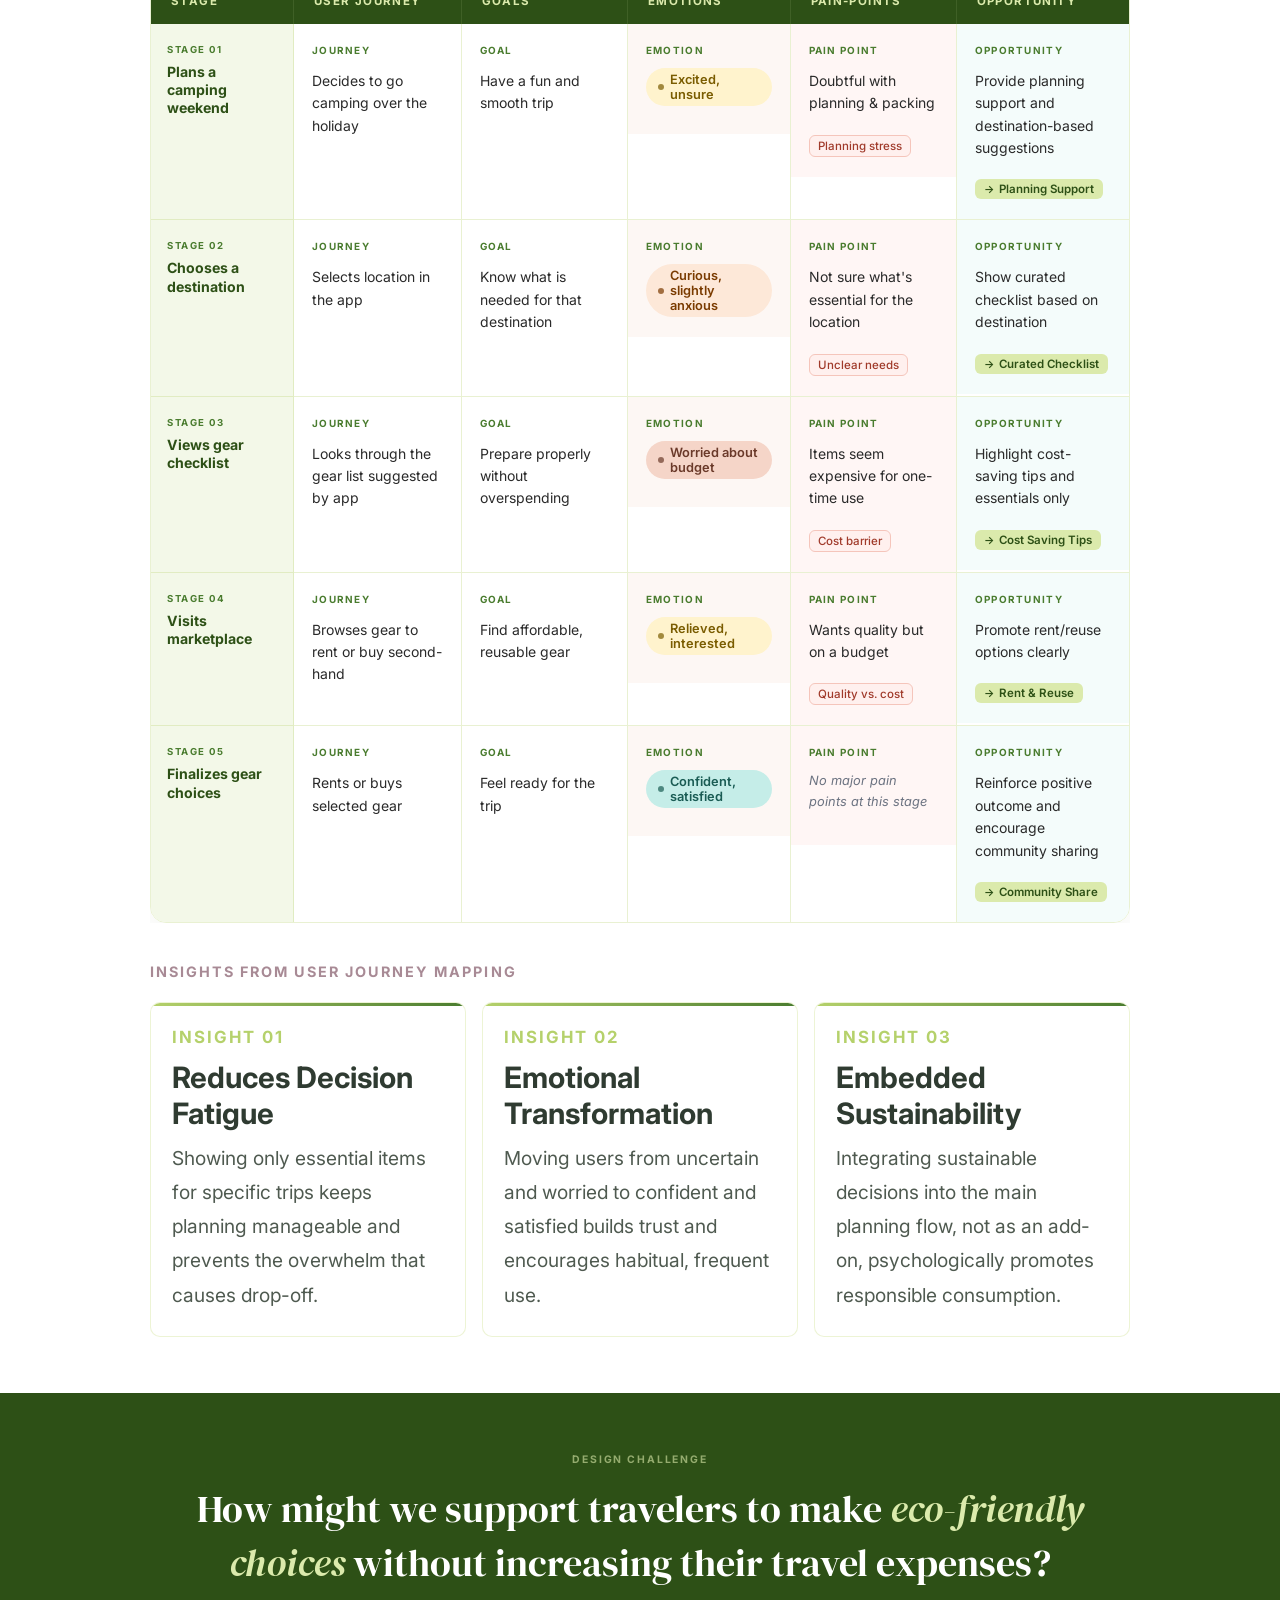
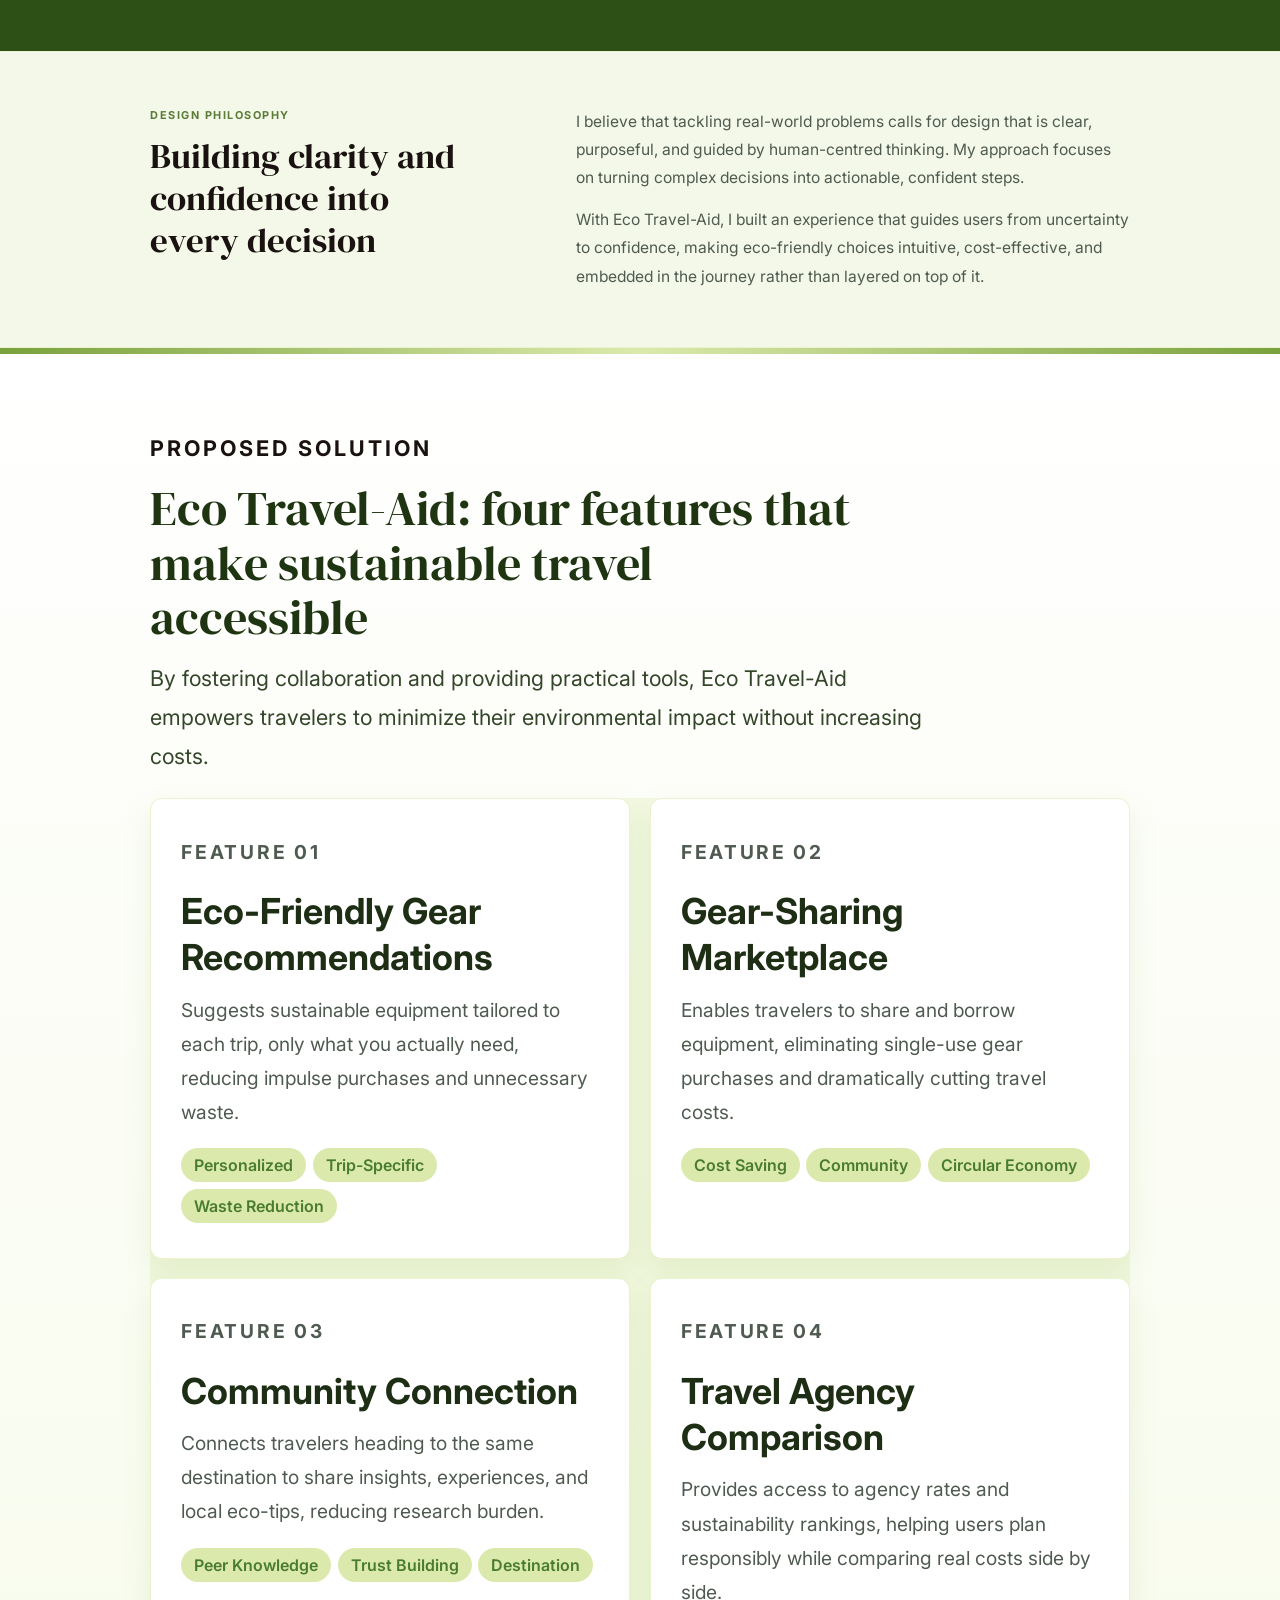
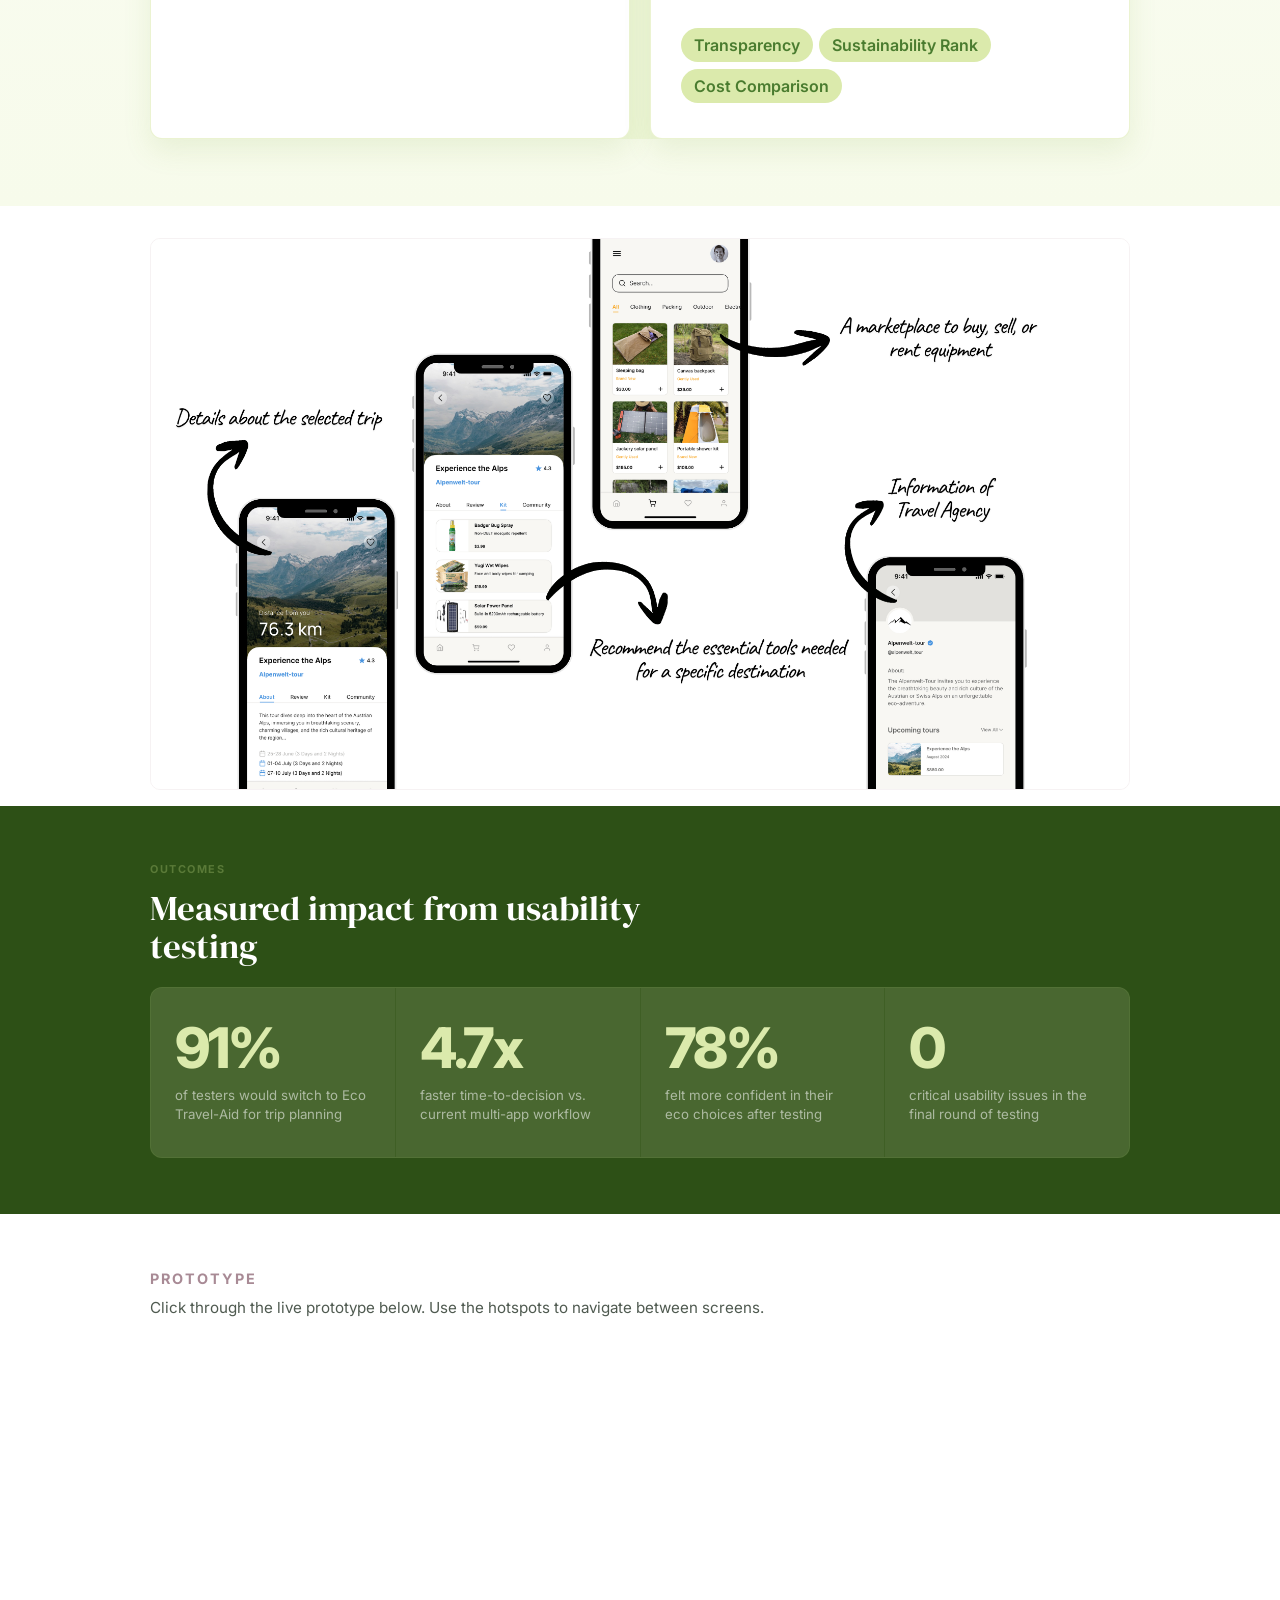
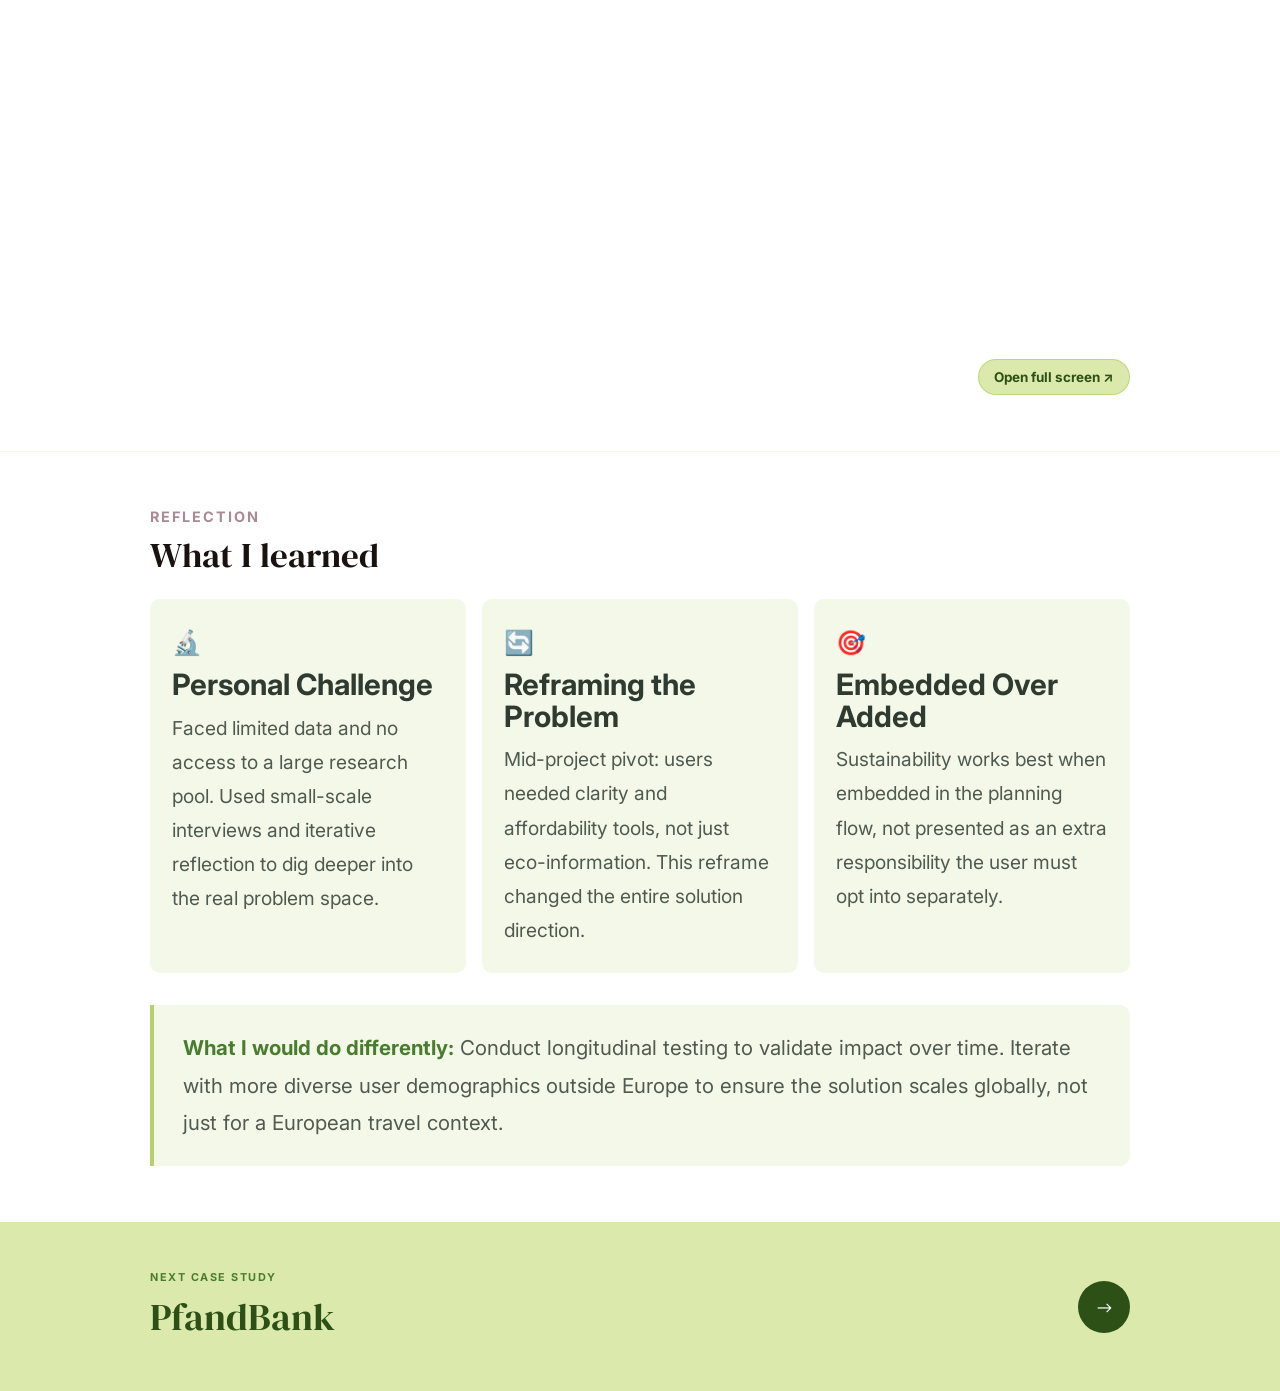
==== commit 79b4fd3c: "added Clay Oven study" ====
--- a/case-study-1.html
+++ b/case-study-1.html
@@ -13,8 +13,7 @@
 
     <!-- Back Bar -->
     <div class="cs-back-bar">
-      <span class="logo-text"><strong>TITIXA KAMANI</strong></span>
-      <a class="cs-back-btn" href="index.html#works">&#8592; Back to Work</a>
+      <a class="cs-back-btn" href="index.html#works" style="color:#000000;">&#8592; Back </a>
     </div>
     <nav class="case-floating-nav case-floating-glass" aria-label="Case Study Navigation">
       <a href="#overview">Overview</a>
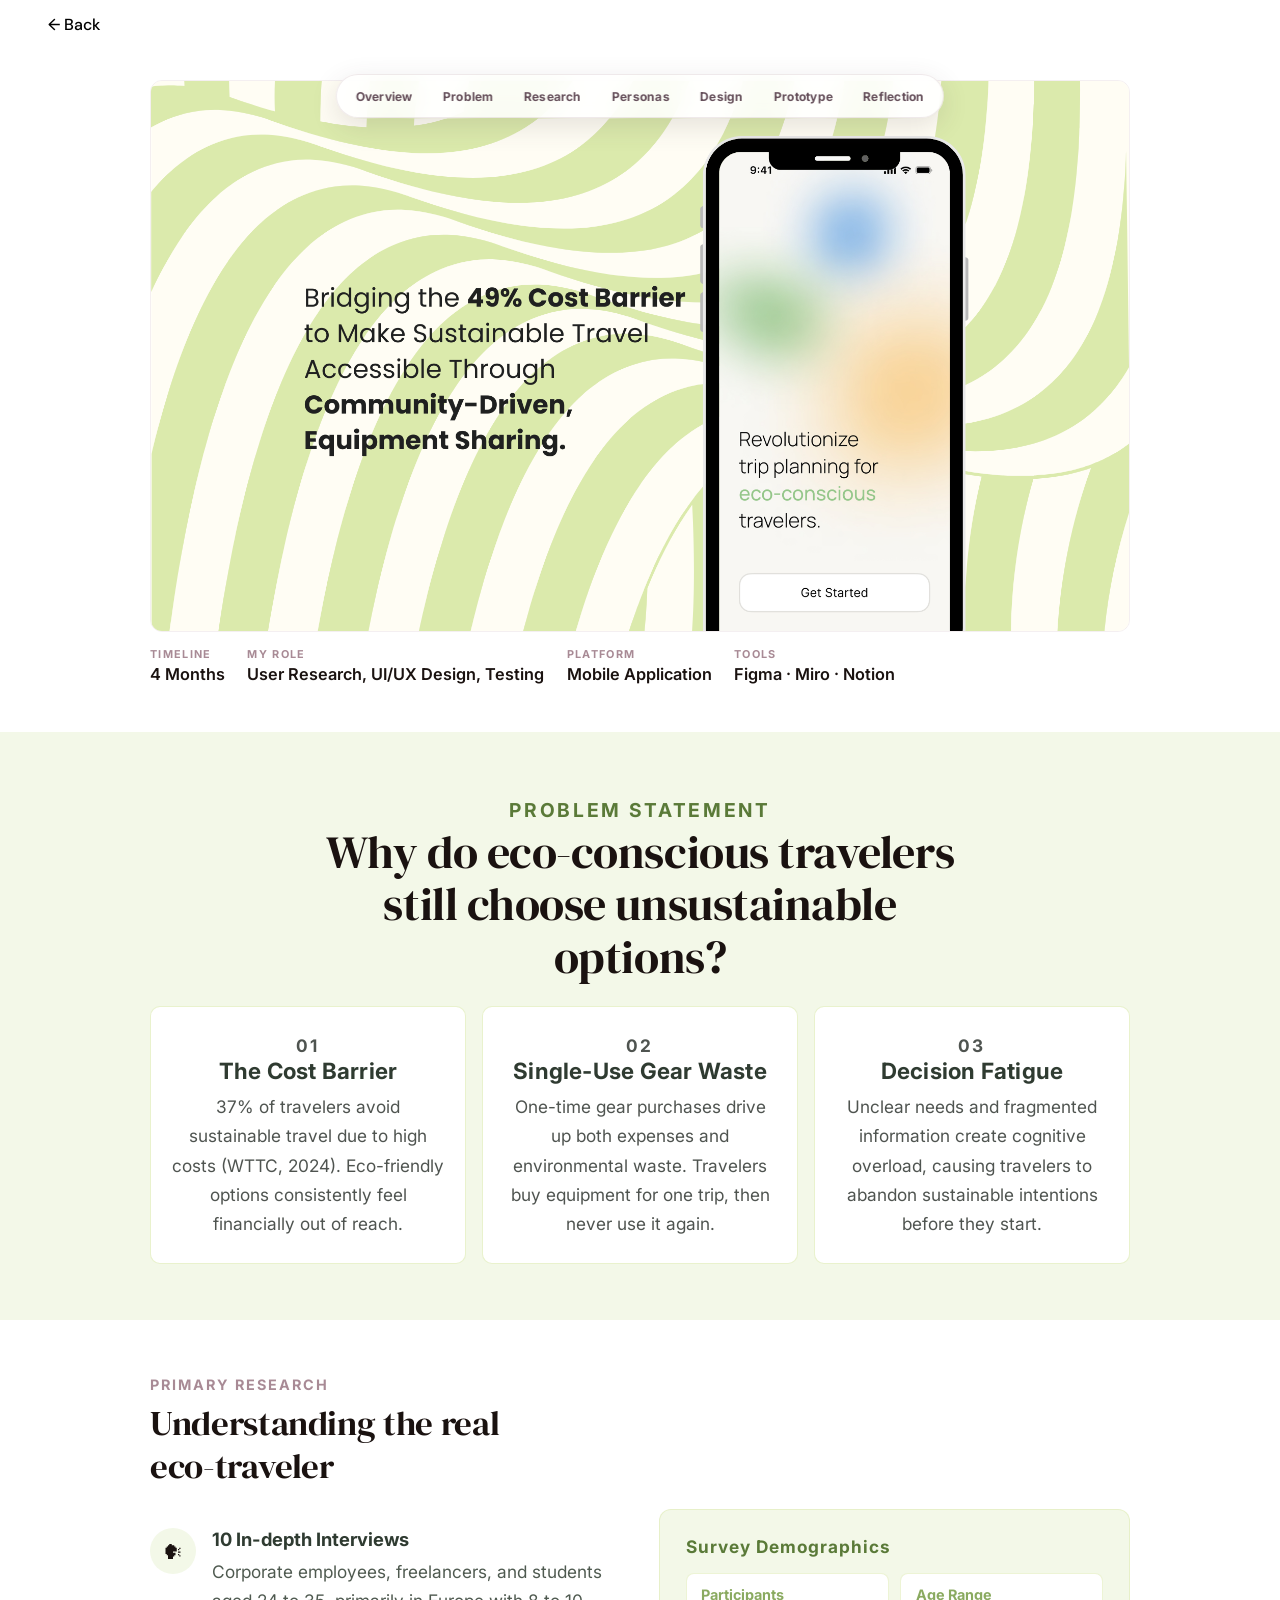
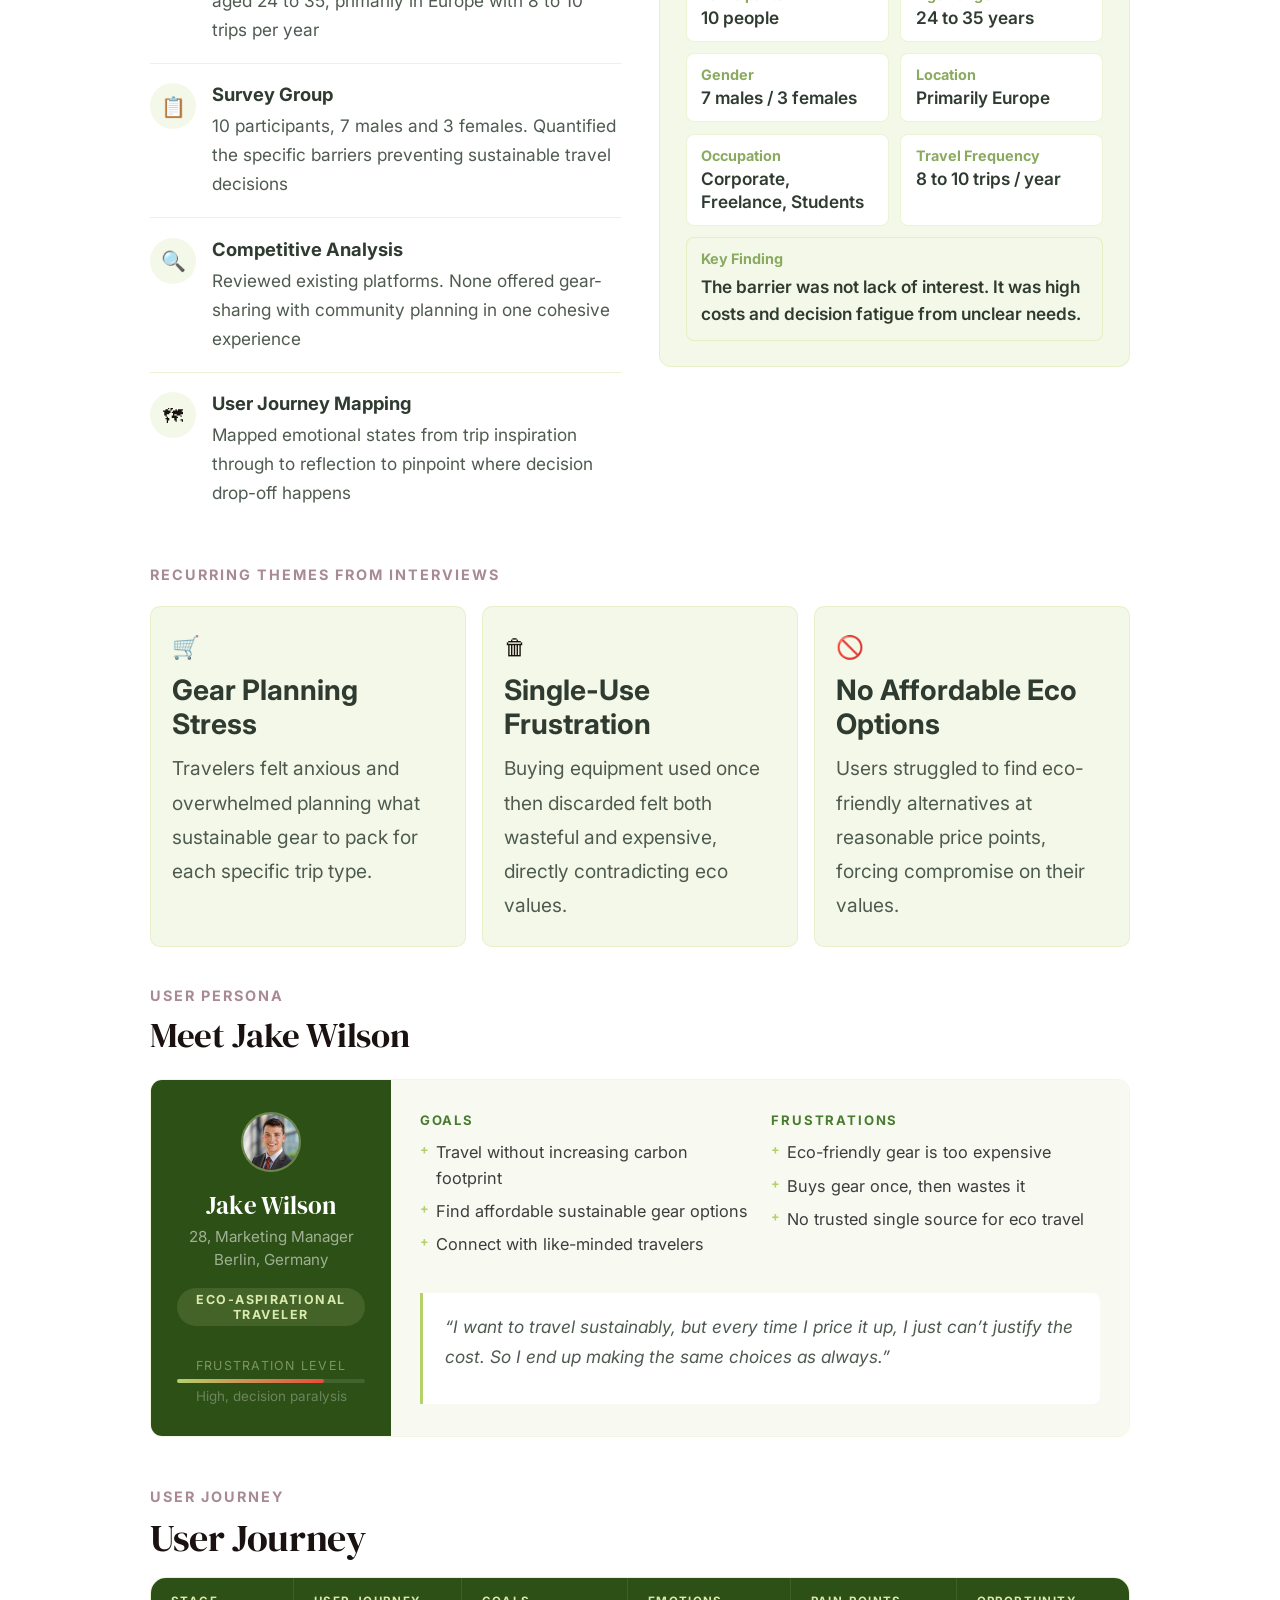
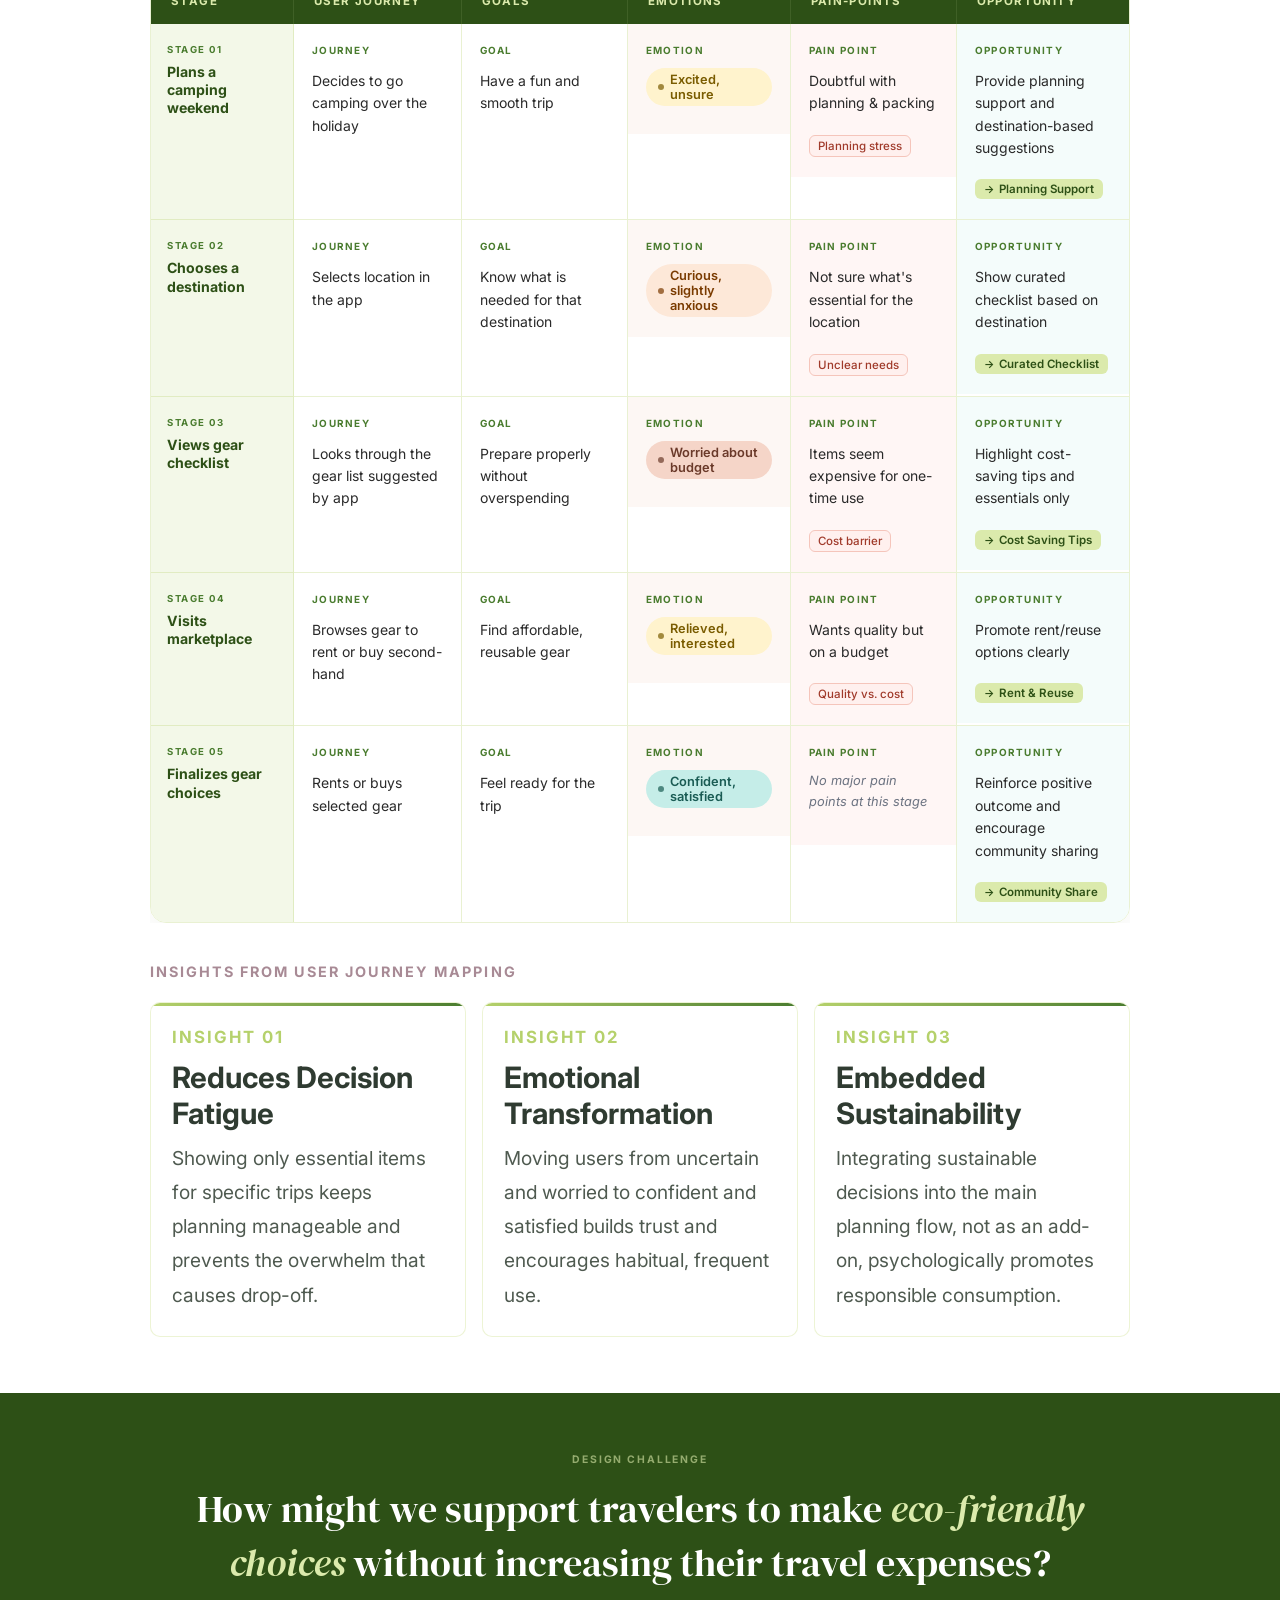
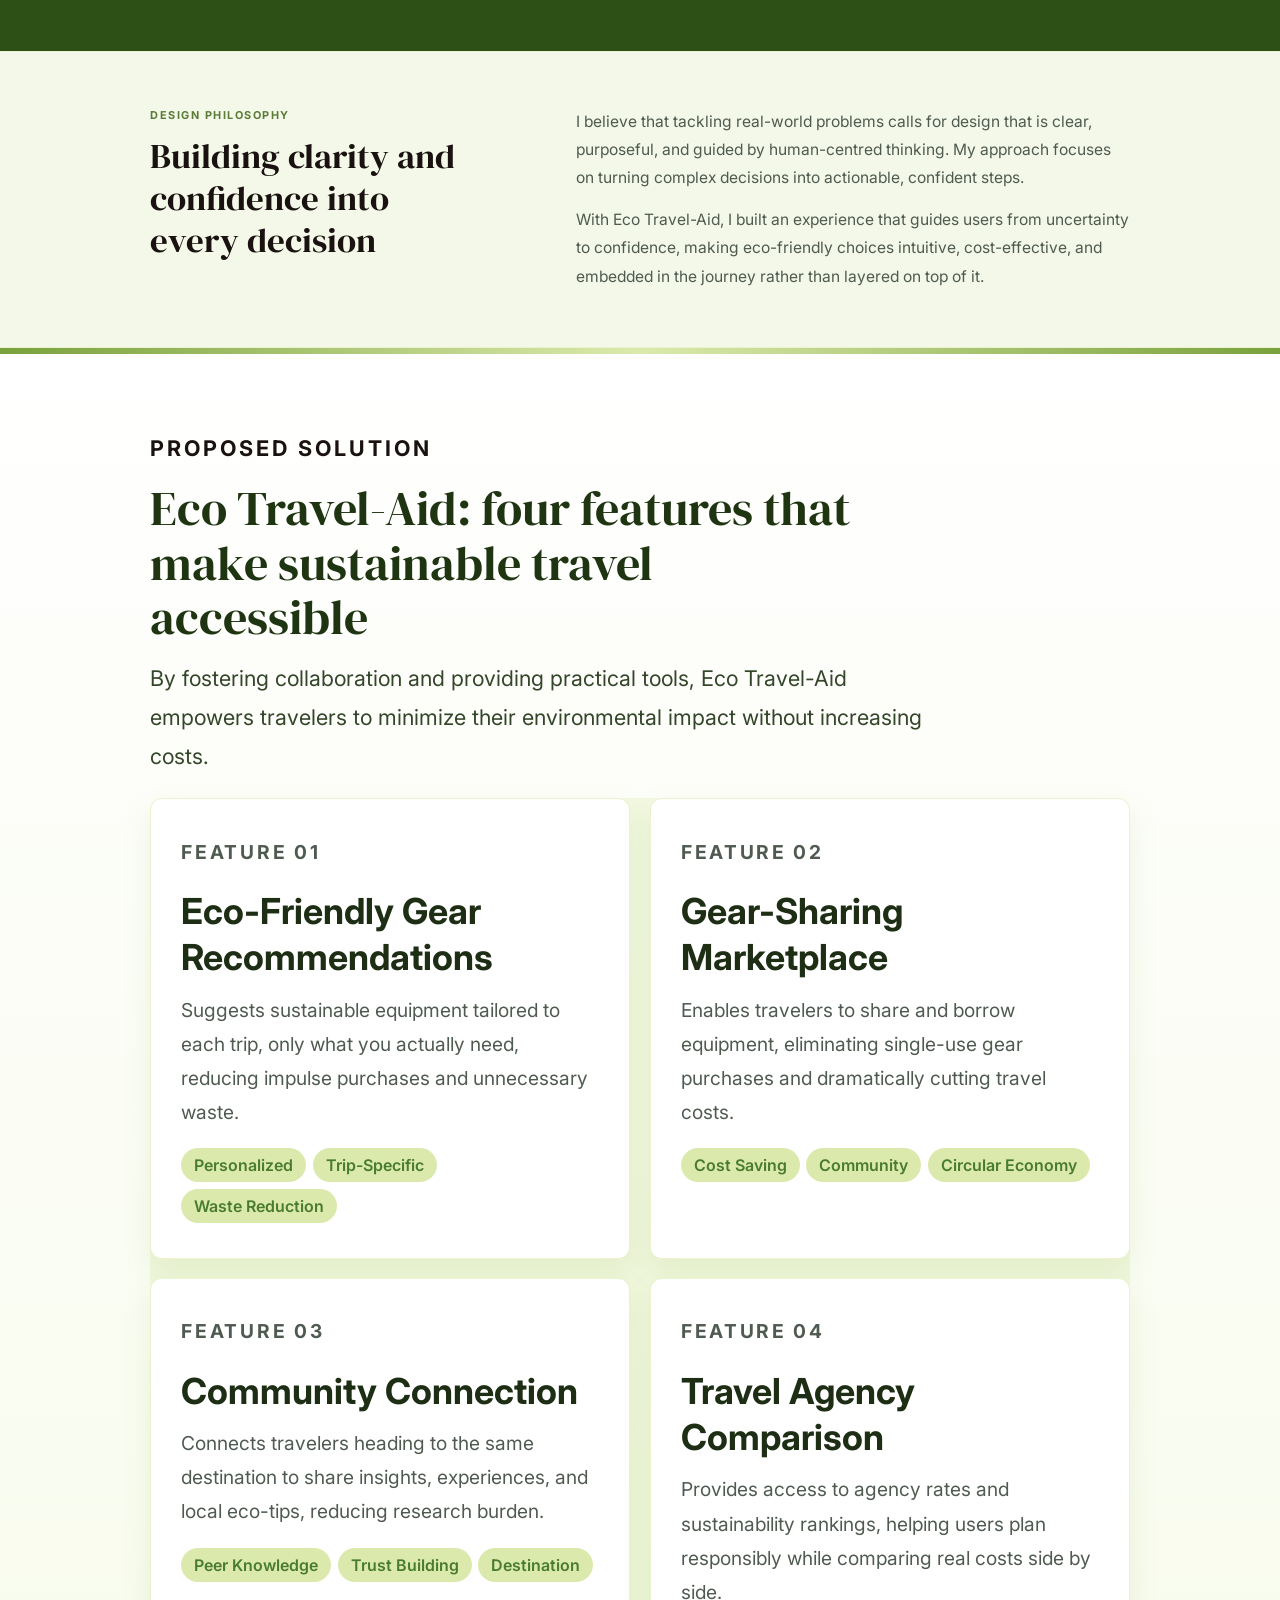
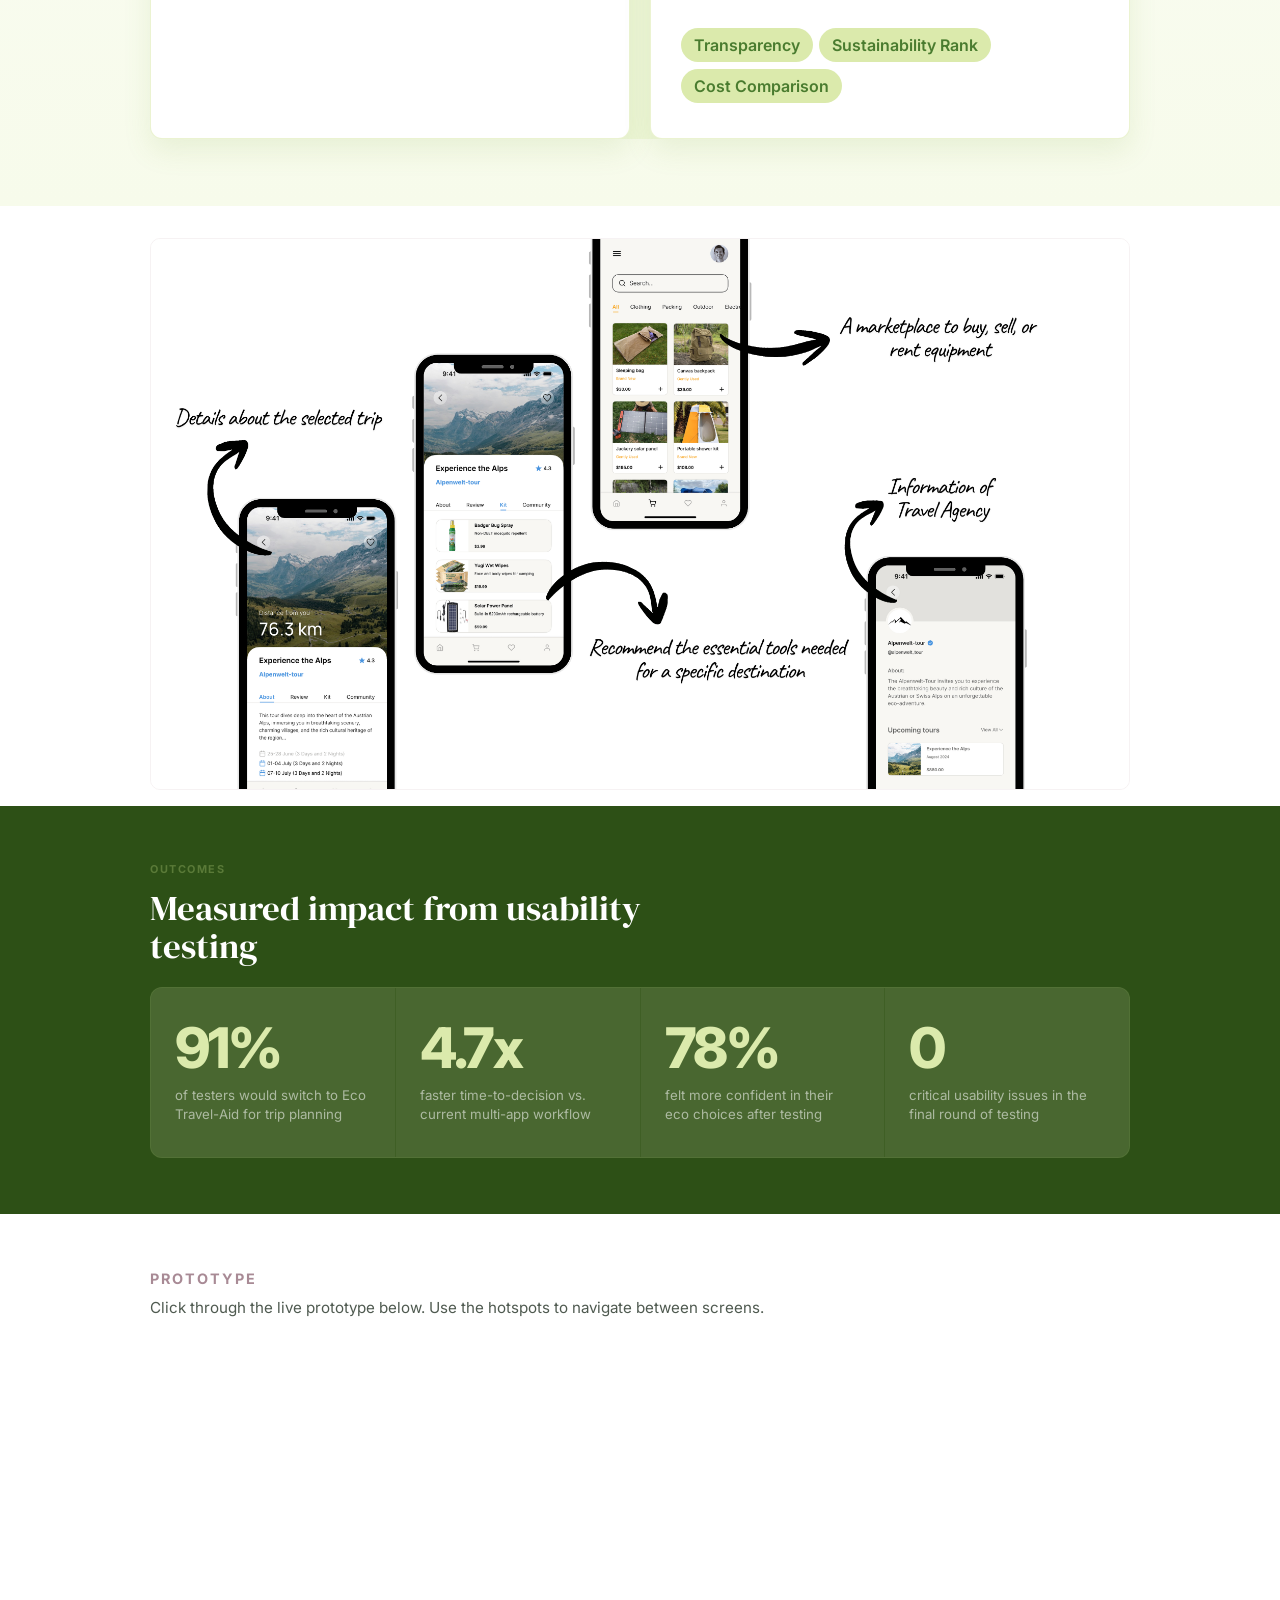
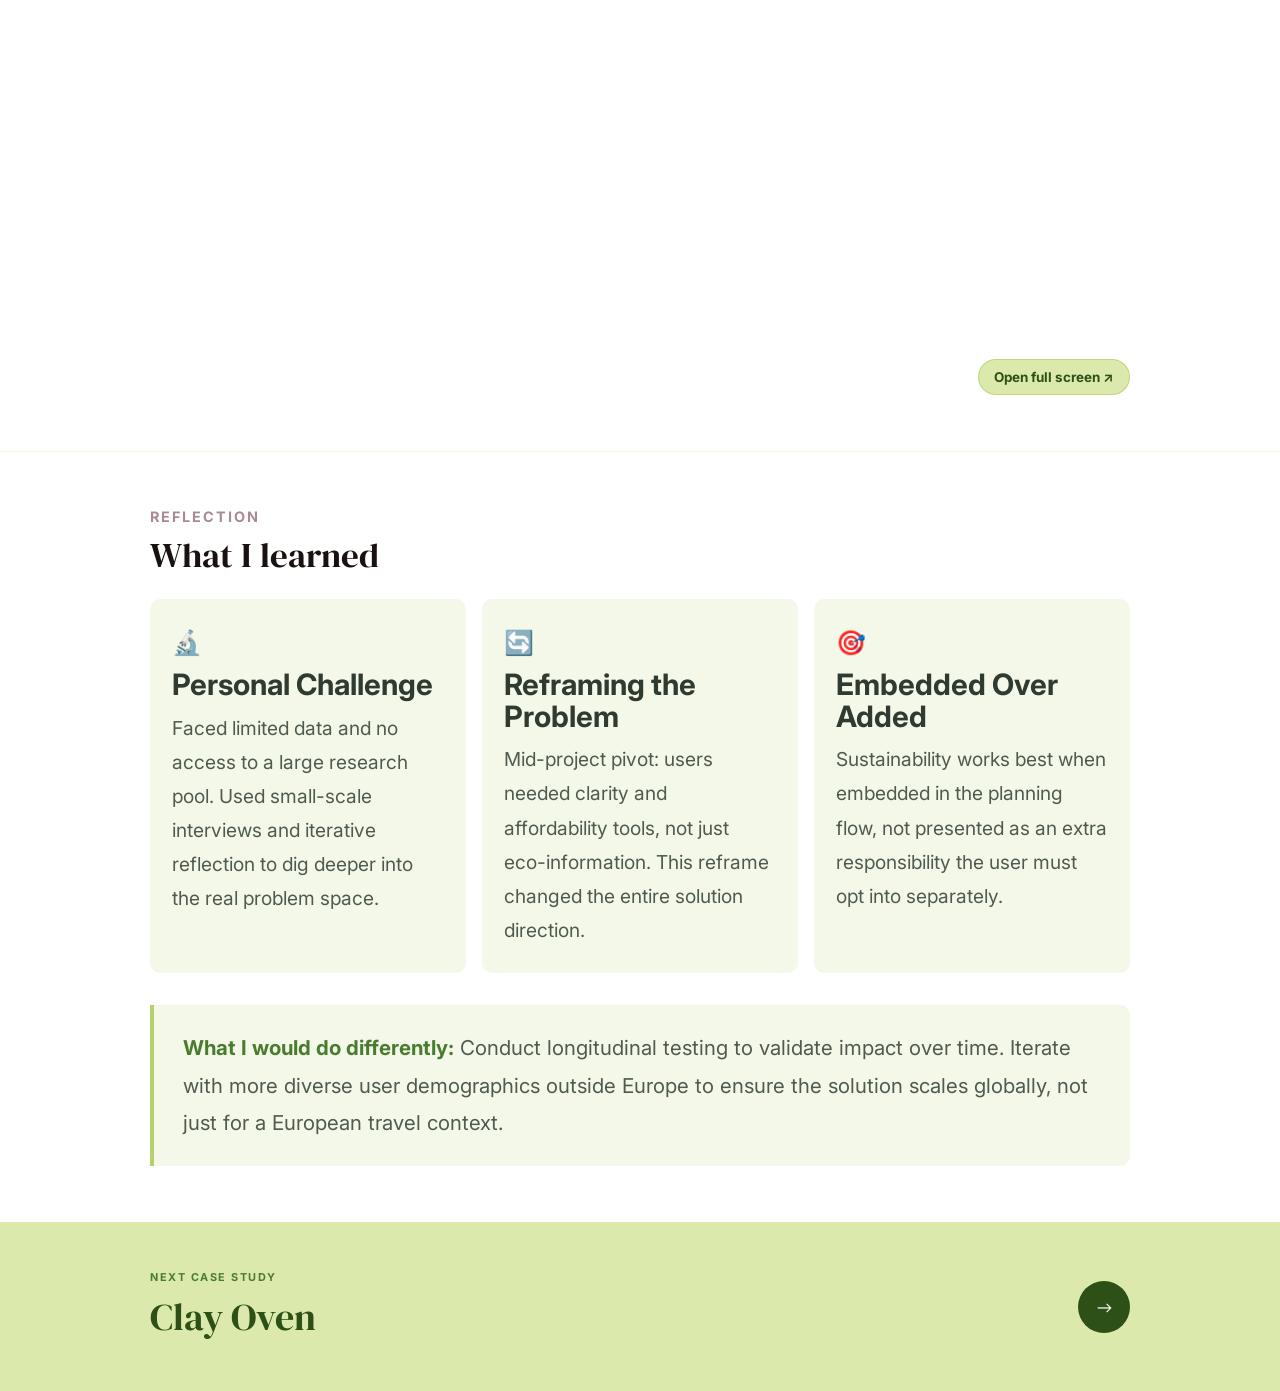
==== commit 840bdf49: "added soumya glow" ====
--- a/case-study-1.html
+++ b/case-study-1.html
@@ -410,9 +410,9 @@
       <div class="next-cs-inner">
         <div>
           <div class="next-cs-label">Next Case Study</div>
-          <div class="next-cs-title">PfandBank</div>
-        </div>
-        <a href="case-study-2.html" class="next-cs-arrow">&#8594;</a>
+          <div class="next-cs-title">Clay Oven</div>
+        </div>
+        <a href="case-study-5.html" class="next-cs-arrow">&#8594;</a>
       </div>
     </div>
 
